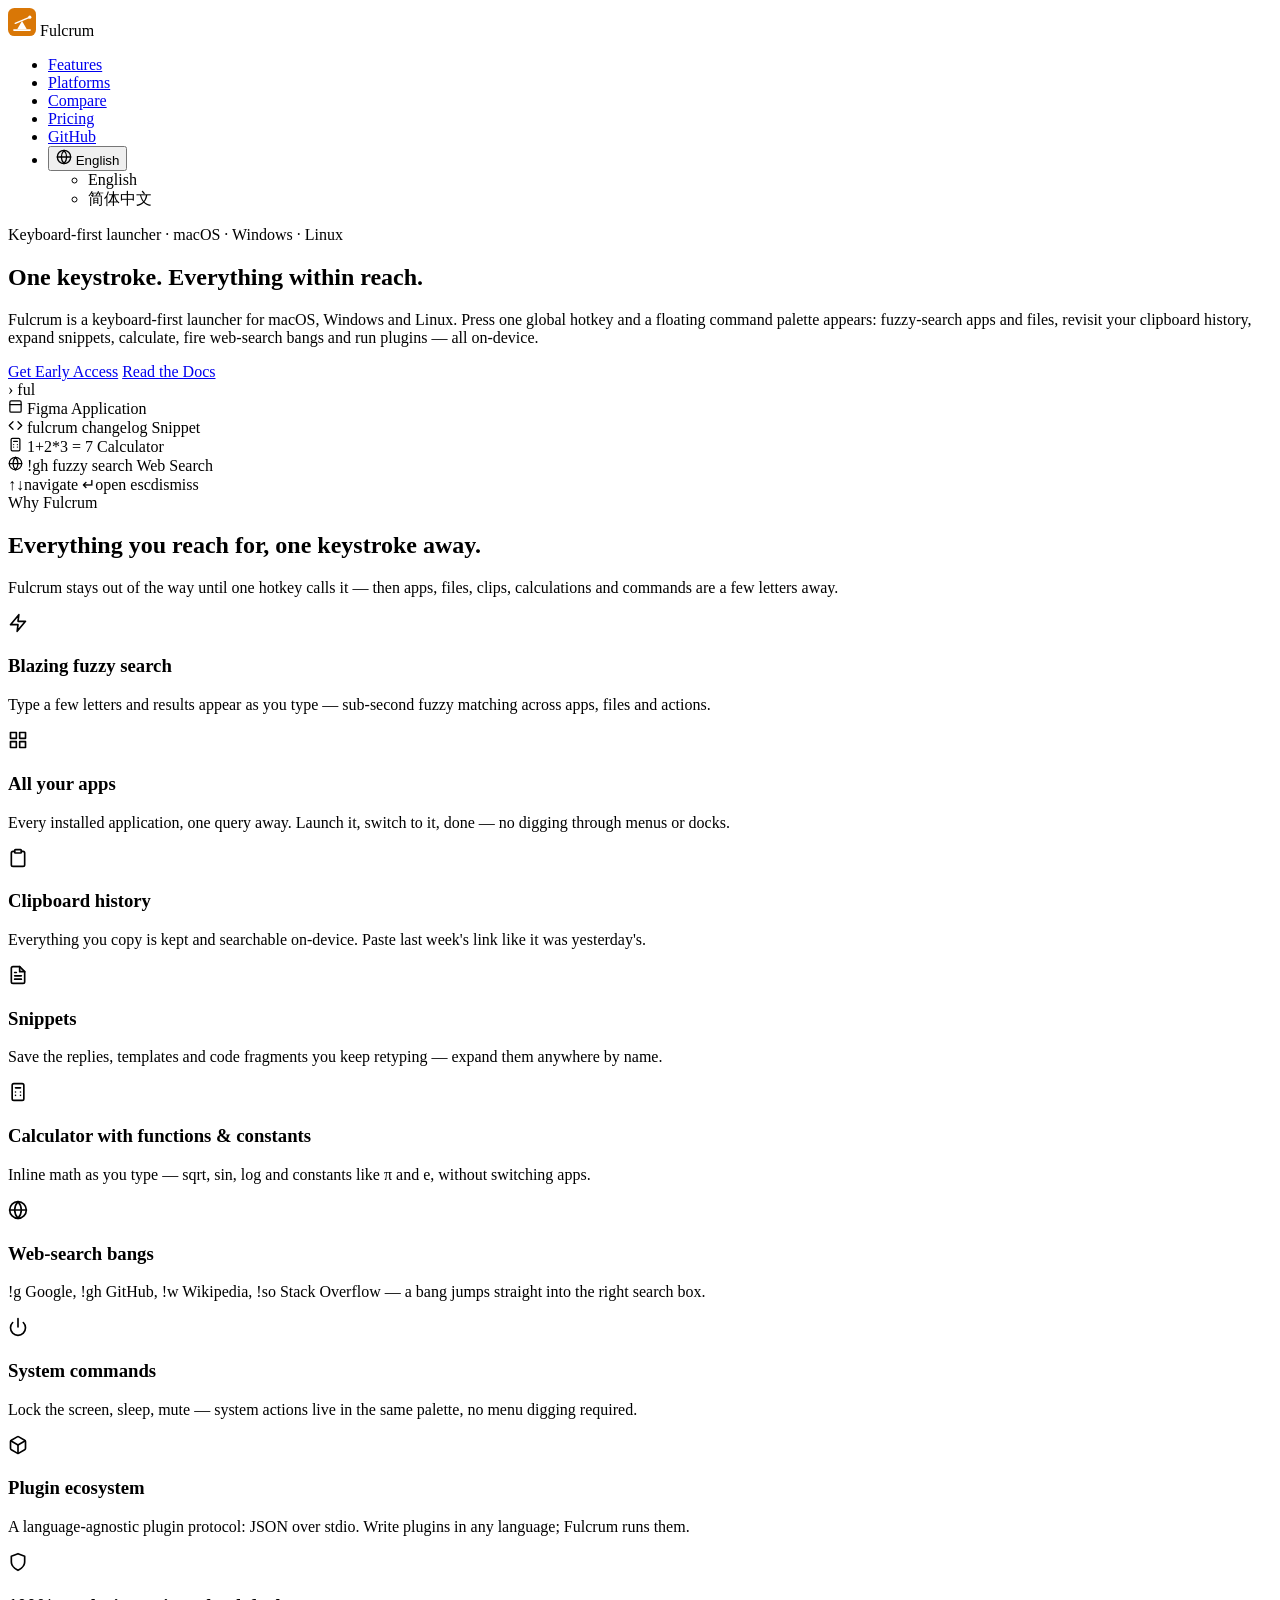
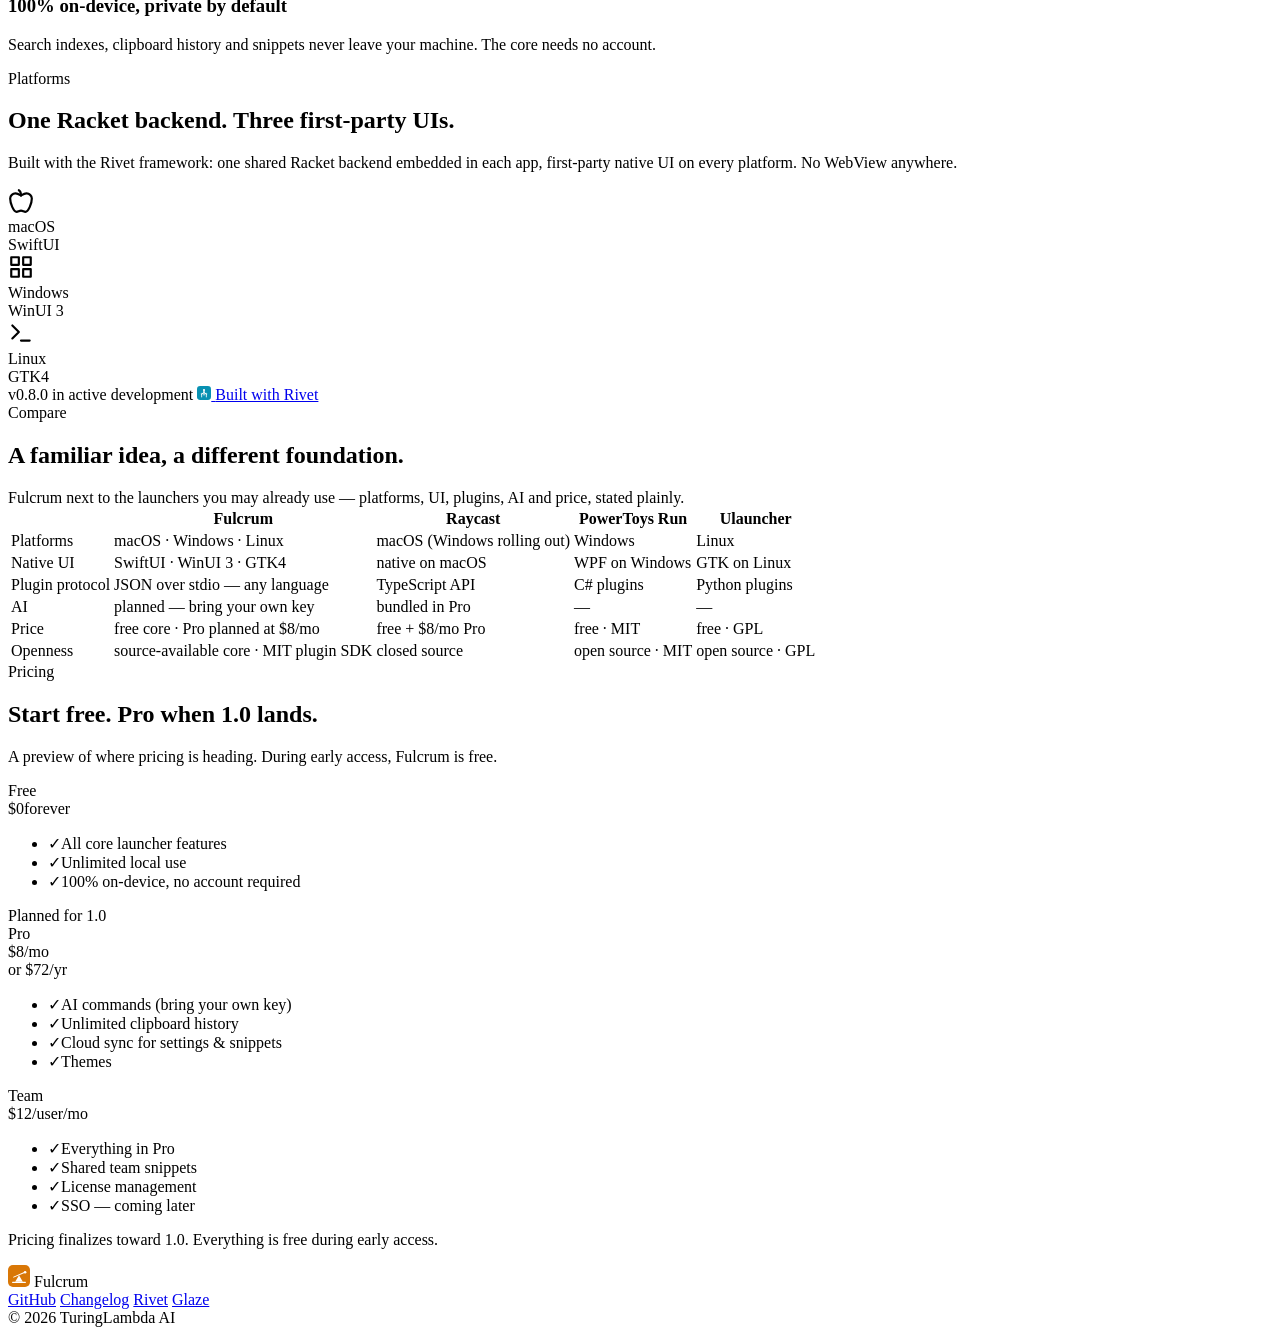
==== site/index.html @ 3fc2dc60 "Release: v0.8.0 — linux arm64 matrix, portable zips, feed rename - the Linux job becomes a two-archi" ====
<!DOCTYPE html>
<html lang="en">

<head>
    <meta charset="UTF-8">
    <meta name="viewport" content="width=device-width, initial-scale=1.0">
    <title>Fulcrum — One keystroke. Everything within reach.</title>
    <meta name="description" content="Fulcrum is a keyboard-first launcher for macOS, Windows and Linux. One global hotkey opens a floating command palette: fuzzy-search apps and files, clipboard history, snippets, calculation, web-search bangs and plugins — 100% on-device.">
    <link rel="canonical" href="https://fulcrum.jrtx.site/">
    <meta name="theme-color" content="#D97706">
    <meta property="og:type" content="website">
    <meta property="og:site_name" content="Fulcrum">
    <meta property="og:title" content="Fulcrum — One keystroke. Everything within reach.">
    <meta property="og:description" content="Fulcrum is a keyboard-first launcher for macOS, Windows and Linux. One global hotkey opens a floating command palette: fuzzy-search apps and files, clipboard history, snippets, calculation, web-search bangs and plugins — 100% on-device.">
    <meta property="og:url" content="https://fulcrum.jrtx.site/">
    <meta name="twitter:card" content="summary">
    <meta name="twitter:title" content="Fulcrum — One keystroke. Everything within reach.">
    <meta name="twitter:description" content="Fulcrum is a keyboard-first launcher for macOS, Windows and Linux. One global hotkey opens a floating command palette: apps, files, clipboard history, snippets, calculation, web-search bangs and plugins — 100% on-device.">
    <link rel="icon" type="image/svg+xml" href="data:image/svg+xml,%3Csvg xmlns='http://www.w3.org/2000/svg' viewBox='0 0 512 512'%3E%3Crect width='512' height='512' rx='115' fill='%23D97706'/%3E%3Cpath d='M108 404 L404 404' stroke='%23FFFFFF' stroke-width='30' stroke-linecap='round'/%3E%3Cpath d='M256 236 L344 388 L168 388 Z' fill='%23FFFFFF'/%3E%3Cpath d='M132 282 L380 176' stroke='%23FFFFFF' stroke-width='24' stroke-linecap='round'/%3E%3Ccircle cx='398' cy='168' r='30' fill='%23FFFFFF'/%3E%3C/svg%3E">
    <link rel="stylesheet" href="styles.css">
    <link rel="preload" href="fonts/newsreader-latin-var.woff2" as="font" type="font/woff2" crossorigin>
    <link rel="preload" href="fonts/newsreader-latin-var-italic.woff2" as="font" type="font/woff2" crossorigin>
    <script>document.documentElement.classList.add('js-anim')</script>
    <style>
        :root {
            --accent: #D97706;
            --accent-hover: #B45309;
            --accent-soft: rgba(217, 119, 6, 0.15);
            --accent-tint: rgba(217, 119, 6, 0.08);
            --accent-bright: #FBBF24;
        }
    </style>
</head>

<body>

    <!-- Nav -->
    <nav class="nav-container">
        <div class="nav-wrapper">
            <div class="nav-brand">
                <svg class="nav-logo" width="28" height="28" viewBox="0 0 512 512" fill="none">
                    <rect width="512" height="512" rx="115" fill="#D97706"/>
                    <path d="M108 404 L404 404" stroke="#FFFFFF" stroke-width="30" stroke-linecap="round"/>
                    <path d="M256 236 L344 388 L168 388 Z" fill="#FFFFFF"/>
                    <path d="M132 282 L380 176" stroke="#FFFFFF" stroke-width="24" stroke-linecap="round"/>
                    <circle cx="398" cy="168" r="30" fill="#FFFFFF"/>
                </svg>
                Fulcrum
            </div>
            <ul class="nav-menu">
                <li><a href="#features" class="optional" data-en="Features" data-zh="功能">Features</a></li>
                <li><a href="#platforms" class="optional" data-en="Platforms" data-zh="平台">Platforms</a></li>
                <li><a href="#compare" class="optional" data-en="Compare" data-zh="对比">Compare</a></li>
                <li><a href="#pricing" class="optional" data-en="Pricing" data-zh="价格">Pricing</a></li>
                <li><a href="https://github.com/turinglambdaai/fulcrum" class="optional">GitHub</a></li>
                <li class="lang-dropdown-wrapper">
                    <button class="lang-btn" onclick="void 0">
                        <svg width="16" height="16" viewBox="0 0 24 24" fill="none" stroke="currentColor" stroke-width="2" stroke-linecap="round" stroke-linejoin="round">
                            <circle cx="12" cy="12" r="10"></circle>
                            <line x1="2" y1="12" x2="22" y2="12"></line>
                            <path d="M12 2a15.3 15.3 0 0 1 4 10 15.3 15.3 0 0 1-4 10 15.3 15.3 0 0 1-4-10 15.3 15.3 0 0 1 4-10z"></path>
                        </svg>
                        <span id="current-lang-label" data-en="English" data-zh="简体中文">English</span>
                    </button>
                    <ul class="lang-menu">
                        <li onclick="setLanguage('en')">English</li>
                        <li onclick="setLanguage('zh')">简体中文</li>
                    </ul>
                </li>
            </ul>
        </div>
    </nav>

    <!-- Hero -->
    <section class="hero" id="overview">
        <div class="container">
            <span class="eyebrow animate-on-scroll" data-en="Keyboard-first launcher · macOS · Windows · Linux" data-zh="键盘优先的启动器 · macOS · Windows · Linux">Keyboard-first launcher · macOS · Windows · Linux</span>
            <h1 class="animate-on-scroll">
                <span data-en="One keystroke." data-zh="一次按键，">One keystroke.</span>
                <span class="accent" data-en="Everything within reach." data-zh="直达一切。">Everything within reach.</span>
            </h1>
            <p class="lead animate-on-scroll"
                data-en="Fulcrum is a keyboard-first launcher for macOS, Windows and Linux. Press one global hotkey and a floating command palette appears: fuzzy-search apps and files, revisit your clipboard history, expand snippets, calculate, fire web-search bangs and run plugins — all on-device."
                data-zh="Fulcrum（支点）是 macOS、Windows 与 Linux 上的键盘优先启动器。按下全局热键，浮出命令面板：模糊搜索应用与文件、回溯剪贴板历史、展开片段、随手计算、发起网络搜索、运行插件——一切都在本机完成。">
                Fulcrum is a keyboard-first launcher for macOS, Windows and Linux. Press one global hotkey and a floating command palette appears: fuzzy-search apps and files, revisit your clipboard history, expand snippets, calculate, fire web-search bangs and run plugins — all on-device.
            </p>

            <div class="hero-buttons animate-on-scroll">
                <a href="https://github.com/turinglambdaai/fulcrum" class="btn btn-primary" data-en="Get Early Access" data-zh="抢先体验">Get Early Access</a>
                <a href="https://github.com/turinglambdaai/fulcrum/tree/main/docs" class="btn btn-secondary" data-en="Read the Docs" data-zh="阅读文档">Read the Docs</a>
            </div>

            <div class="hero-visual animate-on-scroll">
                <div class="launcher">
                    <div class="launcher-search">
                        <span class="launcher-chevron" aria-hidden="true">›</span>
                        <span class="launcher-query" data-en="ful" data-zh="ful">ful</span>
                        <span class="launcher-caret" aria-hidden="true"></span>
                    </div>
                    <div class="launcher-results">
                        <div class="launcher-row is-active">
                            <span class="row-icon" aria-hidden="true">
                                <svg width="15" height="15" viewBox="0 0 24 24" fill="none" stroke="currentColor" stroke-width="2" stroke-linecap="round" stroke-linejoin="round"><rect x="3" y="3" width="18" height="18" rx="2"/><line x1="3" y1="9" x2="21" y2="9"/></svg>
                            </span>
                            <span class="row-title" data-en="Figma" data-zh="Figma">Figma</span>
                            <span class="row-kind" data-en="Application" data-zh="应用">Application</span>
                        </div>
                        <div class="launcher-row">
                            <span class="row-icon" aria-hidden="true">
                                <svg width="15" height="15" viewBox="0 0 24 24" fill="none" stroke="currentColor" stroke-width="2" stroke-linecap="round" stroke-linejoin="round"><polyline points="16 18 22 12 16 6"/><polyline points="8 6 2 12 8 18"/></svg>
                            </span>
                            <span class="row-title" data-en="fulcrum changelog" data-zh="fulcrum 更新日志">fulcrum changelog</span>
                            <span class="row-kind" data-en="Snippet" data-zh="片段">Snippet</span>
                        </div>
                        <div class="launcher-row">
                            <span class="row-icon" aria-hidden="true">
                                <svg width="15" height="15" viewBox="0 0 24 24" fill="none" stroke="currentColor" stroke-width="2" stroke-linecap="round" stroke-linejoin="round"><rect x="5" y="2" width="14" height="20" rx="2"/><line x1="9" y1="7" x2="15" y2="7"/><line x1="9" y1="12" x2="9.01" y2="12"/><line x1="15" y1="12" x2="15.01" y2="12"/><line x1="9" y1="16" x2="9.01" y2="16"/><line x1="15" y1="16" x2="15.01" y2="16"/></svg>
                            </span>
                            <span class="row-title" data-en="1+2*3" data-zh="1+2*3">1+2*3</span>
                            <span class="row-value" data-en="= 7" data-zh="= 7">= 7</span>
                            <span class="row-kind" data-en="Calculator" data-zh="计算器">Calculator</span>
                        </div>
                        <div class="launcher-row">
                            <span class="row-icon" aria-hidden="true">
                                <svg width="15" height="15" viewBox="0 0 24 24" fill="none" stroke="currentColor" stroke-width="2" stroke-linecap="round" stroke-linejoin="round"><circle cx="12" cy="12" r="10"/><line x1="2" y1="12" x2="22" y2="12"/><path d="M12 2a15.3 15.3 0 0 1 4 10 15.3 15.3 0 0 1-4 10 15.3 15.3 0 0 1-4-10 15.3 15.3 0 0 1 4-10z"/></svg>
                            </span>
                            <span class="row-title" data-en="!gh fuzzy search" data-zh="!gh fuzzy search">!gh fuzzy search</span>
                            <span class="row-kind" data-en="Web Search" data-zh="网络搜索">Web Search</span>
                        </div>
                    </div>
                    <div class="launcher-footer">
                        <span class="launcher-hint"><span class="launcher-kbd" data-en="↑↓" data-zh="↑↓">↑↓</span><span data-en="navigate" data-zh="选择">navigate</span></span>
                        <span class="launcher-hint"><span class="launcher-kbd" data-en="↵" data-zh="↵">↵</span><span data-en="open" data-zh="打开">open</span></span>
                        <span class="launcher-hint launcher-hint-right"><span class="launcher-kbd" data-en="esc" data-zh="esc">esc</span><span data-en="dismiss" data-zh="关闭">dismiss</span></span>
                    </div>
                </div>
            </div>
        </div>
    </section>

    <!-- Features -->
    <section id="features">
        <div class="container">
            <span class="eyebrow animate-on-scroll" data-en="Why Fulcrum" data-zh="为什么是 Fulcrum">Why Fulcrum</span>
            <h2 class="section-title animate-on-scroll">
                <span data-en="Everything you reach for," data-zh="你伸手可及的一切，">Everything you reach for,</span>
                <span class="accent" data-en="one keystroke away." data-zh="只差一次按键。">one keystroke away.</span>
            </h2>
            <p class="section-lead animate-on-scroll"
               data-en="Fulcrum stays out of the way until one hotkey calls it — then apps, files, clips, calculations and commands are a few letters away."
               data-zh="Fulcrum 平时隐于幕后，一个热键唤出——此后应用、文件、剪贴、计算与命令，都只差几个字母。">
                Fulcrum stays out of the way until one hotkey calls it — then apps, files, clips, calculations and commands are a few letters away.
            </p>

            <div class="bento-grid">
                <div class="bento-card animate-on-scroll">
                    <div class="card-icon">
                        <svg width="20" height="20" viewBox="0 0 24 24" fill="none" stroke="currentColor" stroke-width="2" stroke-linecap="round" stroke-linejoin="round"><polygon points="13 2 3 14 12 14 11 22 21 10 12 10 13 2"/></svg>
                    </div>
                    <h3 data-en="Blazing fuzzy search" data-zh="疾速模糊搜索">Blazing fuzzy search</h3>
                    <p data-en="Type a few letters and results appear as you type — sub-second fuzzy matching across apps, files and actions."
                       data-zh="敲几个字母，结果随输入即时出现——跨应用、文件与操作的亚秒级模糊匹配。">Type a few letters and results appear as you type — sub-second fuzzy matching across apps, files and actions.</p>
                </div>
                <div class="bento-card animate-on-scroll">
                    <div class="card-icon">
                        <svg width="20" height="20" viewBox="0 0 24 24" fill="none" stroke="currentColor" stroke-width="2" stroke-linecap="round" stroke-linejoin="round"><rect x="3" y="3" width="7" height="7"/><rect x="14" y="3" width="7" height="7"/><rect x="14" y="14" width="7" height="7"/><rect x="3" y="14" width="7" height="7"/></svg>
                    </div>
                    <h3 data-en="All your apps" data-zh="所有应用">All your apps</h3>
                    <p data-en="Every installed application, one query away. Launch it, switch to it, done — no digging through menus or docks."
                       data-zh="每个已安装的应用，一次查询直达。启动、切换、完成——不必再在菜单和 Dock 里翻找。">Every installed application, one query away. Launch it, switch to it, done — no digging through menus or docks.</p>
                </div>
                <div class="bento-card animate-on-scroll">
                    <div class="card-icon">
                        <svg width="20" height="20" viewBox="0 0 24 24" fill="none" stroke="currentColor" stroke-width="2" stroke-linecap="round" stroke-linejoin="round"><path d="M16 4h2a2 2 0 0 1 2 2v14a2 2 0 0 1-2 2H6a2 2 0 0 1-2-2V6a2 2 0 0 1 2-2h2"/><rect x="8" y="2" width="8" height="4" rx="1" ry="1"/></svg>
                    </div>
                    <h3 data-en="Clipboard history" data-zh="剪贴板历史">Clipboard history</h3>
                    <p data-en="Everything you copy is kept and searchable on-device. Paste last week's link like it was yesterday's."
                       data-zh="复制过的一切都保存在本机、随时可搜。上周的链接，像昨天的随取随贴。">Everything you copy is kept and searchable on-device. Paste last week's link like it was yesterday's.</p>
                </div>
                <div class="bento-card animate-on-scroll">
                    <div class="card-icon">
                        <svg width="20" height="20" viewBox="0 0 24 24" fill="none" stroke="currentColor" stroke-width="2" stroke-linecap="round" stroke-linejoin="round"><path d="M14 2H6a2 2 0 0 0-2 2v16a2 2 0 0 0 2 2h12a2 2 0 0 0 2-2V8z"/><polyline points="14 2 14 8 20 8"/><line x1="16" y1="13" x2="8" y2="13"/><line x1="16" y1="17" x2="8" y2="17"/><polyline points="10 9 9 9 8 9"/></svg>
                    </div>
                    <h3 data-en="Snippets" data-zh="文本片段">Snippets</h3>
                    <p data-en="Save the replies, templates and code fragments you keep retyping — expand them anywhere by name."
                       data-zh="把反复输入的回复、模板和代码片段存起来——按名字随处展开。">Save the replies, templates and code fragments you keep retyping — expand them anywhere by name.</p>
                </div>
                <div class="bento-card animate-on-scroll">
                    <div class="card-icon">
                        <svg width="20" height="20" viewBox="0 0 24 24" fill="none" stroke="currentColor" stroke-width="2" stroke-linecap="round" stroke-linejoin="round"><rect x="5" y="2" width="14" height="20" rx="2"/><line x1="9" y1="7" x2="15" y2="7"/><line x1="9" y1="12" x2="9.01" y2="12"/><line x1="15" y1="12" x2="15.01" y2="12"/><line x1="9" y1="16" x2="9.01" y2="16"/><line x1="15" y1="16" x2="15.01" y2="16"/></svg>
                    </div>
                    <h3 data-en="Calculator with functions & constants" data-zh="计算器：函数与常量">Calculator with functions & constants</h3>
                    <p data-en="Inline math as you type — sqrt, sin, log and constants like π and e, without switching apps."
                       data-zh="边输入边计算——支持 sqrt、sin、log 与 π、e 等常量，无需切换应用。">Inline math as you type — sqrt, sin, log and constants like π and e, without switching apps.</p>
                </div>
                <div class="bento-card animate-on-scroll">
                    <div class="card-icon">
                        <svg width="20" height="20" viewBox="0 0 24 24" fill="none" stroke="currentColor" stroke-width="2" stroke-linecap="round" stroke-linejoin="round"><circle cx="12" cy="12" r="10"/><line x1="2" y1="12" x2="22" y2="12"/><path d="M12 2a15.3 15.3 0 0 1 4 10 15.3 15.3 0 0 1-4 10 15.3 15.3 0 0 1-4-10 15.3 15.3 0 0 1 4-10z"/></svg>
                    </div>
                    <h3 data-en="Web-search bangs" data-zh="网络搜索 bang">Web-search bangs</h3>
                    <p data-en="!g Google, !gh GitHub, !w Wikipedia, !so Stack Overflow — a bang jumps straight into the right search box."
                       data-zh="!g 谷歌、!gh GitHub、!w 维基百科、!so Stack Overflow——一个 bang 直达对应的搜索框。">!g Google, !gh GitHub, !w Wikipedia, !so Stack Overflow — a bang jumps straight into the right search box.</p>
                </div>
                <div class="bento-card animate-on-scroll">
                    <div class="card-icon">
                        <svg width="20" height="20" viewBox="0 0 24 24" fill="none" stroke="currentColor" stroke-width="2" stroke-linecap="round" stroke-linejoin="round"><path d="M18.36 6.64a9 9 0 1 1-12.73 0"/><line x1="12" y1="2" x2="12" y2="12"/></svg>
                    </div>
                    <h3 data-en="System commands" data-zh="系统命令">System commands</h3>
                    <p data-en="Lock the screen, sleep, mute — system actions live in the same palette, no menu digging required."
                       data-zh="锁屏、睡眠、静音——系统操作也在同一块面板里，不必翻菜单。">Lock the screen, sleep, mute — system actions live in the same palette, no menu digging required.</p>
                </div>
                <div class="bento-card animate-on-scroll">
                    <div class="card-icon">
                        <svg width="20" height="20" viewBox="0 0 24 24" fill="none" stroke="currentColor" stroke-width="2" stroke-linecap="round" stroke-linejoin="round"><path d="M21 16V8a2 2 0 0 0-1-1.73l-7-4a2 2 0 0 0-2 0l-7 4A2 2 0 0 0 3 8v8a2 2 0 0 0 1 1.73l7 4a2 2 0 0 0 2 0l7-4A2 2 0 0 0 21 16z"/><polyline points="3.27 6.96 12 12.01 20.73 6.96"/><line x1="12" y1="22.08" x2="12" y2="12"/></svg>
                    </div>
                    <h3 data-en="Plugin ecosystem" data-zh="插件生态">Plugin ecosystem</h3>
                    <p data-en="A language-agnostic plugin protocol: JSON over stdio. Write plugins in any language; Fulcrum runs them."
                       data-zh="语言无关的插件协议：JSON over stdio。用什么语言写插件都行，Fulcrum 负责运行。">A language-agnostic plugin protocol: JSON over stdio. Write plugins in any language; Fulcrum runs them.</p>
                </div>
                <div class="bento-card animate-on-scroll">
                    <div class="card-icon">
                        <svg width="20" height="20" viewBox="0 0 24 24" fill="none" stroke="currentColor" stroke-width="2" stroke-linecap="round" stroke-linejoin="round"><path d="M12 22s8-4 8-10V5l-8-3-8 3v7c0 6 8 10 8 10z"/></svg>
                    </div>
                    <h3 data-en="100% on-device, private by default" data-zh="100% 本机运行，默认私有">100% on-device, private by default</h3>
                    <p data-en="Search indexes, clipboard history and snippets never leave your machine. The core needs no account."
                       data-zh="搜索索引、剪贴板历史与片段永不离开你的机器。核心功能无需注册账号。">Search indexes, clipboard history and snippets never leave your machine. The core needs no account.</p>
                </div>
            </div>
        </div>
    </section>

    <!-- Platforms -->
    <section id="platforms">
        <div class="container">
            <span class="eyebrow animate-on-scroll" data-en="Platforms" data-zh="跨平台">Platforms</span>
            <h2 class="section-title animate-on-scroll">
                <span data-en="One Racket backend." data-zh="一个 Racket 后端。">One Racket backend.</span>
                <span class="accent" data-en="Three first-party UIs." data-zh="三套一等原生 UI。">Three first-party UIs.</span>
            </h2>
            <p class="section-lead animate-on-scroll"
               data-en="Built with the Rivet framework: one shared Racket backend embedded in each app, first-party native UI on every platform. No WebView anywhere."
               data-zh="基于 Rivet 框架构建：一个共享的 Racket 后端嵌入每个应用，每个平台都是一等原生 UI。没有任何 WebView。">
                Built with the Rivet framework: one shared Racket backend embedded in each app, first-party native UI on every platform. No WebView anywhere.
            </p>

            <div class="platforms-grid">
                <div class="platform-card animate-on-scroll">
                    <div class="platform-icon">
                        <svg width="26" height="26" viewBox="0 0 24 24" fill="none" stroke="currentColor" stroke-width="2" stroke-linecap="round" stroke-linejoin="round"><path d="M12 20.94c1.5 0 2.75 1.06 4 1.06 3 0 6-8 6-12.22A4.91 4.91 0 0 0 17 5c-2.22 0-4 1.44-5 2-1-.56-2.78-2-5-2a4.9 4.9 0 0 0-5 4.78C2 14 5 22 8 22c1.25 0 2.5-1.06 4-1.06Z"/><path d="M10 2c1 .5 2 2 2 5"/></svg>
                    </div>
                    <div class="platform-name">macOS</div>
                    <div class="platform-format">SwiftUI</div>
                </div>
                <div class="platform-card animate-on-scroll">
                    <div class="platform-icon">
                        <svg width="26" height="26" viewBox="0 0 24 24" fill="none" stroke="currentColor" stroke-width="2" stroke-linecap="round" stroke-linejoin="round"><rect x="3" y="3" width="7" height="7"/><rect x="14" y="3" width="7" height="7"/><rect x="14" y="14" width="7" height="7"/><rect x="3" y="14" width="7" height="7"/></svg>
                    </div>
                    <div class="platform-name">Windows</div>
                    <div class="platform-format">WinUI 3</div>
                </div>
                <div class="platform-card animate-on-scroll">
                    <div class="platform-icon">
                        <svg width="26" height="26" viewBox="0 0 24 24" fill="none" stroke="currentColor" stroke-width="2" stroke-linecap="round" stroke-linejoin="round"><polyline points="4 17 10 11 4 5"/><line x1="12" y1="19" x2="20" y2="19"/></svg>
                    </div>
                    <div class="platform-name">Linux</div>
                    <div class="platform-format">GTK4</div>
                </div>
            </div>

            <div class="chips-row animate-on-scroll">
                <span class="version-badge">
                    <span class="ver">v0.8.0</span>
                    <span data-en="in active development" data-zh="积极开发中">in active development</span>
                </span>
                <a class="rivet-chip" href="https://rivet.jrtx.site">
                    <svg width="14" height="14" viewBox="0 0 512 512" fill="none">
                        <rect width="512" height="512" rx="115" fill="#0891B2"/>
                        <circle cx="256" cy="150" r="40" fill="#FFFFFF"/>
                        <path d="M256 190 L256 330" stroke="#FFFFFF" stroke-width="38" stroke-linecap="round"/>
                        <path d="M256 240 L170 290 M256 240 L342 290" stroke="#FFFFFF" stroke-width="34" stroke-linecap="round"/>
                        <circle cx="170" cy="290" r="22" fill="none" stroke="#FFFFFF" stroke-width="20"/>
                        <circle cx="342" cy="290" r="22" fill="none" stroke="#FFFFFF" stroke-width="20"/>
                        <path d="M170 312 L170 400 M342 312 L342 400" stroke="#FFFFFF" stroke-width="30" stroke-linecap="round"/>
                    </svg>
                    <span data-en="Built with Rivet" data-zh="基于 Rivet 构建">Built with Rivet</span>
                </a>
            </div>
        </div>
    </section>

    <!-- Compare -->
    <section id="compare">
        <div class="container">
            <span class="eyebrow animate-on-scroll" data-en="Compare" data-zh="对比">Compare</span>
            <h2 class="section-title animate-on-scroll">
                <span data-en="A familiar idea," data-zh="熟悉的想法，">A familiar idea,</span>
                <span class="accent" data-en="a different foundation." data-zh="不同的地基。">a different foundation.</span>
            </h2>
            <p class="section-lead animate-on-scroll" style="margin-bottom: 0;"
               data-en="Fulcrum next to the launchers you may already use — platforms, UI, plugins, AI and price, stated plainly."
               data-zh="把 Fulcrum 与你可能已在使用的启动器放在一起——平台、UI、插件、AI 与价格，如实陈述。">
                Fulcrum next to the launchers you may already use — platforms, UI, plugins, AI and price, stated plainly.
            </p>

            <div class="compare-table-wrap animate-on-scroll">
                <table class="compare">
                    <thead>
                        <tr>
                            <th data-en=" " data-zh=" "></th>
                            <th class="yes">Fulcrum</th>
                            <th>Raycast</th>
                            <th>PowerToys Run</th>
                            <th>Ulauncher</th>
                        </tr>
                    </thead>
                    <tbody>
                        <tr>
                            <td data-en="Platforms" data-zh="平台">Platforms</td>
                            <td class="yes">macOS · Windows · Linux</td>
                            <td data-en="macOS (Windows rolling out)" data-zh="macOS（Windows 逐步推出）">macOS (Windows rolling out)</td>
                            <td>Windows</td>
                            <td>Linux</td>
                        </tr>
                        <tr>
                            <td data-en="Native UI" data-zh="原生 UI">Native UI</td>
                            <td class="yes">SwiftUI · WinUI 3 · GTK4</td>
                            <td data-en="native on macOS" data-zh="macOS 上原生">native on macOS</td>
                            <td data-en="WPF on Windows" data-zh="Windows 上的 WPF">WPF on Windows</td>
                            <td data-en="GTK on Linux" data-zh="Linux 上的 GTK">GTK on Linux</td>
                        </tr>
                        <tr>
                            <td data-en="Plugin protocol" data-zh="插件协议">Plugin protocol</td>
                            <td class="yes" data-en="JSON over stdio — any language" data-zh="JSON over stdio——语言不限">JSON over stdio — any language</td>
                            <td>TypeScript API</td>
                            <td data-en="C# plugins" data-zh="C# 插件">C# plugins</td>
                            <td data-en="Python plugins" data-zh="Python 插件">Python plugins</td>
                        </tr>
                        <tr>
                            <td>AI</td>
                            <td class="yes" data-en="planned — bring your own key" data-zh="规划中——自带密钥（BYOK）">planned — bring your own key</td>
                            <td data-en="bundled in Pro" data-zh="Pro 内置">bundled in Pro</td>
                            <td data-en="—" data-zh="—">—</td>
                            <td data-en="—" data-zh="—">—</td>
                        </tr>
                        <tr>
                            <td data-en="Price" data-zh="价格">Price</td>
                            <td class="yes" data-en="free core · Pro planned at $8/mo" data-zh="核心免费 · Pro 计划 $8/月">free core · Pro planned at $8/mo</td>
                            <td data-en="free + $8/mo Pro" data-zh="免费 + $8/月 Pro">free + $8/mo Pro</td>
                            <td data-en="free · MIT" data-zh="免费 · MIT">free · MIT</td>
                            <td data-en="free · GPL" data-zh="免费 · GPL">free · GPL</td>
                        </tr>
                        <tr>
                            <td data-en="Openness" data-zh="开放性">Openness</td>
                            <td class="yes" data-en="source-available core · MIT plugin SDK" data-zh="核心源码可见 · MIT 插件 SDK">source-available core · MIT plugin SDK</td>
                            <td data-en="closed source" data-zh="闭源">closed source</td>
                            <td data-en="open source · MIT" data-zh="开源 · MIT">open source · MIT</td>
                            <td data-en="open source · GPL" data-zh="开源 · GPL">open source · GPL</td>
                        </tr>
                    </tbody>
                </table>
            </div>
        </div>
    </section>

    <!-- Pricing -->
    <section id="pricing">
        <div class="container">
            <span class="eyebrow animate-on-scroll" data-en="Pricing" data-zh="价格">Pricing</span>
            <h2 class="section-title animate-on-scroll">
                <span data-en="Start free." data-zh="免费开始，">Start free.</span>
                <span class="accent" data-en="Pro when 1.0 lands." data-zh="1.0 之后再升级。">Pro when 1.0 lands.</span>
            </h2>
            <p class="section-lead animate-on-scroll"
               data-en="A preview of where pricing is heading. During early access, Fulcrum is free."
               data-zh="价格方向的预览。抢先体验期间，Fulcrum 完全免费。">
                A preview of where pricing is heading. During early access, Fulcrum is free.
            </p>

            <div class="pricing-grid">
                <div class="pricing-card animate-on-scroll">
                    <div class="plan-name" data-en="Free" data-zh="免费版">Free</div>
                    <div class="plan-price">$0<span class="unit" data-en="forever" data-zh="永久">forever</span></div>
                    <ul class="plan-features">
                        <li><span class="tick">✓</span><span data-en="All core launcher features" data-zh="全部核心启动器功能">All core launcher features</span></li>
                        <li><span class="tick">✓</span><span data-en="Unlimited local use" data-zh="无限制本地使用">Unlimited local use</span></li>
                        <li><span class="tick">✓</span><span data-en="100% on-device, no account required" data-zh="100% 本机运行，无需账号">100% on-device, no account required</span></li>
                    </ul>
                </div>
                <div class="pricing-card featured animate-on-scroll">
                    <span class="plan-badge" data-en="Planned for 1.0" data-zh="计划随 1.0 推出">Planned for 1.0</span>
                    <div class="plan-name" data-en="Pro" data-zh="专业版">Pro</div>
                    <div class="plan-price">$8<span class="unit" data-en="/mo" data-zh="/月">/mo</span></div>
                    <div class="plan-alt" data-en="or $72/yr" data-zh="或 $72/年">or $72/yr</div>
                    <ul class="plan-features">
                        <li><span class="tick">✓</span><span data-en="AI commands (bring your own key)" data-zh="AI 命令（自带密钥）">AI commands (bring your own key)</span></li>
                        <li><span class="tick">✓</span><span data-en="Unlimited clipboard history" data-zh="无限剪贴板历史">Unlimited clipboard history</span></li>
                        <li><span class="tick">✓</span><span data-en="Cloud sync for settings & snippets" data-zh="设置与片段云同步">Cloud sync for settings & snippets</span></li>
                        <li><span class="tick">✓</span><span data-en="Themes" data-zh="主题">Themes</span></li>
                    </ul>
                </div>
                <div class="pricing-card animate-on-scroll">
                    <div class="plan-name" data-en="Team" data-zh="团队版">Team</div>
                    <div class="plan-price">$12<span class="unit" data-en="/user/mo" data-zh="/用户/月">/user/mo</span></div>
                    <ul class="plan-features">
                        <li><span class="tick">✓</span><span data-en="Everything in Pro" data-zh="包含 Pro 全部功能">Everything in Pro</span></li>
                        <li><span class="tick">✓</span><span data-en="Shared team snippets" data-zh="团队共享片段">Shared team snippets</span></li>
                        <li><span class="tick">✓</span><span data-en="License management" data-zh="许可证管理">License management</span></li>
                        <li><span class="tick">✓</span><span data-en="SSO — coming later" data-zh="SSO——后续支持">SSO — coming later</span></li>
                    </ul>
                </div>
            </div>

            <p class="pricing-note animate-on-scroll"
               data-en="Pricing finalizes toward 1.0. Everything is free during early access."
               data-zh="价格将在 1.0 前最终确定。抢先体验期间完全免费。">
                Pricing finalizes toward 1.0. Everything is free during early access.
            </p>
        </div>
    </section>

    <!-- Footer -->
    <footer>
        <div class="footer-content">
            <div class="footer-brand">
                <svg width="22" height="22" viewBox="0 0 512 512" fill="none">
                    <rect width="512" height="512" rx="115" fill="#D97706"/>
                    <path d="M108 404 L404 404" stroke="#FFFFFF" stroke-width="30" stroke-linecap="round"/>
                    <path d="M256 236 L344 388 L168 388 Z" fill="#FFFFFF"/>
                    <path d="M132 282 L380 176" stroke="#FFFFFF" stroke-width="24" stroke-linecap="round"/>
                    <circle cx="398" cy="168" r="30" fill="#FFFFFF"/>
                </svg>
                Fulcrum
            </div>
            <div class="footer-links">
                <a href="https://github.com/turinglambdaai/fulcrum">GitHub</a>
                <a href="https://github.com/turinglambdaai/fulcrum/blob/main/CHANGELOG.md" data-en="Changelog" data-zh="更新日志">Changelog</a>
                <a href="https://rivet.jrtx.site">Rivet</a>
                <a href="https://glaze.jrtx.site">Glaze</a>
            </div>
            <div class="footer-note">© 2026 TuringLambda AI</div>
        </div>
    </footer>

    <script>
        // Unified language policy: explicit choice wins; otherwise follow system/browser locale.
        var LANGUAGE_OVERRIDE_KEY = 'fulcrum-lang-override-v2';
        var LEGACY_LANGUAGE_KEY = 'site-lang';
        var pageMetadata = {
            en: {
                title: 'Fulcrum — One keystroke. Everything within reach.',
                description: 'Fulcrum is a keyboard-first launcher for macOS, Windows and Linux. One global hotkey opens a floating command palette: fuzzy-search apps and files, clipboard history, snippets, calculation, web-search bangs and plugins — 100% on-device.'
            },
            zh: {
                title: 'Fulcrum 支点 — 一次按键，直达一切。',
                description: 'Fulcrum（支点）是 macOS、Windows 与 Linux 上的键盘优先启动器：一个全局热键唤出浮动命令面板——模糊搜索应用与文件、剪贴板历史、片段、计算、网络搜索 bang 与插件，100% 本机运行。'
            }
        };

        function readLanguageOverride() {
            try {
                var saved = localStorage.getItem(LANGUAGE_OVERRIDE_KEY);
                return saved === 'zh' || saved === 'en' ? saved : null;
            } catch (e) {
                return null;
            }
        }

        function detectBrowserLanguage() {
            var locale = (navigator.languages && navigator.languages[0]) || navigator.language || '';
            if (!locale) return 'zh';
            return String(locale).toLowerCase().indexOf('zh') === 0 ? 'zh' : 'en';
        }

        function applyLanguage(lang, persist) {
            if (persist) {
                try { localStorage.setItem(LANGUAGE_OVERRIDE_KEY, lang); } catch (e) { /* private mode */ }
            }

            document.querySelectorAll('[data-en]').forEach(function (el) {
                var text = el.getAttribute('data-' + lang);
                if (text !== null) el.textContent = text;
            });
            document.querySelectorAll('[data-href-en]').forEach(function (el) {
                var href = el.getAttribute('data-href-' + lang);
                if (href !== null) el.setAttribute('href', href);
            });
            document.documentElement.lang = lang === 'zh' ? 'zh-CN' : 'en';
            document.documentElement.setAttribute('data-language', lang);

            var label = document.getElementById('current-lang-label');
            if (label) label.textContent = lang === 'zh' ? '简体中文' : 'English';

            var metadata = pageMetadata[lang];
            if (metadata) {
                document.title = metadata.title;
                var description = document.querySelector('meta[name="description"]');
                if (description) description.setAttribute('content', metadata.description);
            }
        }

        function setLanguage(lang) {
            if (lang !== 'zh' && lang !== 'en') return;
            applyLanguage(lang, true);
        }

        try { localStorage.removeItem(LEGACY_LANGUAGE_KEY); } catch (e) { /* private mode */ }
        applyLanguage(readLanguageOverride() || detectBrowserLanguage(), false);

        window.addEventListener('languagechange', function () {
            if (!readLanguageOverride()) applyLanguage(detectBrowserLanguage(), false);
        });

        // Scroll-in animation.
        var observer = new IntersectionObserver(function (entries) {
            entries.forEach(function (entry) {
                if (entry.isIntersecting) {
                    entry.target.classList.add('is-visible');
                    observer.unobserve(entry.target);
                }
            });
        }, { threshold: 0.12 });
        document.querySelectorAll('.animate-on-scroll').forEach(function (el) { observer.observe(el); });
    </script>
</body>

</html>
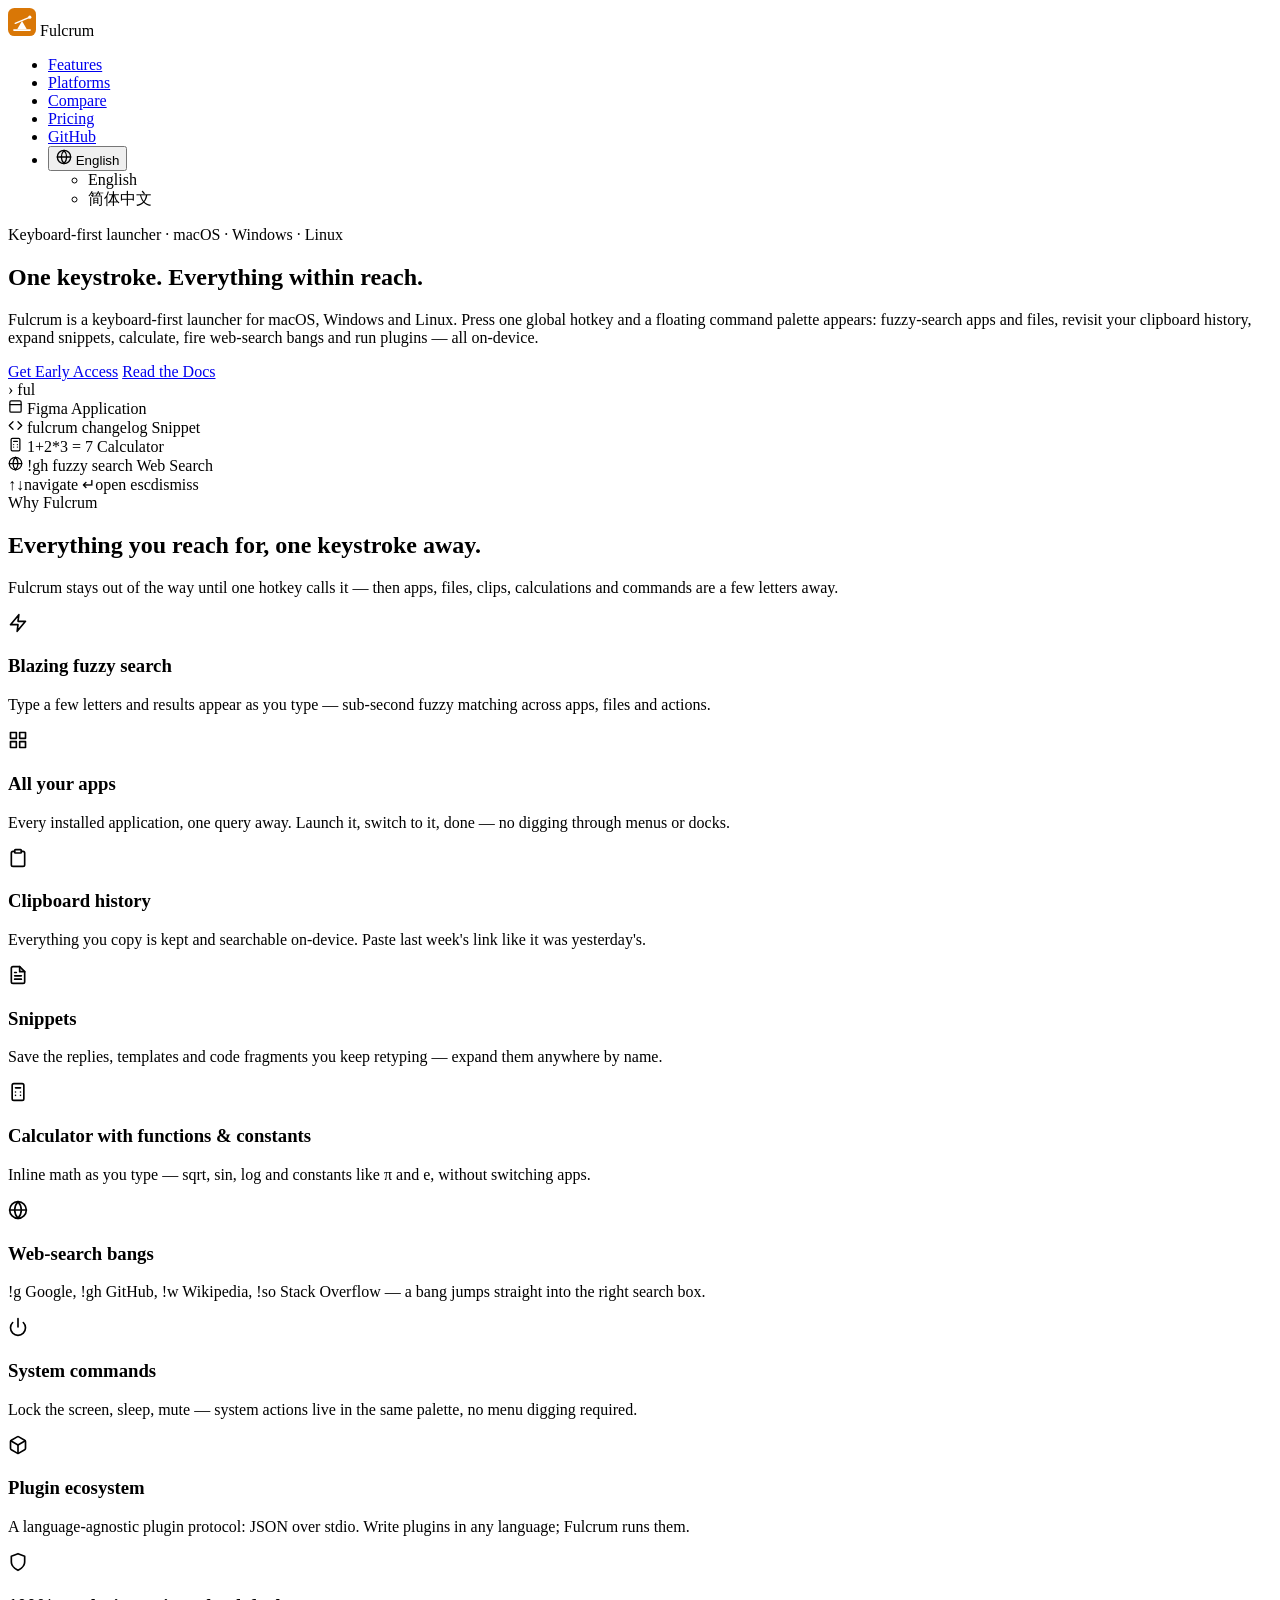
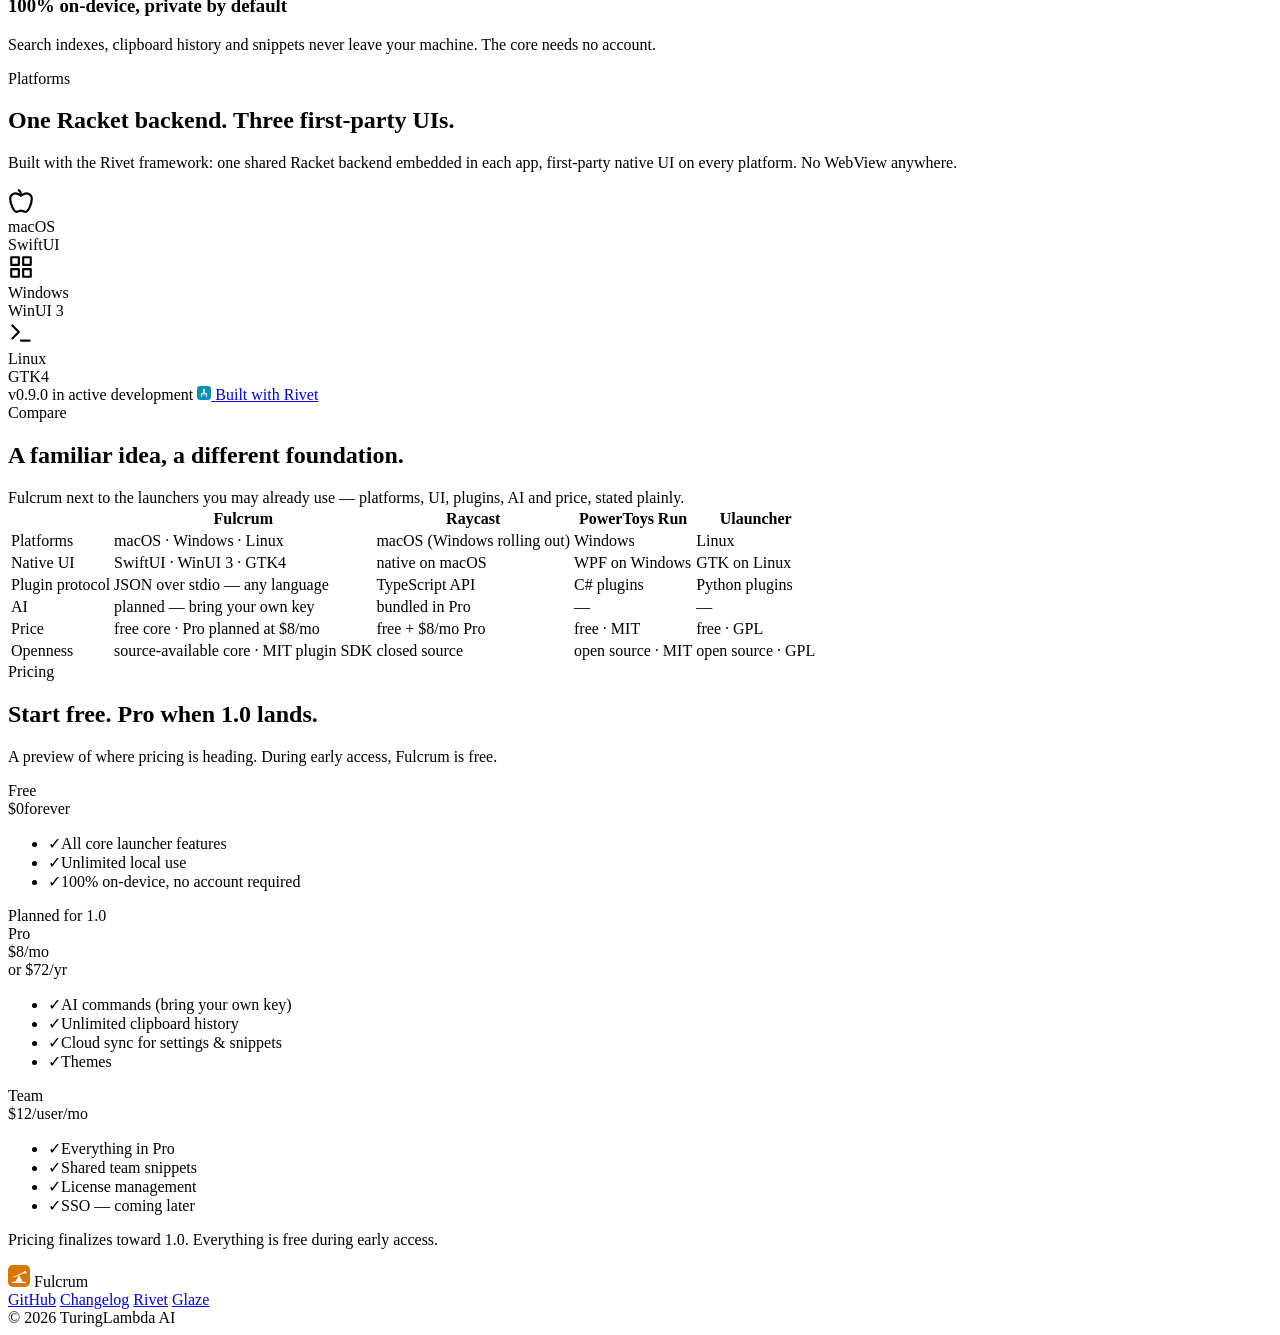
==== commit 100848b6: "Release: v0.9.0 — launch-parity wave + FPP2 core Version identity across rivet.rktd, VERSION, the ba" ====
--- a/site/index.html
+++ b/site/index.html
@@ -269,7 +269,7 @@
 
             <div class="chips-row animate-on-scroll">
                 <span class="version-badge">
-                    <span class="ver">v0.8.0</span>
+                    <span class="ver">v0.9.0</span>
                     <span data-en="in active development" data-zh="积极开发中">in active development</span>
                 </span>
                 <a class="rivet-chip" href="https://rivet.jrtx.site">
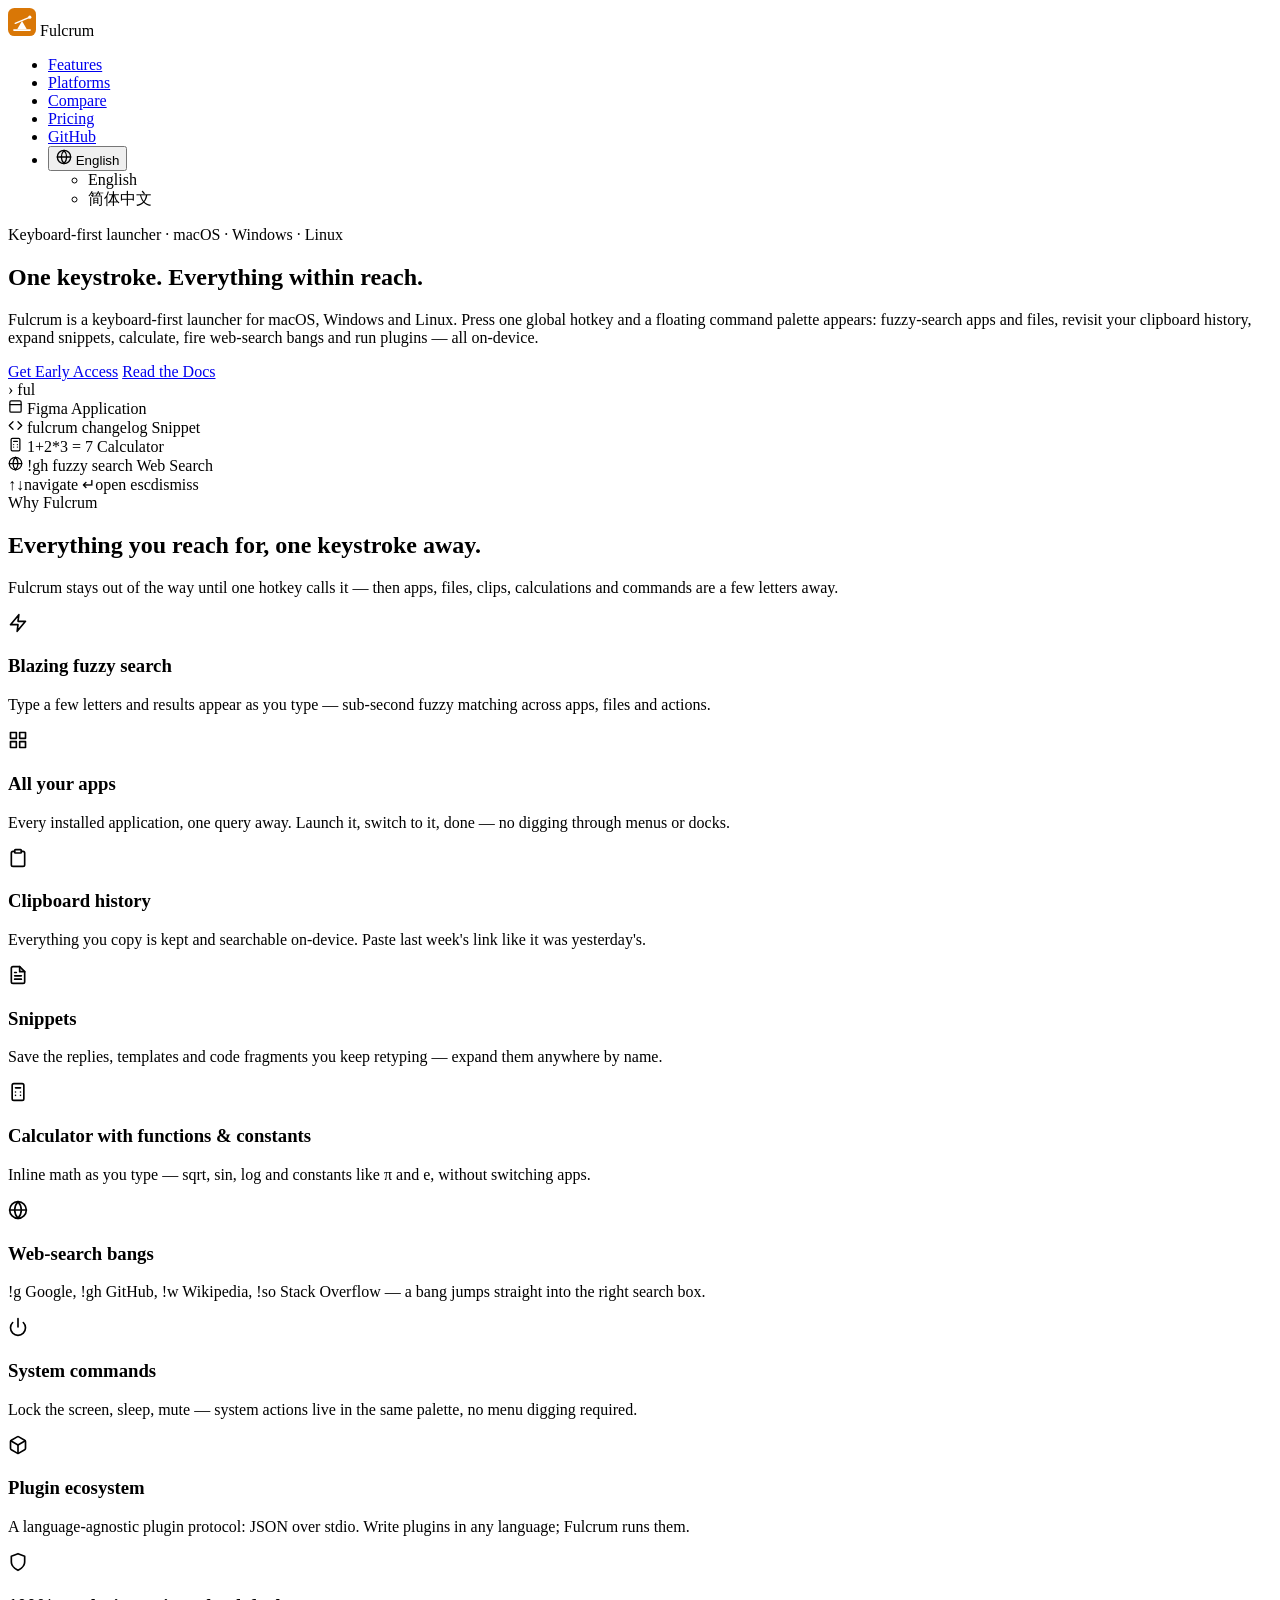
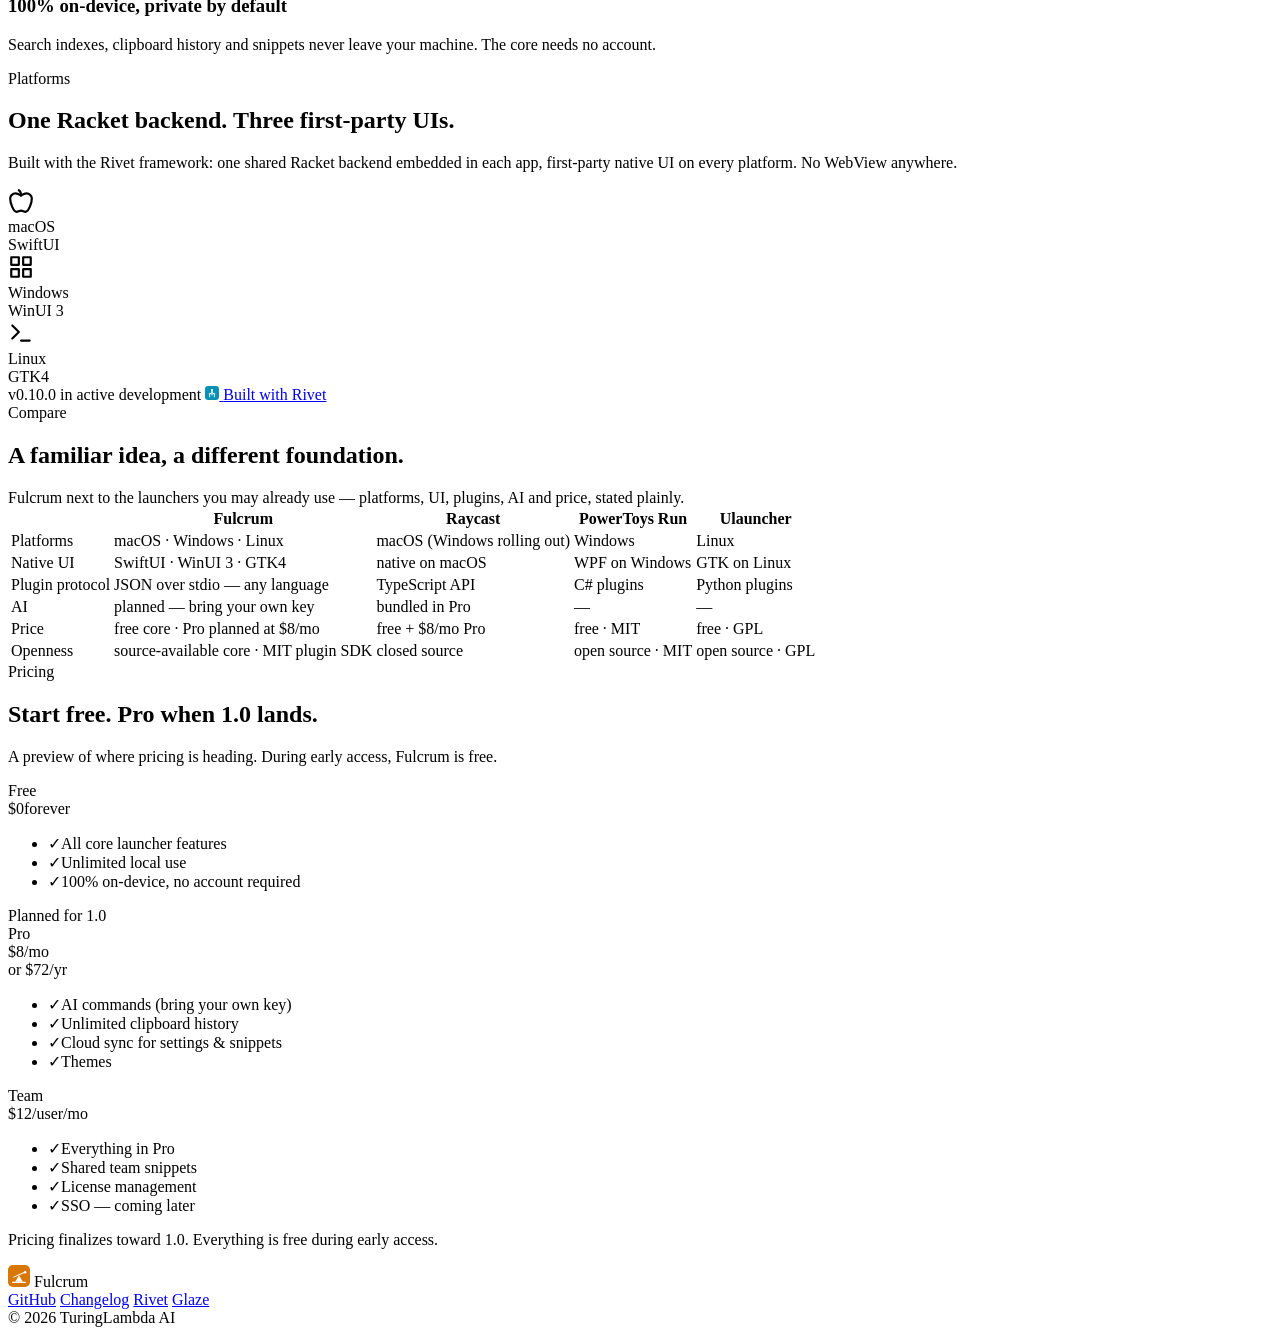
==== commit 8d462ace: "Release: v0.10.0 — snippet auto-expansion + the base-completeness wave Version identity across rivet" ====
--- a/site/index.html
+++ b/site/index.html
@@ -269,7 +269,7 @@
 
             <div class="chips-row animate-on-scroll">
                 <span class="version-badge">
-                    <span class="ver">v0.9.0</span>
+                    <span class="ver">v0.10.0</span>
                     <span data-en="in active development" data-zh="积极开发中">in active development</span>
                 </span>
                 <a class="rivet-chip" href="https://rivet.jrtx.site">
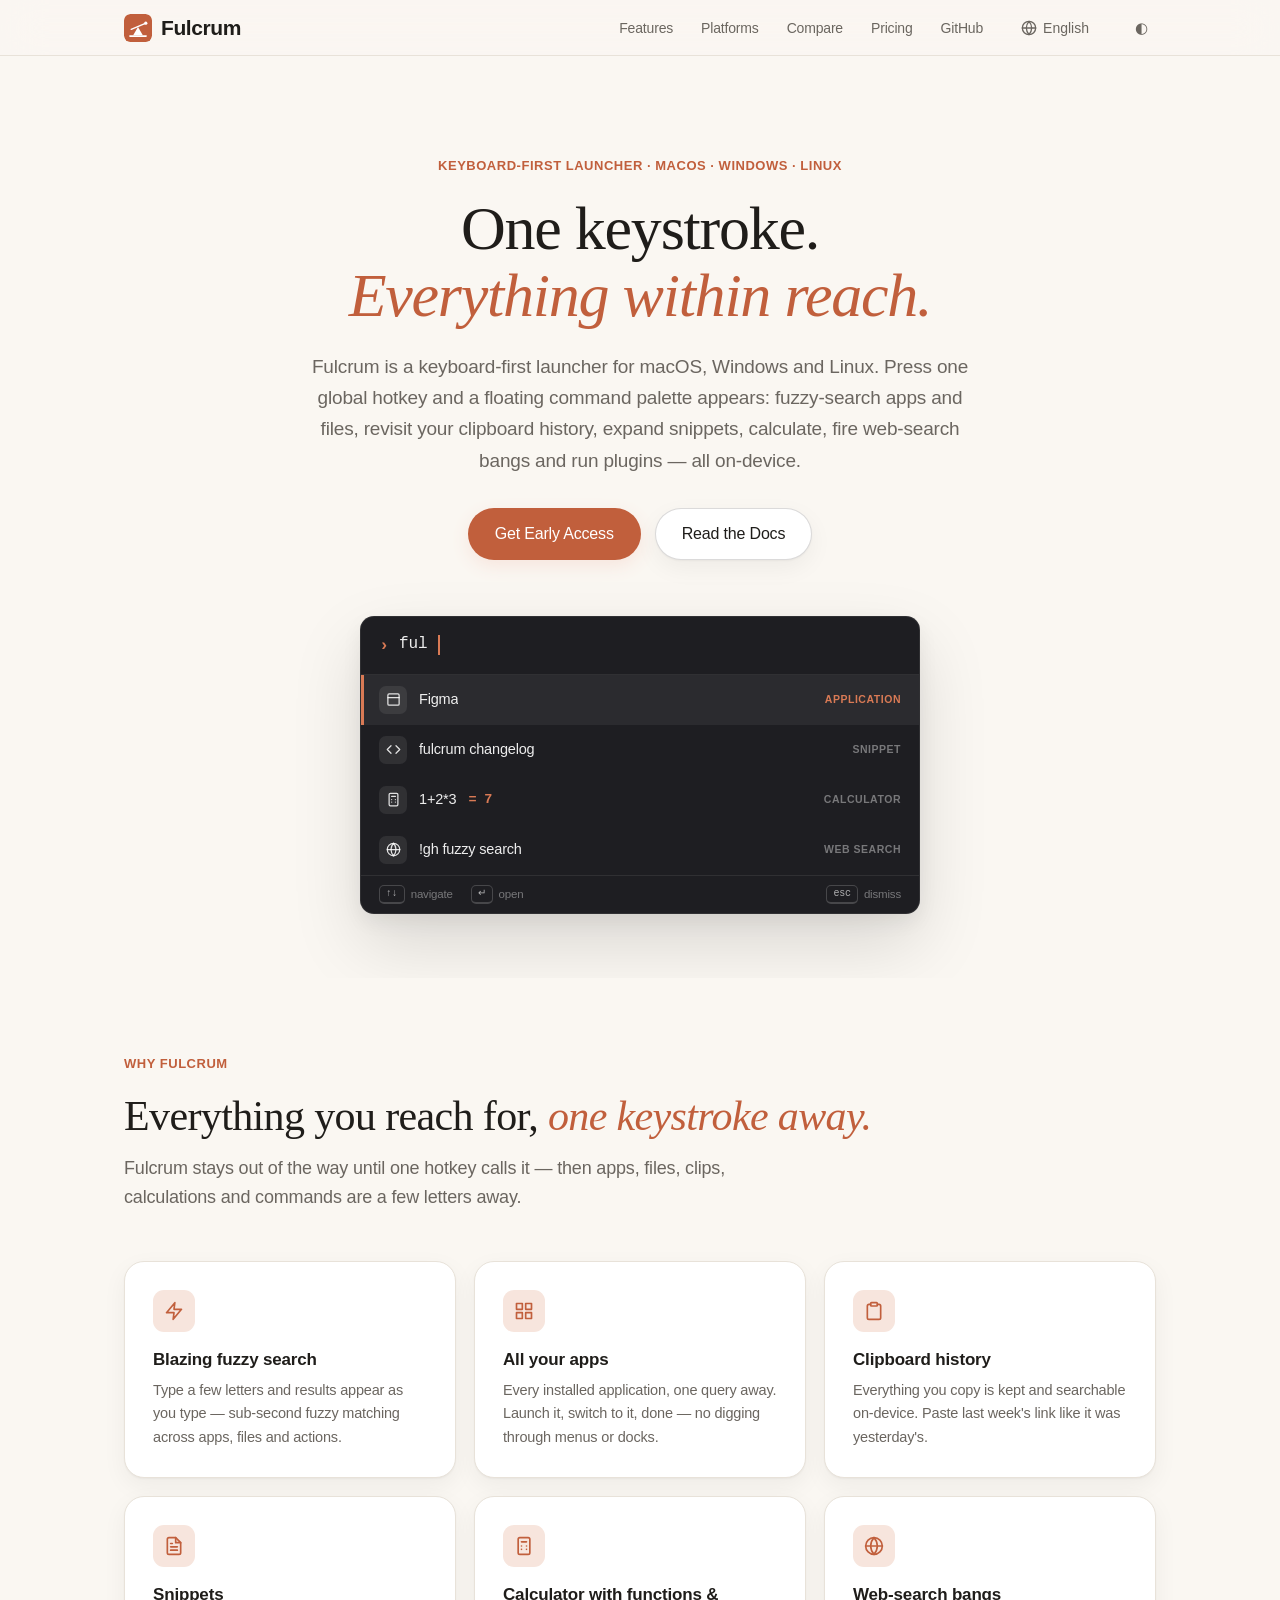
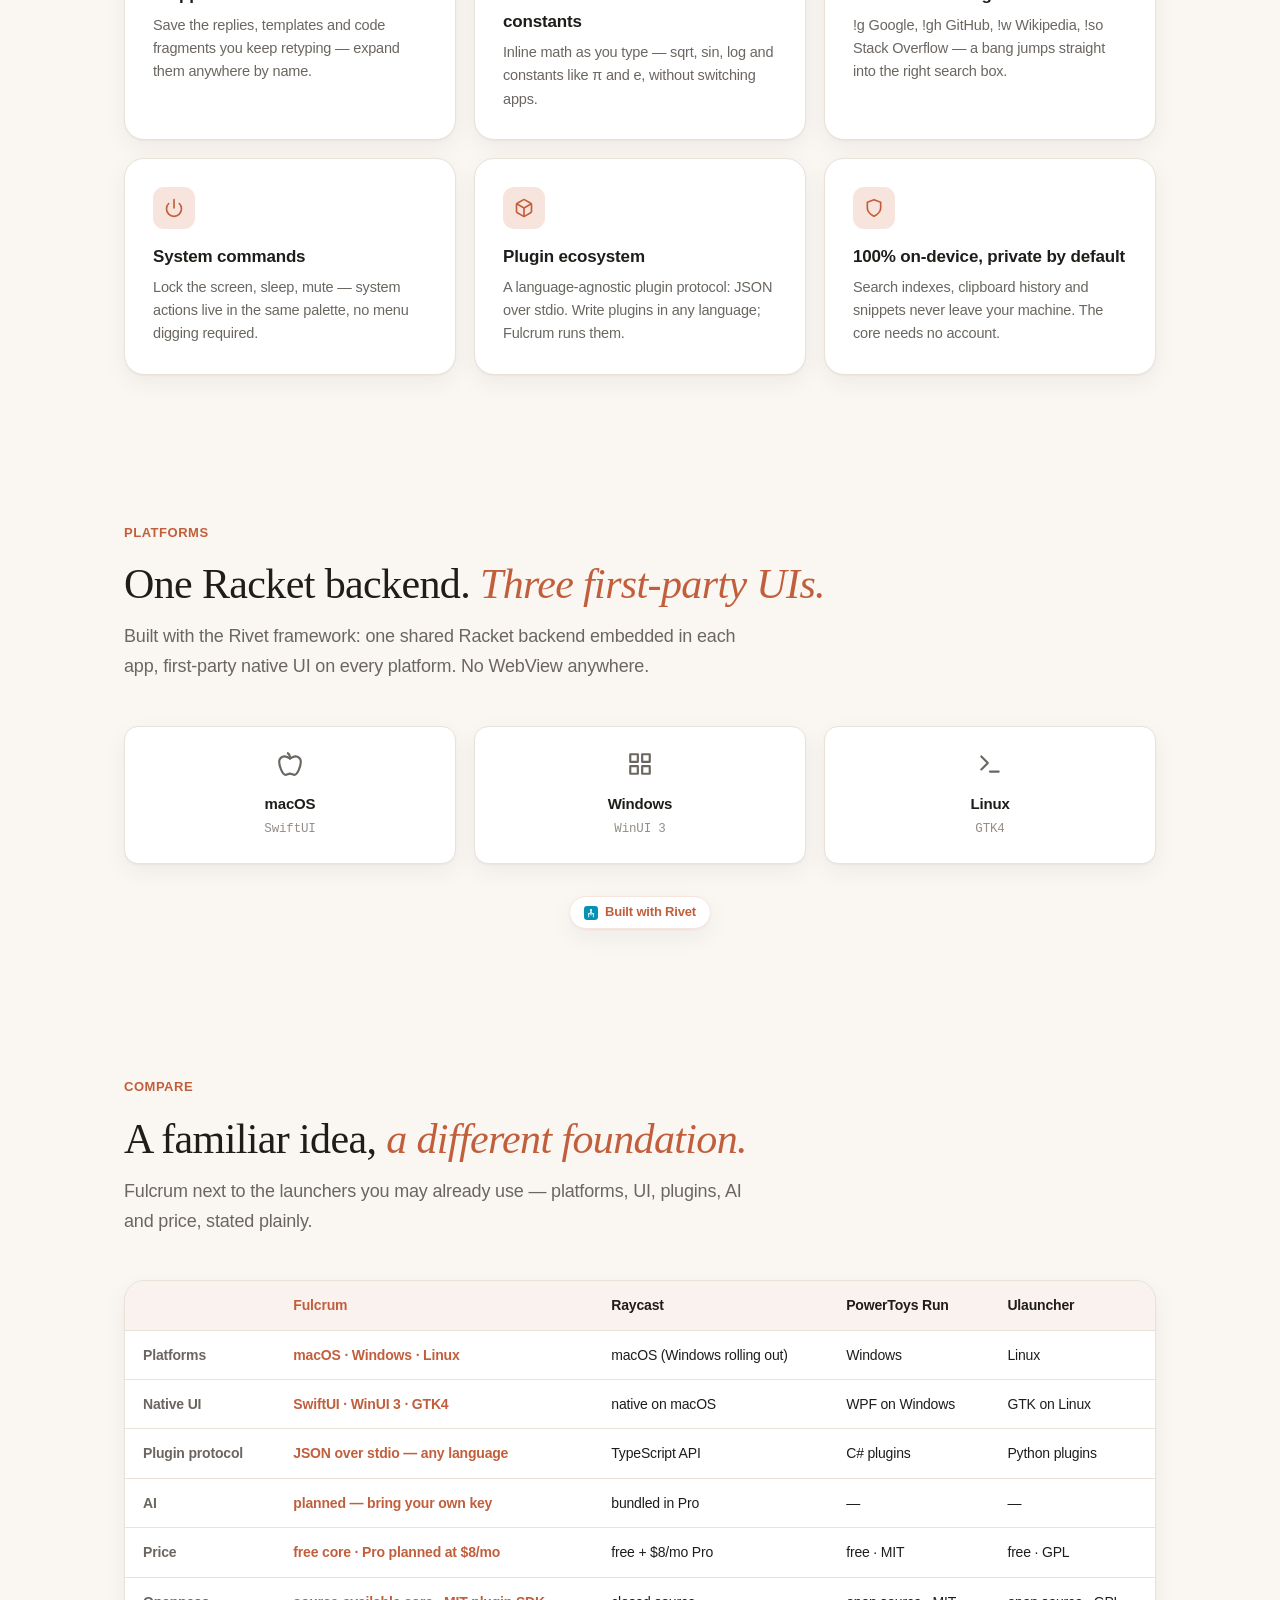
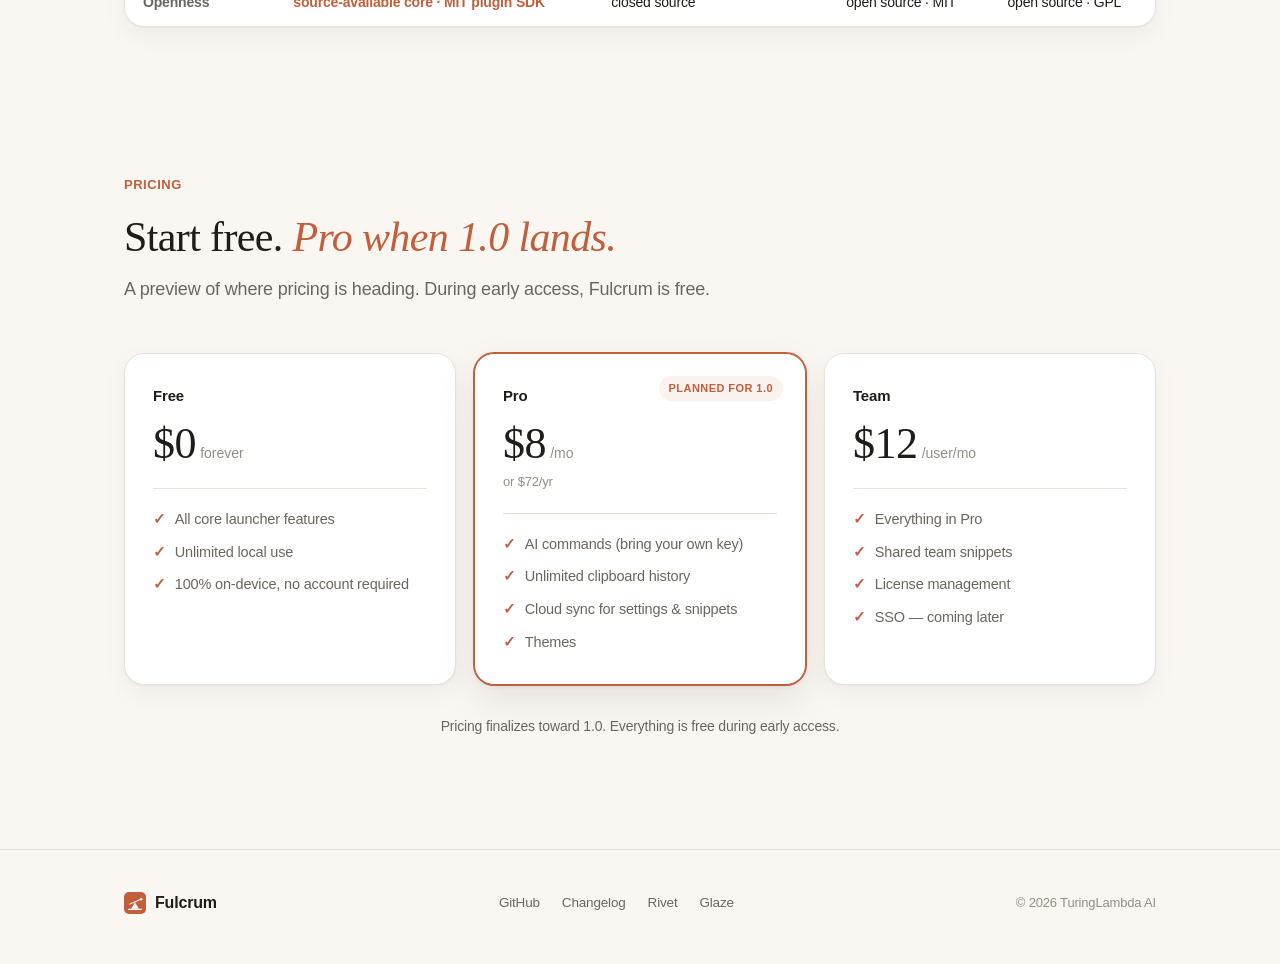
==== commit 74c7d5dd: "Align with rivet v0.11.0 package consumption + crypto rollout buckets + family site polish Audit-gap" ====
--- a/site/index.html
+++ b/site/index.html
@@ -1,13 +1,13 @@
 <!DOCTYPE html>
-<html lang="en">
+<html lang="zh-CN">
 
 <head>
     <meta charset="UTF-8">
     <meta name="viewport" content="width=device-width, initial-scale=1.0">
-    <title>Fulcrum — One keystroke. Everything within reach.</title>
-    <meta name="description" content="Fulcrum is a keyboard-first launcher for macOS, Windows and Linux. One global hotkey opens a floating command palette: fuzzy-search apps and files, clipboard history, snippets, calculation, web-search bangs and plugins — 100% on-device.">
+    <title>Fulcrum 支点 — 一次按键，直达一切。</title>
+    <meta name="description" content="Fulcrum（支点）是 macOS、Windows 与 Linux 上的键盘优先启动器：一个全局热键唤出浮动命令面板——模糊搜索应用与文件、剪贴板历史、片段、计算、网络搜索 bang 与插件，100% 本机运行。">
     <link rel="canonical" href="https://fulcrum.jrtx.site/">
-    <meta name="theme-color" content="#D97706">
+    <meta name="theme-color" content="#c15f3c">
     <meta property="og:type" content="website">
     <meta property="og:site_name" content="Fulcrum">
     <meta property="og:title" content="Fulcrum — One keystroke. Everything within reach.">
@@ -16,18 +16,33 @@
     <meta name="twitter:card" content="summary">
     <meta name="twitter:title" content="Fulcrum — One keystroke. Everything within reach.">
     <meta name="twitter:description" content="Fulcrum is a keyboard-first launcher for macOS, Windows and Linux. One global hotkey opens a floating command palette: apps, files, clipboard history, snippets, calculation, web-search bangs and plugins — 100% on-device.">
-    <link rel="icon" type="image/svg+xml" href="data:image/svg+xml,%3Csvg xmlns='http://www.w3.org/2000/svg' viewBox='0 0 512 512'%3E%3Crect width='512' height='512' rx='115' fill='%23D97706'/%3E%3Cpath d='M108 404 L404 404' stroke='%23FFFFFF' stroke-width='30' stroke-linecap='round'/%3E%3Cpath d='M256 236 L344 388 L168 388 Z' fill='%23FFFFFF'/%3E%3Cpath d='M132 282 L380 176' stroke='%23FFFFFF' stroke-width='24' stroke-linecap='round'/%3E%3Ccircle cx='398' cy='168' r='30' fill='%23FFFFFF'/%3E%3C/svg%3E">
+    <script>
+        // Anti-flash: set the theme before the stylesheet paints — from
+        // localStorage when the user has picked manually, otherwise from the
+        // system preference.
+        (function () {
+            var t;
+            try { t = localStorage.getItem('fulcrum-theme'); } catch (e) {}
+            if (t !== 'dark' && t !== 'light') {
+                t = window.matchMedia && matchMedia('(prefers-color-scheme: dark)').matches ? 'dark' : 'light';
+            }
+            document.documentElement.dataset.theme = t;
+        })();
+    </script>
+    <link rel="icon" type="image/svg+xml" href="data:image/svg+xml,%3Csvg xmlns='http://www.w3.org/2000/svg' viewBox='0 0 512 512'%3E%3Crect width='512' height='512' rx='115' fill='%23c15f3c'/%3E%3Cpath d='M108 404 L404 404' stroke='%23FFFFFF' stroke-width='30' stroke-linecap='round'/%3E%3Cpath d='M256 236 L344 388 L168 388 Z' fill='%23FFFFFF'/%3E%3Cpath d='M132 282 L380 176' stroke='%23FFFFFF' stroke-width='24' stroke-linecap='round'/%3E%3Ccircle cx='398' cy='168' r='30' fill='%23FFFFFF'/%3E%3C/svg%3E">
     <link rel="stylesheet" href="styles.css">
     <link rel="preload" href="fonts/newsreader-latin-var.woff2" as="font" type="font/woff2" crossorigin>
     <link rel="preload" href="fonts/newsreader-latin-var-italic.woff2" as="font" type="font/woff2" crossorigin>
     <script>document.documentElement.classList.add('js-anim')</script>
     <style>
+        /* Fulcrum's per-site accent family (warm copper), re-asserted over
+           the shared stylesheet's neutral defaults — family pattern. */
         :root {
-            --accent: #D97706;
-            --accent-hover: #B45309;
-            --accent-soft: rgba(217, 119, 6, 0.15);
-            --accent-tint: rgba(217, 119, 6, 0.08);
-            --accent-bright: #FBBF24;
+            --accent: #c15f3c;
+            --accent-hover: #a94f30;
+            --accent-soft: #f7e5dd;
+            --accent-tint: rgba(193, 95, 60, 0.08);
+            --accent-bright: #d97a55;
         }
     </style>
 </head>
@@ -39,7 +54,7 @@
         <div class="nav-wrapper">
             <div class="nav-brand">
                 <svg class="nav-logo" width="28" height="28" viewBox="0 0 512 512" fill="none">
-                    <rect width="512" height="512" rx="115" fill="#D97706"/>
+                    <rect width="512" height="512" rx="115" fill="#c15f3c"/>
                     <path d="M108 404 L404 404" stroke="#FFFFFF" stroke-width="30" stroke-linecap="round"/>
                     <path d="M256 236 L344 388 L168 388 Z" fill="#FFFFFF"/>
                     <path d="M132 282 L380 176" stroke="#FFFFFF" stroke-width="24" stroke-linecap="round"/>
@@ -48,10 +63,10 @@
                 Fulcrum
             </div>
             <ul class="nav-menu">
-                <li><a href="#features" class="optional" data-en="Features" data-zh="功能">Features</a></li>
-                <li><a href="#platforms" class="optional" data-en="Platforms" data-zh="平台">Platforms</a></li>
-                <li><a href="#compare" class="optional" data-en="Compare" data-zh="对比">Compare</a></li>
-                <li><a href="#pricing" class="optional" data-en="Pricing" data-zh="价格">Pricing</a></li>
+                <li><a href="#features" class="optional" data-i18n="nav.features">功能</a></li>
+                <li><a href="#platforms" class="optional" data-i18n="nav.platforms">平台</a></li>
+                <li><a href="#compare" class="optional" data-i18n="nav.compare">对比</a></li>
+                <li><a href="#pricing" class="optional" data-i18n="nav.pricing">价格</a></li>
                 <li><a href="https://github.com/turinglambdaai/fulcrum" class="optional">GitHub</a></li>
                 <li class="lang-dropdown-wrapper">
                     <button class="lang-btn" onclick="void 0">
@@ -60,13 +75,14 @@
                             <line x1="2" y1="12" x2="22" y2="12"></line>
                             <path d="M12 2a15.3 15.3 0 0 1 4 10 15.3 15.3 0 0 1-4 10 15.3 15.3 0 0 1-4-10 15.3 15.3 0 0 1 4-10z"></path>
                         </svg>
-                        <span id="current-lang-label" data-en="English" data-zh="简体中文">English</span>
+                        <span id="current-lang-label">English</span>
                     </button>
                     <ul class="lang-menu">
                         <li onclick="setLanguage('en')">English</li>
                         <li onclick="setLanguage('zh')">简体中文</li>
                     </ul>
                 </li>
+                <li><button class="theme-btn" id="theme-btn" type="button" aria-label="Toggle theme">◐</button></li>
             </ul>
         </div>
     </nav>
@@ -74,27 +90,23 @@
     <!-- Hero -->
     <section class="hero" id="overview">
         <div class="container">
-            <span class="eyebrow animate-on-scroll" data-en="Keyboard-first launcher · macOS · Windows · Linux" data-zh="键盘优先的启动器 · macOS · Windows · Linux">Keyboard-first launcher · macOS · Windows · Linux</span>
+            <span class="eyebrow animate-on-scroll" data-i18n="hero.eyebrow">键盘优先的启动器 · macOS · Windows · Linux</span>
             <h1 class="animate-on-scroll">
-                <span data-en="One keystroke." data-zh="一次按键，">One keystroke.</span>
-                <span class="accent" data-en="Everything within reach." data-zh="直达一切。">Everything within reach.</span>
+                <span data-i18n="hero.h1a">一次按键，</span>
+                <span class="accent" data-i18n="hero.h1b">直达一切。</span>
             </h1>
-            <p class="lead animate-on-scroll"
-                data-en="Fulcrum is a keyboard-first launcher for macOS, Windows and Linux. Press one global hotkey and a floating command palette appears: fuzzy-search apps and files, revisit your clipboard history, expand snippets, calculate, fire web-search bangs and run plugins — all on-device."
-                data-zh="Fulcrum（支点）是 macOS、Windows 与 Linux 上的键盘优先启动器。按下全局热键，浮出命令面板：模糊搜索应用与文件、回溯剪贴板历史、展开片段、随手计算、发起网络搜索、运行插件——一切都在本机完成。">
-                Fulcrum is a keyboard-first launcher for macOS, Windows and Linux. Press one global hotkey and a floating command palette appears: fuzzy-search apps and files, revisit your clipboard history, expand snippets, calculate, fire web-search bangs and run plugins — all on-device.
-            </p>
+            <p class="lead animate-on-scroll" data-i18n="hero.lead">Fulcrum（支点）是 macOS、Windows 与 Linux 上的键盘优先启动器。按下全局热键，浮出命令面板：模糊搜索应用与文件、回溯剪贴板历史、展开片段、随手计算、发起网络搜索、运行插件——一切都在本机完成。</p>
 
             <div class="hero-buttons animate-on-scroll">
-                <a href="https://github.com/turinglambdaai/fulcrum" class="btn btn-primary" data-en="Get Early Access" data-zh="抢先体验">Get Early Access</a>
-                <a href="https://github.com/turinglambdaai/fulcrum/tree/main/docs" class="btn btn-secondary" data-en="Read the Docs" data-zh="阅读文档">Read the Docs</a>
+                <a href="https://github.com/turinglambdaai/fulcrum" class="btn btn-primary" data-i18n="hero.cta-primary">抢先体验</a>
+                <a href="https://github.com/turinglambdaai/fulcrum/tree/main/docs" class="btn btn-secondary" data-i18n="hero.cta-docs">阅读文档</a>
             </div>
 
             <div class="hero-visual animate-on-scroll">
                 <div class="launcher">
                     <div class="launcher-search">
                         <span class="launcher-chevron" aria-hidden="true">›</span>
-                        <span class="launcher-query" data-en="ful" data-zh="ful">ful</span>
+                        <span class="launcher-query">ful</span>
                         <span class="launcher-caret" aria-hidden="true"></span>
                     </div>
                     <div class="launcher-results">
@@ -102,36 +114,36 @@
                             <span class="row-icon" aria-hidden="true">
                                 <svg width="15" height="15" viewBox="0 0 24 24" fill="none" stroke="currentColor" stroke-width="2" stroke-linecap="round" stroke-linejoin="round"><rect x="3" y="3" width="18" height="18" rx="2"/><line x1="3" y1="9" x2="21" y2="9"/></svg>
                             </span>
-                            <span class="row-title" data-en="Figma" data-zh="Figma">Figma</span>
-                            <span class="row-kind" data-en="Application" data-zh="应用">Application</span>
+                            <span class="row-title">Figma</span>
+                            <span class="row-kind" data-i18n="launcher.row1-kind">应用</span>
                         </div>
                         <div class="launcher-row">
                             <span class="row-icon" aria-hidden="true">
                                 <svg width="15" height="15" viewBox="0 0 24 24" fill="none" stroke="currentColor" stroke-width="2" stroke-linecap="round" stroke-linejoin="round"><polyline points="16 18 22 12 16 6"/><polyline points="8 6 2 12 8 18"/></svg>
                             </span>
-                            <span class="row-title" data-en="fulcrum changelog" data-zh="fulcrum 更新日志">fulcrum changelog</span>
-                            <span class="row-kind" data-en="Snippet" data-zh="片段">Snippet</span>
+                            <span class="row-title" data-i18n="launcher.row2-title">fulcrum 更新日志</span>
+                            <span class="row-kind" data-i18n="launcher.row2-kind">片段</span>
                         </div>
                         <div class="launcher-row">
                             <span class="row-icon" aria-hidden="true">
                                 <svg width="15" height="15" viewBox="0 0 24 24" fill="none" stroke="currentColor" stroke-width="2" stroke-linecap="round" stroke-linejoin="round"><rect x="5" y="2" width="14" height="20" rx="2"/><line x1="9" y1="7" x2="15" y2="7"/><line x1="9" y1="12" x2="9.01" y2="12"/><line x1="15" y1="12" x2="15.01" y2="12"/><line x1="9" y1="16" x2="9.01" y2="16"/><line x1="15" y1="16" x2="15.01" y2="16"/></svg>
                             </span>
-                            <span class="row-title" data-en="1+2*3" data-zh="1+2*3">1+2*3</span>
-                            <span class="row-value" data-en="= 7" data-zh="= 7">= 7</span>
-                            <span class="row-kind" data-en="Calculator" data-zh="计算器">Calculator</span>
+                            <span class="row-title">1+2*3</span>
+                            <span class="row-value">= 7</span>
+                            <span class="row-kind" data-i18n="launcher.row3-kind">计算器</span>
                         </div>
                         <div class="launcher-row">
                             <span class="row-icon" aria-hidden="true">
                                 <svg width="15" height="15" viewBox="0 0 24 24" fill="none" stroke="currentColor" stroke-width="2" stroke-linecap="round" stroke-linejoin="round"><circle cx="12" cy="12" r="10"/><line x1="2" y1="12" x2="22" y2="12"/><path d="M12 2a15.3 15.3 0 0 1 4 10 15.3 15.3 0 0 1-4 10 15.3 15.3 0 0 1-4-10 15.3 15.3 0 0 1 4-10z"/></svg>
                             </span>
-                            <span class="row-title" data-en="!gh fuzzy search" data-zh="!gh fuzzy search">!gh fuzzy search</span>
-                            <span class="row-kind" data-en="Web Search" data-zh="网络搜索">Web Search</span>
+                            <span class="row-title">!gh fuzzy search</span>
+                            <span class="row-kind" data-i18n="launcher.row4-kind">网络搜索</span>
                         </div>
                     </div>
                     <div class="launcher-footer">
-                        <span class="launcher-hint"><span class="launcher-kbd" data-en="↑↓" data-zh="↑↓">↑↓</span><span data-en="navigate" data-zh="选择">navigate</span></span>
-                        <span class="launcher-hint"><span class="launcher-kbd" data-en="↵" data-zh="↵">↵</span><span data-en="open" data-zh="打开">open</span></span>
-                        <span class="launcher-hint launcher-hint-right"><span class="launcher-kbd" data-en="esc" data-zh="esc">esc</span><span data-en="dismiss" data-zh="关闭">dismiss</span></span>
+                        <span class="launcher-hint"><span class="launcher-kbd">↑↓</span><span data-i18n="launcher.hint-navigate">选择</span></span>
+                        <span class="launcher-hint"><span class="launcher-kbd">↵</span><span data-i18n="launcher.hint-open">打开</span></span>
+                        <span class="launcher-hint launcher-hint-right"><span class="launcher-kbd">esc</span><span data-i18n="launcher.hint-dismiss">关闭</span></span>
                     </div>
                 </div>
             </div>
@@ -141,89 +153,76 @@
     <!-- Features -->
     <section id="features">
         <div class="container">
-            <span class="eyebrow animate-on-scroll" data-en="Why Fulcrum" data-zh="为什么是 Fulcrum">Why Fulcrum</span>
+            <span class="eyebrow animate-on-scroll" data-i18n="features.eyebrow">为什么是 Fulcrum</span>
             <h2 class="section-title animate-on-scroll">
-                <span data-en="Everything you reach for," data-zh="你伸手可及的一切，">Everything you reach for,</span>
-                <span class="accent" data-en="one keystroke away." data-zh="只差一次按键。">one keystroke away.</span>
+                <span data-i18n="features.title-a">你伸手可及的一切，</span>
+                <span class="accent" data-i18n="features.title-b">只差一次按键。</span>
             </h2>
-            <p class="section-lead animate-on-scroll"
-               data-en="Fulcrum stays out of the way until one hotkey calls it — then apps, files, clips, calculations and commands are a few letters away."
-               data-zh="Fulcrum 平时隐于幕后，一个热键唤出——此后应用、文件、剪贴、计算与命令，都只差几个字母。">
-                Fulcrum stays out of the way until one hotkey calls it — then apps, files, clips, calculations and commands are a few letters away.
-            </p>
+            <p class="section-lead animate-on-scroll" data-i18n="features.lead">Fulcrum 平时隐于幕后，一个热键唤出——此后应用、文件、剪贴、计算与命令，都只差几个字母。</p>
 
             <div class="bento-grid">
                 <div class="bento-card animate-on-scroll">
                     <div class="card-icon">
                         <svg width="20" height="20" viewBox="0 0 24 24" fill="none" stroke="currentColor" stroke-width="2" stroke-linecap="round" stroke-linejoin="round"><polygon points="13 2 3 14 12 14 11 22 21 10 12 10 13 2"/></svg>
                     </div>
-                    <h3 data-en="Blazing fuzzy search" data-zh="疾速模糊搜索">Blazing fuzzy search</h3>
-                    <p data-en="Type a few letters and results appear as you type — sub-second fuzzy matching across apps, files and actions."
-                       data-zh="敲几个字母，结果随输入即时出现——跨应用、文件与操作的亚秒级模糊匹配。">Type a few letters and results appear as you type — sub-second fuzzy matching across apps, files and actions.</p>
+                    <h3 data-i18n="features.f1-title">疾速模糊搜索</h3>
+                    <p data-i18n="features.f1-body">敲几个字母，结果随输入即时出现——跨应用、文件与操作的亚秒级模糊匹配。</p>
                 </div>
                 <div class="bento-card animate-on-scroll">
                     <div class="card-icon">
                         <svg width="20" height="20" viewBox="0 0 24 24" fill="none" stroke="currentColor" stroke-width="2" stroke-linecap="round" stroke-linejoin="round"><rect x="3" y="3" width="7" height="7"/><rect x="14" y="3" width="7" height="7"/><rect x="14" y="14" width="7" height="7"/><rect x="3" y="14" width="7" height="7"/></svg>
                     </div>
-                    <h3 data-en="All your apps" data-zh="所有应用">All your apps</h3>
-                    <p data-en="Every installed application, one query away. Launch it, switch to it, done — no digging through menus or docks."
-                       data-zh="每个已安装的应用，一次查询直达。启动、切换、完成——不必再在菜单和 Dock 里翻找。">Every installed application, one query away. Launch it, switch to it, done — no digging through menus or docks.</p>
+                    <h3 data-i18n="features.f2-title">所有应用</h3>
+                    <p data-i18n="features.f2-body">每个已安装的应用，一次查询直达。启动、切换、完成——不必再在菜单和 Dock 里翻找。</p>
                 </div>
                 <div class="bento-card animate-on-scroll">
                     <div class="card-icon">
                         <svg width="20" height="20" viewBox="0 0 24 24" fill="none" stroke="currentColor" stroke-width="2" stroke-linecap="round" stroke-linejoin="round"><path d="M16 4h2a2 2 0 0 1 2 2v14a2 2 0 0 1-2 2H6a2 2 0 0 1-2-2V6a2 2 0 0 1 2-2h2"/><rect x="8" y="2" width="8" height="4" rx="1" ry="1"/></svg>
                     </div>
-                    <h3 data-en="Clipboard history" data-zh="剪贴板历史">Clipboard history</h3>
-                    <p data-en="Everything you copy is kept and searchable on-device. Paste last week's link like it was yesterday's."
-                       data-zh="复制过的一切都保存在本机、随时可搜。上周的链接，像昨天的随取随贴。">Everything you copy is kept and searchable on-device. Paste last week's link like it was yesterday's.</p>
+                    <h3 data-i18n="features.f3-title">剪贴板历史</h3>
+                    <p data-i18n="features.f3-body">复制过的一切都保存在本机、随时可搜。上周的链接，像昨天的随取随贴。</p>
                 </div>
                 <div class="bento-card animate-on-scroll">
                     <div class="card-icon">
                         <svg width="20" height="20" viewBox="0 0 24 24" fill="none" stroke="currentColor" stroke-width="2" stroke-linecap="round" stroke-linejoin="round"><path d="M14 2H6a2 2 0 0 0-2 2v16a2 2 0 0 0 2 2h12a2 2 0 0 0 2-2V8z"/><polyline points="14 2 14 8 20 8"/><line x1="16" y1="13" x2="8" y2="13"/><line x1="16" y1="17" x2="8" y2="17"/><polyline points="10 9 9 9 8 9"/></svg>
                     </div>
-                    <h3 data-en="Snippets" data-zh="文本片段">Snippets</h3>
-                    <p data-en="Save the replies, templates and code fragments you keep retyping — expand them anywhere by name."
-                       data-zh="把反复输入的回复、模板和代码片段存起来——按名字随处展开。">Save the replies, templates and code fragments you keep retyping — expand them anywhere by name.</p>
+                    <h3 data-i18n="features.f4-title">文本片段</h3>
+                    <p data-i18n="features.f4-body">把反复输入的回复、模板和代码片段存起来——按名字随处展开。</p>
                 </div>
                 <div class="bento-card animate-on-scroll">
                     <div class="card-icon">
                         <svg width="20" height="20" viewBox="0 0 24 24" fill="none" stroke="currentColor" stroke-width="2" stroke-linecap="round" stroke-linejoin="round"><rect x="5" y="2" width="14" height="20" rx="2"/><line x1="9" y1="7" x2="15" y2="7"/><line x1="9" y1="12" x2="9.01" y2="12"/><line x1="15" y1="12" x2="15.01" y2="12"/><line x1="9" y1="16" x2="9.01" y2="16"/><line x1="15" y1="16" x2="15.01" y2="16"/></svg>
                     </div>
-                    <h3 data-en="Calculator with functions & constants" data-zh="计算器：函数与常量">Calculator with functions & constants</h3>
-                    <p data-en="Inline math as you type — sqrt, sin, log and constants like π and e, without switching apps."
-                       data-zh="边输入边计算——支持 sqrt、sin、log 与 π、e 等常量，无需切换应用。">Inline math as you type — sqrt, sin, log and constants like π and e, without switching apps.</p>
+                    <h3 data-i18n="features.f5-title">计算器：函数与常量</h3>
+                    <p data-i18n="features.f5-body">边输入边计算——支持 sqrt、sin、log 与 π、e 等常量，无需切换应用。</p>
                 </div>
                 <div class="bento-card animate-on-scroll">
                     <div class="card-icon">
                         <svg width="20" height="20" viewBox="0 0 24 24" fill="none" stroke="currentColor" stroke-width="2" stroke-linecap="round" stroke-linejoin="round"><circle cx="12" cy="12" r="10"/><line x1="2" y1="12" x2="22" y2="12"/><path d="M12 2a15.3 15.3 0 0 1 4 10 15.3 15.3 0 0 1-4 10 15.3 15.3 0 0 1-4-10 15.3 15.3 0 0 1 4-10z"/></svg>
                     </div>
-                    <h3 data-en="Web-search bangs" data-zh="网络搜索 bang">Web-search bangs</h3>
-                    <p data-en="!g Google, !gh GitHub, !w Wikipedia, !so Stack Overflow — a bang jumps straight into the right search box."
-                       data-zh="!g 谷歌、!gh GitHub、!w 维基百科、!so Stack Overflow——一个 bang 直达对应的搜索框。">!g Google, !gh GitHub, !w Wikipedia, !so Stack Overflow — a bang jumps straight into the right search box.</p>
+                    <h3 data-i18n="features.f6-title">网络搜索 bang</h3>
+                    <p data-i18n="features.f6-body">!g 谷歌、!gh GitHub、!w 维基百科、!so Stack Overflow——一个 bang 直达对应的搜索框。</p>
                 </div>
                 <div class="bento-card animate-on-scroll">
                     <div class="card-icon">
                         <svg width="20" height="20" viewBox="0 0 24 24" fill="none" stroke="currentColor" stroke-width="2" stroke-linecap="round" stroke-linejoin="round"><path d="M18.36 6.64a9 9 0 1 1-12.73 0"/><line x1="12" y1="2" x2="12" y2="12"/></svg>
                     </div>
-                    <h3 data-en="System commands" data-zh="系统命令">System commands</h3>
-                    <p data-en="Lock the screen, sleep, mute — system actions live in the same palette, no menu digging required."
-                       data-zh="锁屏、睡眠、静音——系统操作也在同一块面板里，不必翻菜单。">Lock the screen, sleep, mute — system actions live in the same palette, no menu digging required.</p>
+                    <h3 data-i18n="features.f7-title">系统命令</h3>
+                    <p data-i18n="features.f7-body">锁屏、睡眠、静音——系统操作也在同一块面板里，不必翻菜单。</p>
                 </div>
                 <div class="bento-card animate-on-scroll">
                     <div class="card-icon">
                         <svg width="20" height="20" viewBox="0 0 24 24" fill="none" stroke="currentColor" stroke-width="2" stroke-linecap="round" stroke-linejoin="round"><path d="M21 16V8a2 2 0 0 0-1-1.73l-7-4a2 2 0 0 0-2 0l-7 4A2 2 0 0 0 3 8v8a2 2 0 0 0 1 1.73l7 4a2 2 0 0 0 2 0l7-4A2 2 0 0 0 21 16z"/><polyline points="3.27 6.96 12 12.01 20.73 6.96"/><line x1="12" y1="22.08" x2="12" y2="12"/></svg>
                     </div>
-                    <h3 data-en="Plugin ecosystem" data-zh="插件生态">Plugin ecosystem</h3>
-                    <p data-en="A language-agnostic plugin protocol: JSON over stdio. Write plugins in any language; Fulcrum runs them."
-                       data-zh="语言无关的插件协议：JSON over stdio。用什么语言写插件都行，Fulcrum 负责运行。">A language-agnostic plugin protocol: JSON over stdio. Write plugins in any language; Fulcrum runs them.</p>
+                    <h3 data-i18n="features.f8-title">插件生态</h3>
+                    <p data-i18n="features.f8-body">语言无关的插件协议：JSON over stdio。用什么语言写插件都行，Fulcrum 负责运行。</p>
                 </div>
                 <div class="bento-card animate-on-scroll">
                     <div class="card-icon">
                         <svg width="20" height="20" viewBox="0 0 24 24" fill="none" stroke="currentColor" stroke-width="2" stroke-linecap="round" stroke-linejoin="round"><path d="M12 22s8-4 8-10V5l-8-3-8 3v7c0 6 8 10 8 10z"/></svg>
                     </div>
-                    <h3 data-en="100% on-device, private by default" data-zh="100% 本机运行，默认私有">100% on-device, private by default</h3>
-                    <p data-en="Search indexes, clipboard history and snippets never leave your machine. The core needs no account."
-                       data-zh="搜索索引、剪贴板历史与片段永不离开你的机器。核心功能无需注册账号。">Search indexes, clipboard history and snippets never leave your machine. The core needs no account.</p>
+                    <h3 data-i18n="features.f9-title">100% 本机运行，默认私有</h3>
+                    <p data-i18n="features.f9-body">搜索索引、剪贴板历史与片段永不离开你的机器。核心功能无需注册账号。</p>
                 </div>
             </div>
         </div>
@@ -232,16 +231,12 @@
     <!-- Platforms -->
     <section id="platforms">
         <div class="container">
-            <span class="eyebrow animate-on-scroll" data-en="Platforms" data-zh="跨平台">Platforms</span>
+            <span class="eyebrow animate-on-scroll" data-i18n="platforms.eyebrow">跨平台</span>
             <h2 class="section-title animate-on-scroll">
-                <span data-en="One Racket backend." data-zh="一个 Racket 后端。">One Racket backend.</span>
-                <span class="accent" data-en="Three first-party UIs." data-zh="三套一等原生 UI。">Three first-party UIs.</span>
+                <span data-i18n="platforms.title-a">一个 Racket 后端。</span>
+                <span class="accent" data-i18n="platforms.title-b">三套一等原生 UI。</span>
             </h2>
-            <p class="section-lead animate-on-scroll"
-               data-en="Built with the Rivet framework: one shared Racket backend embedded in each app, first-party native UI on every platform. No WebView anywhere."
-               data-zh="基于 Rivet 框架构建：一个共享的 Racket 后端嵌入每个应用，每个平台都是一等原生 UI。没有任何 WebView。">
-                Built with the Rivet framework: one shared Racket backend embedded in each app, first-party native UI on every platform. No WebView anywhere.
-            </p>
+            <p class="section-lead animate-on-scroll" data-i18n="platforms.lead">基于 Rivet 框架构建：一个共享的 Racket 后端嵌入每个应用，每个平台都是一等原生 UI。没有任何 WebView。</p>
 
             <div class="platforms-grid">
                 <div class="platform-card animate-on-scroll">
@@ -268,10 +263,6 @@
             </div>
 
             <div class="chips-row animate-on-scroll">
-                <span class="version-badge">
-                    <span class="ver">v0.10.0</span>
-                    <span data-en="in active development" data-zh="积极开发中">in active development</span>
-                </span>
                 <a class="rivet-chip" href="https://rivet.jrtx.site">
                     <svg width="14" height="14" viewBox="0 0 512 512" fill="none">
                         <rect width="512" height="512" rx="115" fill="#0891B2"/>
@@ -282,7 +273,7 @@
                         <circle cx="342" cy="290" r="22" fill="none" stroke="#FFFFFF" stroke-width="20"/>
                         <path d="M170 312 L170 400 M342 312 L342 400" stroke="#FFFFFF" stroke-width="30" stroke-linecap="round"/>
                     </svg>
-                    <span data-en="Built with Rivet" data-zh="基于 Rivet 构建">Built with Rivet</span>
+                    <span data-i18n="chip.rivet">基于 Rivet 构建</span>
                 </a>
             </div>
         </div>
@@ -291,22 +282,18 @@
     <!-- Compare -->
     <section id="compare">
         <div class="container">
-            <span class="eyebrow animate-on-scroll" data-en="Compare" data-zh="对比">Compare</span>
+            <span class="eyebrow animate-on-scroll" data-i18n="compare.eyebrow">对比</span>
             <h2 class="section-title animate-on-scroll">
-                <span data-en="A familiar idea," data-zh="熟悉的想法，">A familiar idea,</span>
-                <span class="accent" data-en="a different foundation." data-zh="不同的地基。">a different foundation.</span>
+                <span data-i18n="compare.title-a">熟悉的想法，</span>
+                <span class="accent" data-i18n="compare.title-b">不同的地基。</span>
             </h2>
-            <p class="section-lead animate-on-scroll" style="margin-bottom: 0;"
-               data-en="Fulcrum next to the launchers you may already use — platforms, UI, plugins, AI and price, stated plainly."
-               data-zh="把 Fulcrum 与你可能已在使用的启动器放在一起——平台、UI、插件、AI 与价格，如实陈述。">
-                Fulcrum next to the launchers you may already use — platforms, UI, plugins, AI and price, stated plainly.
-            </p>
+            <p class="section-lead animate-on-scroll" style="margin-bottom: 0;" data-i18n="compare.lead">把 Fulcrum 与你可能已在使用的启动器放在一起——平台、UI、插件、AI 与价格，如实陈述。</p>
 
             <div class="compare-table-wrap animate-on-scroll">
                 <table class="compare">
                     <thead>
                         <tr>
-                            <th data-en=" " data-zh=" "></th>
+                            <th></th>
                             <th class="yes">Fulcrum</th>
                             <th>Raycast</th>
                             <th>PowerToys Run</th>
@@ -315,46 +302,46 @@
                     </thead>
                     <tbody>
                         <tr>
-                            <td data-en="Platforms" data-zh="平台">Platforms</td>
+                            <td data-i18n="compare.r1-label">平台</td>
                             <td class="yes">macOS · Windows · Linux</td>
-                            <td data-en="macOS (Windows rolling out)" data-zh="macOS（Windows 逐步推出）">macOS (Windows rolling out)</td>
+                            <td data-i18n="compare.r1-raycast">macOS（Windows 逐步推出）</td>
                             <td>Windows</td>
                             <td>Linux</td>
                         </tr>
                         <tr>
-                            <td data-en="Native UI" data-zh="原生 UI">Native UI</td>
+                            <td data-i18n="compare.r2-label">原生 UI</td>
                             <td class="yes">SwiftUI · WinUI 3 · GTK4</td>
-                            <td data-en="native on macOS" data-zh="macOS 上原生">native on macOS</td>
-                            <td data-en="WPF on Windows" data-zh="Windows 上的 WPF">WPF on Windows</td>
-                            <td data-en="GTK on Linux" data-zh="Linux 上的 GTK">GTK on Linux</td>
+                            <td data-i18n="compare.r2-raycast">macOS 上原生</td>
+                            <td data-i18n="compare.r2-pt">Windows 上的 WPF</td>
+                            <td data-i18n="compare.r2-ulauncher">Linux 上的 GTK</td>
                         </tr>
                         <tr>
-                            <td data-en="Plugin protocol" data-zh="插件协议">Plugin protocol</td>
-                            <td class="yes" data-en="JSON over stdio — any language" data-zh="JSON over stdio——语言不限">JSON over stdio — any language</td>
+                            <td data-i18n="compare.r3-label">插件协议</td>
+                            <td class="yes" data-i18n="compare.r3-fulcrum">JSON over stdio——语言不限</td>
                             <td>TypeScript API</td>
-                            <td data-en="C# plugins" data-zh="C# 插件">C# plugins</td>
-                            <td data-en="Python plugins" data-zh="Python 插件">Python plugins</td>
+                            <td data-i18n="compare.r3-pt">C# 插件</td>
+                            <td data-i18n="compare.r3-ulauncher">Python 插件</td>
                         </tr>
                         <tr>
                             <td>AI</td>
-                            <td class="yes" data-en="planned — bring your own key" data-zh="规划中——自带密钥（BYOK）">planned — bring your own key</td>
-                            <td data-en="bundled in Pro" data-zh="Pro 内置">bundled in Pro</td>
-                            <td data-en="—" data-zh="—">—</td>
-                            <td data-en="—" data-zh="—">—</td>
+                            <td class="yes" data-i18n="compare.r4-fulcrum">规划中——自带密钥（BYOK）</td>
+                            <td data-i18n="compare.r4-raycast">Pro 内置</td>
+                            <td>—</td>
+                            <td>—</td>
                         </tr>
                         <tr>
-                            <td data-en="Price" data-zh="价格">Price</td>
-                            <td class="yes" data-en="free core · Pro planned at $8/mo" data-zh="核心免费 · Pro 计划 $8/月">free core · Pro planned at $8/mo</td>
-                            <td data-en="free + $8/mo Pro" data-zh="免费 + $8/月 Pro">free + $8/mo Pro</td>
-                            <td data-en="free · MIT" data-zh="免费 · MIT">free · MIT</td>
-                            <td data-en="free · GPL" data-zh="免费 · GPL">free · GPL</td>
+                            <td data-i18n="compare.r5-label">价格</td>
+                            <td class="yes" data-i18n="compare.r5-fulcrum">核心免费 · Pro 计划 $8/月</td>
+                            <td data-i18n="compare.r5-raycast">免费 + $8/月 Pro</td>
+                            <td data-i18n="compare.r5-pt">免费 · MIT</td>
+                            <td data-i18n="compare.r5-ulauncher">免费 · GPL</td>
                         </tr>
                         <tr>
-                            <td data-en="Openness" data-zh="开放性">Openness</td>
-                            <td class="yes" data-en="source-available core · MIT plugin SDK" data-zh="核心源码可见 · MIT 插件 SDK">source-available core · MIT plugin SDK</td>
-                            <td data-en="closed source" data-zh="闭源">closed source</td>
-                            <td data-en="open source · MIT" data-zh="开源 · MIT">open source · MIT</td>
-                            <td data-en="open source · GPL" data-zh="开源 · GPL">open source · GPL</td>
+                            <td data-i18n="compare.r6-label">开放性</td>
+                            <td class="yes" data-i18n="compare.r6-fulcrum">核心源码可见 · MIT 插件 SDK</td>
+                            <td data-i18n="compare.r6-raycast">闭源</td>
+                            <td data-i18n="compare.r6-pt">开源 · MIT</td>
+                            <td data-i18n="compare.r6-ulauncher">开源 · GPL</td>
                         </tr>
                     </tbody>
                 </table>
@@ -365,56 +352,48 @@
     <!-- Pricing -->
     <section id="pricing">
         <div class="container">
-            <span class="eyebrow animate-on-scroll" data-en="Pricing" data-zh="价格">Pricing</span>
+            <span class="eyebrow animate-on-scroll" data-i18n="pricing.eyebrow">价格</span>
             <h2 class="section-title animate-on-scroll">
-                <span data-en="Start free." data-zh="免费开始，">Start free.</span>
-                <span class="accent" data-en="Pro when 1.0 lands." data-zh="1.0 之后再升级。">Pro when 1.0 lands.</span>
+                <span data-i18n="pricing.title-a">免费开始，</span>
+                <span class="accent" data-i18n="pricing.title-b">1.0 之后再升级。</span>
             </h2>
-            <p class="section-lead animate-on-scroll"
-               data-en="A preview of where pricing is heading. During early access, Fulcrum is free."
-               data-zh="价格方向的预览。抢先体验期间，Fulcrum 完全免费。">
-                A preview of where pricing is heading. During early access, Fulcrum is free.
-            </p>
+            <p class="section-lead animate-on-scroll" data-i18n="pricing.lead">价格方向的预览。抢先体验期间，Fulcrum 完全免费。</p>
 
             <div class="pricing-grid">
                 <div class="pricing-card animate-on-scroll">
-                    <div class="plan-name" data-en="Free" data-zh="免费版">Free</div>
-                    <div class="plan-price">$0<span class="unit" data-en="forever" data-zh="永久">forever</span></div>
+                    <div class="plan-name" data-i18n="plan.free-name">免费版</div>
+                    <div class="plan-price">$0<span class="unit" data-i18n="plan.free-unit">永久</span></div>
                     <ul class="plan-features">
-                        <li><span class="tick">✓</span><span data-en="All core launcher features" data-zh="全部核心启动器功能">All core launcher features</span></li>
-                        <li><span class="tick">✓</span><span data-en="Unlimited local use" data-zh="无限制本地使用">Unlimited local use</span></li>
-                        <li><span class="tick">✓</span><span data-en="100% on-device, no account required" data-zh="100% 本机运行，无需账号">100% on-device, no account required</span></li>
+                        <li><span class="tick">✓</span><span data-i18n="plan.free-f1">全部核心启动器功能</span></li>
+                        <li><span class="tick">✓</span><span data-i18n="plan.free-f2">无限制本地使用</span></li>
+                        <li><span class="tick">✓</span><span data-i18n="plan.free-f3">100% 本机运行，无需账号</span></li>
                     </ul>
                 </div>
                 <div class="pricing-card featured animate-on-scroll">
-                    <span class="plan-badge" data-en="Planned for 1.0" data-zh="计划随 1.0 推出">Planned for 1.0</span>
-                    <div class="plan-name" data-en="Pro" data-zh="专业版">Pro</div>
-                    <div class="plan-price">$8<span class="unit" data-en="/mo" data-zh="/月">/mo</span></div>
-                    <div class="plan-alt" data-en="or $72/yr" data-zh="或 $72/年">or $72/yr</div>
+                    <span class="plan-badge" data-i18n="plan.pro-badge">计划随 1.0 推出</span>
+                    <div class="plan-name" data-i18n="plan.pro-name">专业版</div>
+                    <div class="plan-price">$8<span class="unit" data-i18n="plan.pro-unit">/月</span></div>
+                    <div class="plan-alt" data-i18n="plan.pro-alt">或 $72/年</div>
                     <ul class="plan-features">
-                        <li><span class="tick">✓</span><span data-en="AI commands (bring your own key)" data-zh="AI 命令（自带密钥）">AI commands (bring your own key)</span></li>
-                        <li><span class="tick">✓</span><span data-en="Unlimited clipboard history" data-zh="无限剪贴板历史">Unlimited clipboard history</span></li>
-                        <li><span class="tick">✓</span><span data-en="Cloud sync for settings & snippets" data-zh="设置与片段云同步">Cloud sync for settings & snippets</span></li>
-                        <li><span class="tick">✓</span><span data-en="Themes" data-zh="主题">Themes</span></li>
+                        <li><span class="tick">✓</span><span data-i18n="plan.pro-f1">AI 命令（自带密钥）</span></li>
+                        <li><span class="tick">✓</span><span data-i18n="plan.pro-f2">无限剪贴板历史</span></li>
+                        <li><span class="tick">✓</span><span data-i18n="plan.pro-f3">设置与片段云同步</span></li>
+                        <li><span class="tick">✓</span><span data-i18n="plan.pro-f4">主题</span></li>
                     </ul>
                 </div>
                 <div class="pricing-card animate-on-scroll">
-                    <div class="plan-name" data-en="Team" data-zh="团队版">Team</div>
-                    <div class="plan-price">$12<span class="unit" data-en="/user/mo" data-zh="/用户/月">/user/mo</span></div>
+                    <div class="plan-name" data-i18n="plan.team-name">团队版</div>
+                    <div class="plan-price">$12<span class="unit" data-i18n="plan.team-unit">/用户/月</span></div>
                     <ul class="plan-features">
-                        <li><span class="tick">✓</span><span data-en="Everything in Pro" data-zh="包含 Pro 全部功能">Everything in Pro</span></li>
-                        <li><span class="tick">✓</span><span data-en="Shared team snippets" data-zh="团队共享片段">Shared team snippets</span></li>
-                        <li><span class="tick">✓</span><span data-en="License management" data-zh="许可证管理">License management</span></li>
-                        <li><span class="tick">✓</span><span data-en="SSO — coming later" data-zh="SSO——后续支持">SSO — coming later</span></li>
+                        <li><span class="tick">✓</span><span data-i18n="plan.team-f1">包含 Pro 全部功能</span></li>
+                        <li><span class="tick">✓</span><span data-i18n="plan.team-f2">团队共享片段</span></li>
+                        <li><span class="tick">✓</span><span data-i18n="plan.team-f3">许可证管理</span></li>
+                        <li><span class="tick">✓</span><span data-i18n="plan.team-f4">SSO——后续支持</span></li>
                     </ul>
                 </div>
             </div>
 
-            <p class="pricing-note animate-on-scroll"
-               data-en="Pricing finalizes toward 1.0. Everything is free during early access."
-               data-zh="价格将在 1.0 前最终确定。抢先体验期间完全免费。">
-                Pricing finalizes toward 1.0. Everything is free during early access.
-            </p>
+            <p class="pricing-note animate-on-scroll" data-i18n="pricing.note">价格将在 1.0 前最终确定。抢先体验期间完全免费。</p>
         </div>
     </section>
 
@@ -423,7 +402,7 @@
         <div class="footer-content">
             <div class="footer-brand">
                 <svg width="22" height="22" viewBox="0 0 512 512" fill="none">
-                    <rect width="512" height="512" rx="115" fill="#D97706"/>
+                    <rect width="512" height="512" rx="115" fill="#c15f3c"/>
                     <path d="M108 404 L404 404" stroke="#FFFFFF" stroke-width="30" stroke-linecap="round"/>
                     <path d="M256 236 L344 388 L168 388 Z" fill="#FFFFFF"/>
                     <path d="M132 282 L380 176" stroke="#FFFFFF" stroke-width="24" stroke-linecap="round"/>
@@ -433,7 +412,7 @@
             </div>
             <div class="footer-links">
                 <a href="https://github.com/turinglambdaai/fulcrum">GitHub</a>
-                <a href="https://github.com/turinglambdaai/fulcrum/blob/main/CHANGELOG.md" data-en="Changelog" data-zh="更新日志">Changelog</a>
+                <a href="https://github.com/turinglambdaai/fulcrum/blob/main/CHANGELOG.md" data-i18n="footer.changelog">更新日志</a>
                 <a href="https://rivet.jrtx.site">Rivet</a>
                 <a href="https://glaze.jrtx.site">Glaze</a>
             </div>
@@ -442,72 +421,198 @@
     </footer>
 
     <script>
-        // Unified language policy: explicit choice wins; otherwise follow system/browser locale.
-        var LANGUAGE_OVERRIDE_KEY = 'fulcrum-lang-override-v2';
-        var LEGACY_LANGUAGE_KEY = 'site-lang';
-        var pageMetadata = {
-            en: {
-                title: 'Fulcrum — One keystroke. Everything within reach.',
-                description: 'Fulcrum is a keyboard-first launcher for macOS, Windows and Linux. One global hotkey opens a floating command palette: fuzzy-search apps and files, clipboard history, snippets, calculation, web-search bangs and plugins — 100% on-device.'
-            },
-            zh: {
-                title: 'Fulcrum 支点 — 一次按键，直达一切。',
-                description: 'Fulcrum（支点）是 macOS、Windows 与 Linux 上的键盘优先启动器：一个全局热键唤出浮动命令面板——模糊搜索应用与文件、剪贴板历史、片段、计算、网络搜索 bang 与插件，100% 本机运行。'
+        // Unified language policy (family standard): explicit choice wins;
+        // otherwise follow the browser locale. Default copy is Chinese —
+        // data-i18n keys below resolve against these dictionaries.
+        (function () {
+            var LANGUAGE_OVERRIDE_KEY = 'fulcrum-lang-override-v2';
+            var LEGACY_LANGUAGE_KEY = 'site-lang';
+
+            var zh = {
+                "nav.features": "功能", "nav.platforms": "平台", "nav.compare": "对比", "nav.pricing": "价格",
+                "hero.eyebrow": "键盘优先的启动器 · macOS · Windows · Linux",
+                "hero.h1a": "一次按键，", "hero.h1b": "直达一切。",
+                "hero.lead": "Fulcrum（支点）是 macOS、Windows 与 Linux 上的键盘优先启动器。按下全局热键，浮出命令面板：模糊搜索应用与文件、回溯剪贴板历史、展开片段、随手计算、发起网络搜索、运行插件——一切都在本机完成。",
+                "hero.cta-primary": "抢先体验", "hero.cta-docs": "阅读文档",
+                "launcher.row1-kind": "应用",
+                "launcher.row2-title": "fulcrum 更新日志", "launcher.row2-kind": "片段",
+                "launcher.row3-kind": "计算器",
+                "launcher.row4-kind": "网络搜索",
+                "launcher.hint-navigate": "选择", "launcher.hint-open": "打开", "launcher.hint-dismiss": "关闭",
+                "features.eyebrow": "为什么是 Fulcrum",
+                "features.title-a": "你伸手可及的一切，", "features.title-b": "只差一次按键。",
+                "features.lead": "Fulcrum 平时隐于幕后，一个热键唤出——此后应用、文件、剪贴、计算与命令，都只差几个字母。",
+                "features.f1-title": "疾速模糊搜索",
+                "features.f1-body": "敲几个字母，结果随输入即时出现——跨应用、文件与操作的亚秒级模糊匹配。",
+                "features.f2-title": "所有应用",
+                "features.f2-body": "每个已安装的应用，一次查询直达。启动、切换、完成——不必再在菜单和 Dock 里翻找。",
+                "features.f3-title": "剪贴板历史",
+                "features.f3-body": "复制过的一切都保存在本机、随时可搜。上周的链接，像昨天的随取随贴。",
+                "features.f4-title": "文本片段",
+                "features.f4-body": "把反复输入的回复、模板和代码片段存起来——按名字随处展开。",
+                "features.f5-title": "计算器：函数与常量",
+                "features.f5-body": "边输入边计算——支持 sqrt、sin、log 与 π、e 等常量，无需切换应用。",
+                "features.f6-title": "网络搜索 bang",
+                "features.f6-body": "!g 谷歌、!gh GitHub、!w 维基百科、!so Stack Overflow——一个 bang 直达对应的搜索框。",
+                "features.f7-title": "系统命令",
+                "features.f7-body": "锁屏、睡眠、静音——系统操作也在同一块面板里，不必翻菜单。",
+                "features.f8-title": "插件生态",
+                "features.f8-body": "语言无关的插件协议：JSON over stdio。用什么语言写插件都行，Fulcrum 负责运行。",
+                "features.f9-title": "100% 本机运行，默认私有",
+                "features.f9-body": "搜索索引、剪贴板历史与片段永不离开你的机器。核心功能无需注册账号。",
+                "platforms.eyebrow": "跨平台",
+                "platforms.title-a": "一个 Racket 后端。", "platforms.title-b": "三套一等原生 UI。",
+                "platforms.lead": "基于 Rivet 框架构建：一个共享的 Racket 后端嵌入每个应用，每个平台都是一等原生 UI。没有任何 WebView。",
+                "chip.rivet": "基于 Rivet 构建",
+                "compare.eyebrow": "对比",
+                "compare.title-a": "熟悉的想法，", "compare.title-b": "不同的地基。",
+                "compare.lead": "把 Fulcrum 与你可能已在使用的启动器放在一起——平台、UI、插件、AI 与价格，如实陈述。",
+                "compare.r1-label": "平台", "compare.r1-raycast": "macOS（Windows 逐步推出）",
+                "compare.r2-label": "原生 UI", "compare.r2-raycast": "macOS 上原生", "compare.r2-pt": "Windows 上的 WPF", "compare.r2-ulauncher": "Linux 上的 GTK",
+                "compare.r3-label": "插件协议", "compare.r3-fulcrum": "JSON over stdio——语言不限", "compare.r3-pt": "C# 插件", "compare.r3-ulauncher": "Python 插件",
+                "compare.r4-fulcrum": "规划中——自带密钥（BYOK）", "compare.r4-raycast": "Pro 内置",
+                "compare.r5-label": "价格", "compare.r5-fulcrum": "核心免费 · Pro 计划 $8/月", "compare.r5-raycast": "免费 + $8/月 Pro", "compare.r5-pt": "免费 · MIT", "compare.r5-ulauncher": "免费 · GPL",
+                "compare.r6-label": "开放性", "compare.r6-fulcrum": "核心源码可见 · MIT 插件 SDK", "compare.r6-raycast": "闭源", "compare.r6-pt": "开源 · MIT", "compare.r6-ulauncher": "开源 · GPL",
+                "pricing.eyebrow": "价格",
+                "pricing.title-a": "免费开始，", "pricing.title-b": "1.0 之后再升级。",
+                "pricing.lead": "价格方向的预览。抢先体验期间，Fulcrum 完全免费。",
+                "plan.free-name": "免费版", "plan.free-unit": "永久",
+                "plan.free-f1": "全部核心启动器功能", "plan.free-f2": "无限制本地使用", "plan.free-f3": "100% 本机运行，无需账号",
+                "plan.pro-badge": "计划随 1.0 推出", "plan.pro-name": "专业版", "plan.pro-unit": "/月", "plan.pro-alt": "或 $72/年",
+                "plan.pro-f1": "AI 命令（自带密钥）", "plan.pro-f2": "无限剪贴板历史", "plan.pro-f3": "设置与片段云同步", "plan.pro-f4": "主题",
+                "plan.team-name": "团队版", "plan.team-unit": "/用户/月",
+                "plan.team-f1": "包含 Pro 全部功能", "plan.team-f2": "团队共享片段", "plan.team-f3": "许可证管理", "plan.team-f4": "SSO——后续支持",
+                "pricing.note": "价格将在 1.0 前最终确定。抢先体验期间完全免费。",
+                "footer.changelog": "更新日志"
+            };
+
+            var en = {
+                "nav.features": "Features", "nav.platforms": "Platforms", "nav.compare": "Compare", "nav.pricing": "Pricing",
+                "hero.eyebrow": "Keyboard-first launcher · macOS · Windows · Linux",
+                "hero.h1a": "One keystroke.", "hero.h1b": "Everything within reach.",
+                "hero.lead": "Fulcrum is a keyboard-first launcher for macOS, Windows and Linux. Press one global hotkey and a floating command palette appears: fuzzy-search apps and files, revisit your clipboard history, expand snippets, calculate, fire web-search bangs and run plugins — all on-device.",
+                "hero.cta-primary": "Get Early Access", "hero.cta-docs": "Read the Docs",
+                "launcher.row1-kind": "Application",
+                "launcher.row2-title": "fulcrum changelog", "launcher.row2-kind": "Snippet",
+                "launcher.row3-kind": "Calculator",
+                "launcher.row4-kind": "Web Search",
+                "launcher.hint-navigate": "navigate", "launcher.hint-open": "open", "launcher.hint-dismiss": "dismiss",
+                "features.eyebrow": "Why Fulcrum",
+                "features.title-a": "Everything you reach for,", "features.title-b": "one keystroke away.",
+                "features.lead": "Fulcrum stays out of the way until one hotkey calls it — then apps, files, clips, calculations and commands are a few letters away.",
+                "features.f1-title": "Blazing fuzzy search",
+                "features.f1-body": "Type a few letters and results appear as you type — sub-second fuzzy matching across apps, files and actions.",
+                "features.f2-title": "All your apps",
+                "features.f2-body": "Every installed application, one query away. Launch it, switch to it, done — no digging through menus or docks.",
+                "features.f3-title": "Clipboard history",
+                "features.f3-body": "Everything you copy is kept and searchable on-device. Paste last week's link like it was yesterday's.",
+                "features.f4-title": "Snippets",
+                "features.f4-body": "Save the replies, templates and code fragments you keep retyping — expand them anywhere by name.",
+                "features.f5-title": "Calculator with functions & constants",
+                "features.f5-body": "Inline math as you type — sqrt, sin, log and constants like π and e, without switching apps.",
+                "features.f6-title": "Web-search bangs",
+                "features.f6-body": "!g Google, !gh GitHub, !w Wikipedia, !so Stack Overflow — a bang jumps straight into the right search box.",
+                "features.f7-title": "System commands",
+                "features.f7-body": "Lock the screen, sleep, mute — system actions live in the same palette, no menu digging required.",
+                "features.f8-title": "Plugin ecosystem",
+                "features.f8-body": "A language-agnostic plugin protocol: JSON over stdio. Write plugins in any language; Fulcrum runs them.",
+                "features.f9-title": "100% on-device, private by default",
+                "features.f9-body": "Search indexes, clipboard history and snippets never leave your machine. The core needs no account.",
+                "platforms.eyebrow": "Platforms",
+                "platforms.title-a": "One Racket backend.", "platforms.title-b": "Three first-party UIs.",
+                "platforms.lead": "Built with the Rivet framework: one shared Racket backend embedded in each app, first-party native UI on every platform. No WebView anywhere.",
+                "chip.rivet": "Built with Rivet",
+                "compare.eyebrow": "Compare",
+                "compare.title-a": "A familiar idea,", "compare.title-b": "a different foundation.",
+                "compare.lead": "Fulcrum next to the launchers you may already use — platforms, UI, plugins, AI and price, stated plainly.",
+                "compare.r1-label": "Platforms", "compare.r1-raycast": "macOS (Windows rolling out)",
+                "compare.r2-label": "Native UI", "compare.r2-raycast": "native on macOS", "compare.r2-pt": "WPF on Windows", "compare.r2-ulauncher": "GTK on Linux",
+                "compare.r3-label": "Plugin protocol", "compare.r3-fulcrum": "JSON over stdio — any language", "compare.r3-pt": "C# plugins", "compare.r3-ulauncher": "Python plugins",
+                "compare.r4-fulcrum": "planned — bring your own key", "compare.r4-raycast": "bundled in Pro",
+                "compare.r5-label": "Price", "compare.r5-fulcrum": "free core · Pro planned at $8/mo", "compare.r5-raycast": "free + $8/mo Pro", "compare.r5-pt": "free · MIT", "compare.r5-ulauncher": "free · GPL",
+                "compare.r6-label": "Openness", "compare.r6-fulcrum": "source-available core · MIT plugin SDK", "compare.r6-raycast": "closed source", "compare.r6-pt": "open source · MIT", "compare.r6-ulauncher": "open source · GPL",
+                "pricing.eyebrow": "Pricing",
+                "pricing.title-a": "Start free.", "pricing.title-b": "Pro when 1.0 lands.",
+                "pricing.lead": "A preview of where pricing is heading. During early access, Fulcrum is free.",
+                "plan.free-name": "Free", "plan.free-unit": "forever",
+                "plan.free-f1": "All core launcher features", "plan.free-f2": "Unlimited local use", "plan.free-f3": "100% on-device, no account required",
+                "plan.pro-badge": "Planned for 1.0", "plan.pro-name": "Pro", "plan.pro-unit": "/mo", "plan.pro-alt": "or $72/yr",
+                "plan.pro-f1": "AI commands (bring your own key)", "plan.pro-f2": "Unlimited clipboard history", "plan.pro-f3": "Cloud sync for settings & snippets", "plan.pro-f4": "Themes",
+                "plan.team-name": "Team", "plan.team-unit": "/user/mo",
+                "plan.team-f1": "Everything in Pro", "plan.team-f2": "Shared team snippets", "plan.team-f3": "License management", "plan.team-f4": "SSO — coming later",
+                "pricing.note": "Pricing finalizes toward 1.0. Everything is free during early access.",
+                "footer.changelog": "Changelog"
+            };
+
+            var pageMetadata = {
+                en: {
+                    title: 'Fulcrum — One keystroke. Everything within reach.',
+                    description: 'Fulcrum is a keyboard-first launcher for macOS, Windows and Linux. One global hotkey opens a floating command palette: fuzzy-search apps and files, clipboard history, snippets, calculation, web-search bangs and plugins — 100% on-device.'
+                },
+                zh: {
+                    title: 'Fulcrum 支点 — 一次按键，直达一切。',
+                    description: 'Fulcrum（支点）是 macOS、Windows 与 Linux 上的键盘优先启动器：一个全局热键唤出浮动命令面板——模糊搜索应用与文件、剪贴板历史、片段、计算、网络搜索 bang 与插件，100% 本机运行。'
+                }
+            };
+
+            function readLanguageOverride() {
+                try {
+                    var saved = localStorage.getItem(LANGUAGE_OVERRIDE_KEY);
+                    return saved === 'zh' || saved === 'en' ? saved : null;
+                } catch (e) {
+                    return null;
+                }
             }
-        };
-
-        function readLanguageOverride() {
-            try {
-                var saved = localStorage.getItem(LANGUAGE_OVERRIDE_KEY);
-                return saved === 'zh' || saved === 'en' ? saved : null;
-            } catch (e) {
-                return null;
+
+            function detectBrowserLanguage() {
+                var locale = (navigator.languages && navigator.languages[0]) || navigator.language || '';
+                if (!locale) return 'zh';
+                return String(locale).toLowerCase().indexOf('zh') === 0 ? 'zh' : 'en';
             }
-        }
-
-        function detectBrowserLanguage() {
-            var locale = (navigator.languages && navigator.languages[0]) || navigator.language || '';
-            if (!locale) return 'zh';
-            return String(locale).toLowerCase().indexOf('zh') === 0 ? 'zh' : 'en';
-        }
-
-        function applyLanguage(lang, persist) {
-            if (persist) {
-                try { localStorage.setItem(LANGUAGE_OVERRIDE_KEY, lang); } catch (e) { /* private mode */ }
+
+            function applyLanguage(lang, persist) {
+                if (persist) {
+                    try { localStorage.setItem(LANGUAGE_OVERRIDE_KEY, lang); } catch (e) { /* private mode */ }
+                }
+
+                var dict = lang === 'en' ? en : zh;
+                var nodes = document.querySelectorAll('[data-i18n]');
+                for (var i = 0; i < nodes.length; i++) {
+                    var key = nodes[i].getAttribute('data-i18n');
+                    if (dict[key]) nodes[i].textContent = dict[key];
+                }
+                document.documentElement.lang = lang === 'zh' ? 'zh-CN' : 'en';
+                document.documentElement.setAttribute('data-language', lang);
+
+                var label = document.getElementById('current-lang-label');
+                if (label) label.textContent = lang === 'zh' ? '简体中文' : 'English';
+
+                var metadata = pageMetadata[lang];
+                if (metadata) {
+                    document.title = metadata.title;
+                    var description = document.querySelector('meta[name="description"]');
+                    if (description) description.setAttribute('content', metadata.description);
+                }
             }
 
-            document.querySelectorAll('[data-en]').forEach(function (el) {
-                var text = el.getAttribute('data-' + lang);
-                if (text !== null) el.textContent = text;
+            window.setLanguage = function (lang) {
+                if (lang !== 'zh' && lang !== 'en') return;
+                applyLanguage(lang, true);
+            };
+
+            try { localStorage.removeItem(LEGACY_LANGUAGE_KEY); } catch (e) { /* private mode */ }
+            applyLanguage(readLanguageOverride() || detectBrowserLanguage(), false);
+
+            window.addEventListener('languagechange', function () {
+                if (!readLanguageOverride()) applyLanguage(detectBrowserLanguage(), false);
             });
-            document.querySelectorAll('[data-href-en]').forEach(function (el) {
-                var href = el.getAttribute('data-href-' + lang);
-                if (href !== null) el.setAttribute('href', href);
-            });
-            document.documentElement.lang = lang === 'zh' ? 'zh-CN' : 'en';
-            document.documentElement.setAttribute('data-language', lang);
-
-            var label = document.getElementById('current-lang-label');
-            if (label) label.textContent = lang === 'zh' ? '简体中文' : 'English';
-
-            var metadata = pageMetadata[lang];
-            if (metadata) {
-                document.title = metadata.title;
-                var description = document.querySelector('meta[name="description"]');
-                if (description) description.setAttribute('content', metadata.description);
-            }
-        }
-
-        function setLanguage(lang) {
-            if (lang !== 'zh' && lang !== 'en') return;
-            applyLanguage(lang, true);
-        }
-
-        try { localStorage.removeItem(LEGACY_LANGUAGE_KEY); } catch (e) { /* private mode */ }
-        applyLanguage(readLanguageOverride() || detectBrowserLanguage(), false);
-
-        window.addEventListener('languagechange', function () {
-            if (!readLanguageOverride()) applyLanguage(detectBrowserLanguage(), false);
+        })();
+
+        // Theme toggle: flip data-theme and persist the explicit choice.
+        document.getElementById('theme-btn').addEventListener('click', function () {
+            var next = document.documentElement.dataset.theme === 'dark' ? 'light' : 'dark';
+            document.documentElement.dataset.theme = next;
+            try { localStorage.setItem('fulcrum-theme', next); } catch (e) { /* private mode */ }
         });
 
         // Scroll-in animation.
--- a/site/styles.css
+++ b/site/styles.css
@@ -0,0 +1,802 @@
+/* Self-hosted Newsreader (variable, latin subset) — no third-party font CDN */
+@font-face {
+    font-family: "Newsreader";
+    font-style: normal;
+    font-weight: 200 800;
+    font-display: swap;
+    src: url("fonts/newsreader-latin-var.woff2") format("woff2");
+}
+
+@font-face {
+    font-family: "Newsreader";
+    font-style: italic;
+    font-weight: 200 800;
+    font-display: swap;
+    src: url("fonts/newsreader-latin-var-italic.woff2") format("woff2");
+}
+
+/*
+ * Fulcrum product site — turinglambdaai family design system.
+ * Same token skeleton and class vocabulary as rivet.jrtx.site; each site
+ * also overrides the accent variables in a small inline <style> block in
+ * its <head>. Fulcrum's accent family is warm copper. Themes follow the
+ * family standard: data-theme is set by an inline head script (localStorage
+ * choice, else system preference); the dark block below restates every
+ * token so nothing light leaks through.
+ */
+
+:root {
+    --bg: #faf7f2;
+    --bg-card: #ffffff;
+    --bg-elevated: #ffffff;
+    --text: #1f1d1a;
+    --text-2: #6b6660;
+    --text-3: #948e86;
+    --accent: #c15f3c;
+    --accent-hover: #a94f30;
+    --accent-soft: #f7e5dd;
+    --accent-tint: rgba(193, 95, 60, 0.08);
+    --accent-bright: #d97a55;
+    --border: #e8e2d9;
+    --border-strong: rgba(31, 29, 26, 0.16);
+
+    --font-sans: -apple-system, BlinkMacSystemFont, "SF Pro Text", "Segoe UI", Roboto, Helvetica, Arial, sans-serif;
+    --font-serif: "Newsreader", Georgia, serif;
+    --font-mono: ui-monospace, "SF Mono", "Cascadia Code", Menlo, Consolas, monospace;
+
+    --wrapper-width: 1080px;
+    --radius-l: 20px;
+    --radius-m: 14px;
+    --radius-s: 10px;
+
+    --shadow-card: 0 1px 2px rgba(0, 0, 0, 0.04), 0 8px 24px rgba(0, 0, 0, 0.05);
+    --shadow-hover: 0 2px 4px rgba(0, 0, 0, 0.05), 0 14px 40px rgba(0, 0, 0, 0.09);
+    --shadow-window: 0 30px 70px rgba(0, 0, 0, 0.13), 0 8px 20px rgba(0, 0, 0, 0.06);
+
+    --ease: cubic-bezier(0.2, 0.8, 0.2, 1);
+}
+
+/* Theme: data-theme is set by the inline head script — from localStorage
+   when the user has picked manually, otherwise from the system preference.
+   Explicit light overrides exist so a manual choice wins over the OS.
+   Values follow the family sites (payback/keepsake). */
+:root[data-theme="dark"] {
+    --bg: #1b1a18;
+    --bg-card: #24221f;
+    --bg-elevated: #2a2724;
+    --text: #ece9e2;
+    --text-2: #a6a099;
+    --text-3: #85807a;
+    --accent: #d08a6e;
+    --accent-hover: #dba289;
+    --accent-soft: #3a2d27;
+    --accent-tint: rgba(208, 138, 110, 0.12);
+    --border: #35322d;
+    --border-strong: rgba(236, 233, 226, 0.16);
+}
+:root[data-theme="dark"] .nav-container { background: rgba(27, 26, 24, 0.78); }
+
+:root[data-theme="light"] {
+    --bg: #faf7f2;
+    --bg-card: #ffffff;
+    --bg-elevated: #ffffff;
+    --text: #1f1d1a;
+    --text-2: #6b6660;
+    --text-3: #948e86;
+    --accent: #c15f3c;
+    --accent-hover: #a94f30;
+    --accent-soft: #f7e5dd;
+    --accent-tint: rgba(193, 95, 60, 0.08);
+    --border: #e8e2d9;
+    --border-strong: rgba(31, 29, 26, 0.16);
+}
+:root[data-theme="light"] .nav-container { background: rgba(250, 247, 242, 0.78); }
+
+/* theme toggle button */
+.theme-btn {
+    display: flex;
+    align-items: center;
+    justify-content: center;
+    border: none;
+    background: none;
+    color: var(--text-2);
+    border-radius: 8px;
+    padding: 6px 8px;
+    font-size: 15px;
+    line-height: 1;
+    cursor: pointer;
+    font-family: var(--font-sans);
+    transition: all 0.2s var(--ease);
+}
+.theme-btn:hover { color: var(--accent); background: var(--accent-tint); }
+
+* { box-sizing: border-box; margin: 0; padding: 0; }
+
+html { scroll-behavior: smooth; }
+
+body {
+    font-family: var(--font-sans);
+    background-color: var(--bg);
+    color: var(--text);
+    line-height: 1.6;
+    letter-spacing: -0.011em;
+    min-width: 0;
+    -webkit-font-smoothing: antialiased;
+    -moz-osx-font-smoothing: grayscale;
+}
+
+a { text-decoration: none; color: var(--accent); transition: color 0.2s var(--ease); }
+ul { list-style: none; }
+
+::selection { background: var(--accent-soft); color: var(--text); }
+
+/* ---------- Navigation ---------- */
+.nav-container {
+    position: sticky;
+    top: 0;
+    width: 100%;
+    height: 56px;
+    background: rgba(250, 247, 242, 0.78);
+    backdrop-filter: saturate(180%) blur(20px);
+    -webkit-backdrop-filter: saturate(180%) blur(20px);
+    border-bottom: 1px solid var(--border);
+    z-index: 9999;
+}
+
+.nav-wrapper {
+    max-width: var(--wrapper-width);
+    margin: 0 auto;
+    height: 100%;
+    display: flex;
+    justify-content: space-between;
+    align-items: center;
+    padding: 0 24px;
+}
+
+.nav-brand {
+    display: flex;
+    align-items: center;
+    gap: 9px;
+    font-weight: 600;
+    font-size: 21px;
+    color: var(--text);
+    letter-spacing: -0.02em;
+}
+
+.nav-logo { flex-shrink: 0; border-radius: 6px; }
+
+.nav-menu { display: flex; gap: 28px; align-items: center; }
+
+.nav-menu a {
+    font-size: 14px;
+    color: var(--text-2);
+    font-weight: 450;
+    transition: color 0.2s;
+}
+.nav-menu a:hover { color: var(--accent); }
+
+/* Language dropdown */
+.lang-dropdown-wrapper { position: relative; }
+.lang-btn {
+    display: flex;
+    align-items: center;
+    gap: 6px;
+    background: none;
+    border: none;
+    cursor: pointer;
+    font-family: var(--font-sans);
+    font-size: 14px;
+    color: var(--text-2);
+    padding: 6px 10px;
+    border-radius: 8px;
+    transition: all 0.2s var(--ease);
+}
+.lang-btn:hover { color: var(--accent); background: var(--accent-tint); }
+.lang-menu {
+    position: absolute;
+    top: calc(100% + 6px);
+    right: 0;
+    background: var(--bg-card);
+    border: 1px solid var(--border);
+    border-radius: var(--radius-s);
+    box-shadow: var(--shadow-hover);
+    padding: 6px;
+    min-width: 130px;
+    opacity: 0;
+    visibility: hidden;
+    transform: translateY(-4px);
+    transition: all 0.18s var(--ease);
+    z-index: 10000;
+}
+.lang-dropdown-wrapper:hover .lang-menu,
+.lang-dropdown-wrapper:focus-within .lang-menu {
+    opacity: 1;
+    visibility: visible;
+    transform: translateY(0);
+}
+.lang-menu li {
+    padding: 7px 12px;
+    font-size: 14px;
+    color: var(--text);
+    border-radius: 6px;
+    cursor: pointer;
+    transition: background 0.15s;
+}
+.lang-menu li:hover { background: var(--accent-tint); color: var(--accent); }
+
+/* ---------- Layout ---------- */
+.container { max-width: var(--wrapper-width); margin: 0 auto; padding: 0 24px; }
+section { padding: 72px 0; }
+
+.eyebrow {
+    display: inline-block;
+    font-size: 13px;
+    font-weight: 550;
+    letter-spacing: 0.04em;
+    text-transform: uppercase;
+    color: var(--accent);
+    margin-bottom: 18px;
+}
+
+.section-title {
+    font-family: var(--font-serif);
+    font-size: 42px;
+    line-height: 1.12;
+    font-weight: 500;
+    letter-spacing: -0.015em;
+    color: var(--text);
+    margin-bottom: 14px;
+}
+.section-title .accent { color: var(--accent); font-style: italic; }
+
+.section-lead {
+    font-size: 18px;
+    color: var(--text-2);
+    max-width: 640px;
+    line-height: 1.65;
+}
+
+/* ---------- Hero ---------- */
+.hero { padding: 96px 0 64px; text-align: center; overflow: hidden; }
+
+.hero h1 {
+    font-family: var(--font-serif);
+    font-size: clamp(38px, 6vw, 62px);
+    line-height: 1.08;
+    font-weight: 500;
+    letter-spacing: -0.02em;
+    margin-bottom: 22px;
+}
+.hero h1 .accent { color: var(--accent); font-style: italic; }
+.hero h1 span { display: block; }
+
+.hero .lead {
+    font-size: 19px;
+    color: var(--text-2);
+    max-width: 680px;
+    margin: 0 auto 32px;
+    line-height: 1.65;
+}
+
+.hero-buttons {
+    display: flex;
+    gap: 14px;
+    justify-content: center;
+    flex-wrap: wrap;
+    margin-bottom: 20px;
+}
+
+.btn {
+    display: inline-flex;
+    align-items: center;
+    gap: 8px;
+    padding: 12px 26px;
+    border-radius: 999px;
+    font-size: 16px;
+    font-weight: 500;
+    transition: all 0.2s var(--ease);
+    border: 1px solid transparent;
+}
+.btn-primary {
+    background: var(--accent);
+    color: #fff;
+    box-shadow: 0 6px 18px var(--accent-soft);
+}
+.btn-primary:hover {
+    background: var(--accent-hover);
+    transform: translateY(-1px);
+    box-shadow: 0 10px 26px var(--accent-soft);
+}
+.btn-secondary {
+    background: var(--bg-card);
+    color: var(--text);
+    border: 1px solid var(--border-strong);
+    box-shadow: var(--shadow-card);
+}
+.btn-secondary:hover { color: var(--accent); border-color: var(--accent); }
+
+.hero-visual {
+    max-width: 900px;
+    margin: 56px auto 0;
+    position: relative;
+}
+.hero-visual::before {
+    content: "";
+    position: absolute;
+    left: 50%;
+    top: 50%;
+    width: 640px;
+    height: 380px;
+    transform: translate(-50%, -50%);
+    background: radial-gradient(closest-side, var(--accent-soft), transparent 72%);
+    pointer-events: none;
+}
+
+/* ---------- Launcher palette mockup (pure HTML/CSS) ---------- */
+.launcher {
+    position: relative;
+    z-index: 1;
+    max-width: 560px;
+    margin: 0 auto;
+    background: #1E1E22;
+    border: 1px solid rgba(255, 255, 255, 0.08);
+    border-radius: var(--radius-m);
+    box-shadow: var(--shadow-window);
+    text-align: left;
+    overflow: hidden;
+}
+.launcher-search {
+    display: flex;
+    align-items: center;
+    gap: 10px;
+    padding: 15px 18px;
+    border-bottom: 1px solid rgba(255, 255, 255, 0.08);
+}
+.launcher-chevron {
+    color: var(--accent-bright);
+    font-family: var(--font-mono);
+    font-size: 17px;
+    font-weight: 700;
+    user-select: none;
+}
+.launcher-query {
+    color: rgba(255, 255, 255, 0.92);
+    font-family: var(--font-mono);
+    font-size: 16px;
+}
+.launcher-caret {
+    width: 2px;
+    height: 20px;
+    margin-left: 1px;
+    background: var(--accent-bright);
+    animation: caret-blink 1.1s step-end infinite;
+}
+@keyframes caret-blink {
+    0%, 49% { opacity: 1; }
+    50%, 100% { opacity: 0; }
+}
+.launcher-row {
+    display: flex;
+    align-items: center;
+    gap: 12px;
+    min-width: 0;
+    padding: 11px 18px 11px 15px;
+    border-left: 3px solid transparent;
+}
+.launcher-row.is-active {
+    background: rgba(255, 255, 255, 0.06);
+    border-left-color: var(--accent-bright);
+}
+.row-icon {
+    width: 28px;
+    height: 28px;
+    border-radius: 7px;
+    background: rgba(255, 255, 255, 0.08);
+    color: rgba(255, 255, 255, 0.85);
+    display: flex;
+    align-items: center;
+    justify-content: center;
+    flex-shrink: 0;
+}
+.row-title {
+    min-width: 0;
+    flex-shrink: 1;
+    color: rgba(255, 255, 255, 0.92);
+    font-size: 14.5px;
+    font-weight: 500;
+    white-space: nowrap;
+    overflow: hidden;
+    text-overflow: ellipsis;
+}
+.row-value {
+    flex-shrink: 0;
+    color: var(--accent-bright);
+    font-family: var(--font-mono);
+    font-size: 13.5px;
+    font-weight: 600;
+}
+.row-kind {
+    margin-left: auto;
+    padding-left: 12px;
+    flex-shrink: 0;
+    font-size: 10.5px;
+    font-weight: 600;
+    letter-spacing: 0.05em;
+    text-transform: uppercase;
+    color: rgba(255, 255, 255, 0.4);
+}
+.launcher-row.is-active .row-kind { color: var(--accent-bright); }
+.launcher-footer {
+    display: flex;
+    align-items: center;
+    gap: 18px;
+    padding: 9px 18px;
+    border-top: 1px solid rgba(255, 255, 255, 0.08);
+}
+.launcher-hint {
+    display: inline-flex;
+    align-items: center;
+    gap: 6px;
+    font-size: 11.5px;
+    color: rgba(255, 255, 255, 0.4);
+}
+.launcher-hint-right { margin-left: auto; }
+.launcher-kbd {
+    font-family: var(--font-mono);
+    font-size: 10px;
+    line-height: 1;
+    padding: 3px 6px;
+    border: 1px solid rgba(255, 255, 255, 0.18);
+    border-bottom-width: 2px;
+    border-radius: 5px;
+    color: rgba(255, 255, 255, 0.65);
+}
+
+/* ---------- Bento feature grid ---------- */
+.bento-grid {
+    display: grid;
+    grid-template-columns: repeat(3, 1fr);
+    gap: 18px;
+    margin-top: 48px;
+}
+.bento-card {
+    background: var(--bg-card);
+    border: 1px solid var(--border);
+    border-radius: var(--radius-l);
+    padding: 28px;
+    transition: all 0.25s var(--ease);
+    box-shadow: var(--shadow-card);
+}
+.bento-card:hover {
+    transform: translateY(-3px);
+    box-shadow: var(--shadow-hover);
+    border-color: var(--accent);
+}
+.bento-card h3 {
+    font-size: 17px;
+    font-weight: 600;
+    margin: 14px 0 6px;
+    letter-spacing: -0.01em;
+}
+.bento-card p { font-size: 14.5px; color: var(--text-2); line-height: 1.6; }
+.card-icon {
+    width: 42px;
+    height: 42px;
+    border-radius: 11px;
+    background: var(--accent-soft);
+    color: var(--accent);
+    display: flex;
+    align-items: center;
+    justify-content: center;
+}
+
+/* ---------- Platforms grid ---------- */
+.platforms-grid {
+    display: grid;
+    grid-template-columns: repeat(3, 1fr);
+    gap: 18px;
+    margin-top: 44px;
+}
+.platform-card {
+    background: var(--bg-card);
+    border: 1px solid var(--border);
+    border-radius: var(--radius-m);
+    padding: 24px;
+    text-align: center;
+    transition: all 0.2s var(--ease);
+    box-shadow: var(--shadow-card);
+}
+.platform-card:hover {
+    transform: translateY(-2px);
+    box-shadow: var(--shadow-hover);
+    border-color: var(--accent);
+}
+.platform-icon { margin-bottom: 8px; color: var(--text-2); }
+.platform-name { font-weight: 600; font-size: 15px; }
+.platform-format { font-size: 12.5px; color: var(--text-3); font-family: var(--font-mono); margin-top: 3px; }
+
+/* ---------- Badges & chips ---------- */
+.chips-row {
+    display: flex;
+    gap: 10px;
+    justify-content: center;
+    flex-wrap: wrap;
+    margin-top: 32px;
+}
+.rivet-chip {
+    display: inline-flex;
+    align-items: center;
+    gap: 7px;
+    background: var(--bg-card);
+    border: 1px solid var(--accent-soft);
+    padding: 5px 14px;
+    border-radius: 999px;
+    font-size: 13px;
+    font-weight: 550;
+    color: var(--accent);
+    box-shadow: var(--shadow-card);
+    transition: all 0.2s var(--ease);
+}
+.rivet-chip:hover { border-color: var(--accent); transform: translateY(-1px); }
+
+/* ---------- Compare table ---------- */
+.compare-table-wrap {
+    margin-top: 44px;
+    overflow-x: auto;
+    -webkit-overflow-scrolling: touch;
+    overscroll-behavior-x: contain;
+    border-radius: var(--radius-l);
+    border: 1px solid var(--border);
+    background: var(--bg-card);
+    box-shadow: var(--shadow-card);
+}
+table.compare {
+    width: 100%;
+    border-collapse: collapse;
+    font-size: 14px;
+    min-width: 700px;
+}
+.compare th, .compare td {
+    padding: 13px 18px;
+    text-align: left;
+    border-bottom: 1px solid var(--border);
+}
+.compare th {
+    font-weight: 600;
+    background: var(--accent-tint);
+    color: var(--text);
+    white-space: nowrap;
+}
+.compare td:first-child { font-weight: 550; color: var(--text-2); white-space: nowrap; }
+.compare tr:last-child td { border-bottom: none; }
+.compare td { color: var(--text); }
+.compare .yes { color: var(--accent); font-weight: 600; }
+
+/* ---------- Pricing ---------- */
+.pricing-grid {
+    display: grid;
+    grid-template-columns: repeat(3, 1fr);
+    gap: 18px;
+    align-items: stretch;
+    margin-top: 48px;
+}
+.pricing-card {
+    position: relative;
+    display: flex;
+    flex-direction: column;
+    background: var(--bg-card);
+    border: 1px solid var(--border);
+    border-radius: var(--radius-l);
+    padding: 30px 28px;
+    box-shadow: var(--shadow-card);
+    transition: all 0.25s var(--ease);
+}
+.pricing-card:hover {
+    transform: translateY(-3px);
+    box-shadow: var(--shadow-hover);
+}
+.pricing-card.featured {
+    border-color: var(--accent);
+    box-shadow: 0 0 0 1px var(--accent), var(--shadow-hover);
+}
+.plan-badge {
+    position: absolute;
+    top: 22px;
+    right: 22px;
+    background: var(--accent-tint);
+    color: var(--accent);
+    font-size: 11px;
+    font-weight: 600;
+    letter-spacing: 0.04em;
+    text-transform: uppercase;
+    padding: 4px 10px;
+    border-radius: 999px;
+}
+.plan-name { font-size: 15px; font-weight: 600; color: var(--text); }
+.plan-price {
+    font-family: var(--font-serif);
+    font-size: 44px;
+    font-weight: 500;
+    line-height: 1.1;
+    letter-spacing: -0.01em;
+    color: var(--text);
+    margin-top: 12px;
+}
+.plan-price .unit {
+    font-family: var(--font-sans);
+    font-size: 14px;
+    font-weight: 450;
+    letter-spacing: 0;
+    color: var(--text-3);
+    margin-left: 4px;
+}
+.plan-alt { font-size: 13px; color: var(--text-3); margin-top: 4px; }
+.plan-features {
+    margin-top: 20px;
+    padding-top: 20px;
+    border-top: 1px solid var(--border);
+    display: grid;
+    gap: 11px;
+}
+.plan-features li {
+    display: flex;
+    align-items: flex-start;
+    gap: 9px;
+    font-size: 14.5px;
+    line-height: 1.5;
+    color: var(--text-2);
+}
+.plan-features .tick { color: var(--accent); font-weight: 700; flex-shrink: 0; }
+.pricing-note { margin-top: 30px; text-align: center; font-size: 14px; color: var(--text-2); }
+
+/* ---------- Footer ---------- */
+footer {
+    border-top: 1px solid var(--border);
+    padding: 40px 0 48px;
+    margin-top: 40px;
+}
+.footer-content {
+    max-width: var(--wrapper-width);
+    margin: 0 auto;
+    padding: 0 24px;
+    display: flex;
+    justify-content: space-between;
+    align-items: center;
+    flex-wrap: wrap;
+    gap: 16px;
+}
+.footer-brand {
+    display: flex;
+    align-items: center;
+    gap: 9px;
+    font-weight: 600;
+    font-size: 16px;
+    color: var(--text);
+}
+.footer-links { display: flex; gap: 22px; }
+.footer-links a { font-size: 13.5px; color: var(--text-2); }
+.footer-links a:hover { color: var(--accent); }
+.footer-note { font-size: 13px; color: var(--text-3); }
+
+/* ---------- Scroll animation ----------
+   Hidden-until-revealed only when JS is active (html.js-anim), so content
+   stays visible without JavaScript and for crawlers. */
+html.js-anim .animate-on-scroll {
+    opacity: 0;
+    transform: translateY(22px);
+    transition: opacity 0.7s var(--ease), transform 0.7s var(--ease);
+}
+html.js-anim .animate-on-scroll.is-visible { opacity: 1; transform: translateY(0); }
+
+/* ---------- Responsive ---------- */
+@media (max-width: 900px) {
+    .bento-grid { grid-template-columns: 1fr 1fr; }
+    .platforms-grid { grid-template-columns: 1fr; }
+    .pricing-grid { grid-template-columns: 1fr; max-width: 460px; margin-left: auto; margin-right: auto; }
+    section { padding: 56px 0; }
+    .hero { padding: 72px 0 48px; }
+}
+
+@media (max-width: 600px) {
+    .nav-container { height: 52px; }
+    .nav-wrapper,
+    .container,
+    .footer-content { padding-left: 18px; padding-right: 18px; }
+    .nav-brand { gap: 8px; font-size: 19px; }
+    .nav-logo { width: 26px; height: 26px; }
+    .nav-menu { gap: 6px; }
+    .nav-menu a.optional { display: none; }
+    .lang-btn {
+        min-height: 44px;
+        padding: 6px 8px;
+        font-size: 13px;
+    }
+    .lang-menu { top: calc(100% + 3px); }
+
+    section { padding: 48px 0; }
+    .hero { padding: 56px 0 36px; }
+    .hero h1 {
+        font-size: clamp(34px, 10.5vw, 42px);
+        line-height: 1.06;
+        margin-bottom: 18px;
+    }
+    .hero .lead {
+        max-width: 34rem;
+        margin-bottom: 26px;
+        font-size: 17px;
+        line-height: 1.55;
+    }
+    .hero-buttons {
+        max-width: 320px;
+        margin: 0 auto 16px;
+        flex-direction: column;
+        gap: 10px;
+    }
+    .btn {
+        width: 100%;
+        min-height: 48px;
+        justify-content: center;
+        padding: 11px 20px;
+    }
+
+    .hero-visual { margin-top: 40px; }
+    .hero-visual::before { width: 130%; height: 130%; }
+    .launcher { border-radius: 12px; }
+    .launcher-search { gap: 9px; padding: 13px 14px; }
+    .launcher-query { font-size: 15px; }
+    .launcher-caret { height: 18px; }
+    .launcher-row { gap: 10px; padding: 10px 14px 10px 12px; }
+    .row-icon { width: 26px; height: 26px; border-radius: 6px; }
+    .row-title { font-size: 13.5px; }
+    .row-value { font-size: 12.5px; }
+    .row-kind { font-size: 9.5px; padding-left: 10px; }
+    .launcher-footer { gap: 10px 14px; flex-wrap: wrap; padding: 8px 14px; }
+
+    .eyebrow { margin-bottom: 14px; font-size: 12px; }
+    .bento-grid { grid-template-columns: 1fr; gap: 14px; margin-top: 32px; }
+    .bento-card { padding: 22px; border-radius: 16px; }
+    .section-title { font-size: 34px; }
+    .section-lead { font-size: 16px; line-height: 1.6; }
+
+    .platforms-grid { margin-top: 32px; }
+    .chips-row { margin-top: 26px; }
+
+    .pricing-grid { margin-top: 32px; }
+    .pricing-card { padding: 24px 22px; }
+    .plan-price { font-size: 38px; }
+    .plan-badge { top: 20px; right: 20px; }
+
+    /* Compare table stays a real table and scrolls horizontally. */
+    .compare-table-wrap {
+        margin-top: 32px;
+        overflow-x: auto;
+        -webkit-overflow-scrolling: touch;
+        overscroll-behavior-x: contain;
+        border-radius: var(--radius-m);
+    }
+    table.compare { min-width: 700px; font-size: 13px; }
+    .compare th, .compare td { padding: 11px 14px; }
+
+    footer { margin-top: 20px; padding: 32px 0 36px; }
+    .footer-content { align-items: flex-start; gap: 18px; }
+    .footer-links { width: 100%; gap: 12px 20px; flex-wrap: wrap; }
+}
+
+@media (max-width: 360px) {
+    .nav-wrapper,
+    .container,
+    .footer-content { padding-left: 14px; padding-right: 14px; }
+    .hero h1 { font-size: 33px; }
+    .hero .lead { font-size: 16px; }
+    .section-title { font-size: 31px; }
+}
+
+@media (prefers-reduced-motion: reduce) {
+    html { scroll-behavior: auto; }
+    *, *::before, *::after {
+        scroll-behavior: auto !important;
+        animation-duration: 0.01ms !important;
+        animation-iteration-count: 1 !important;
+        transition-duration: 0.01ms !important;
+    }
+}
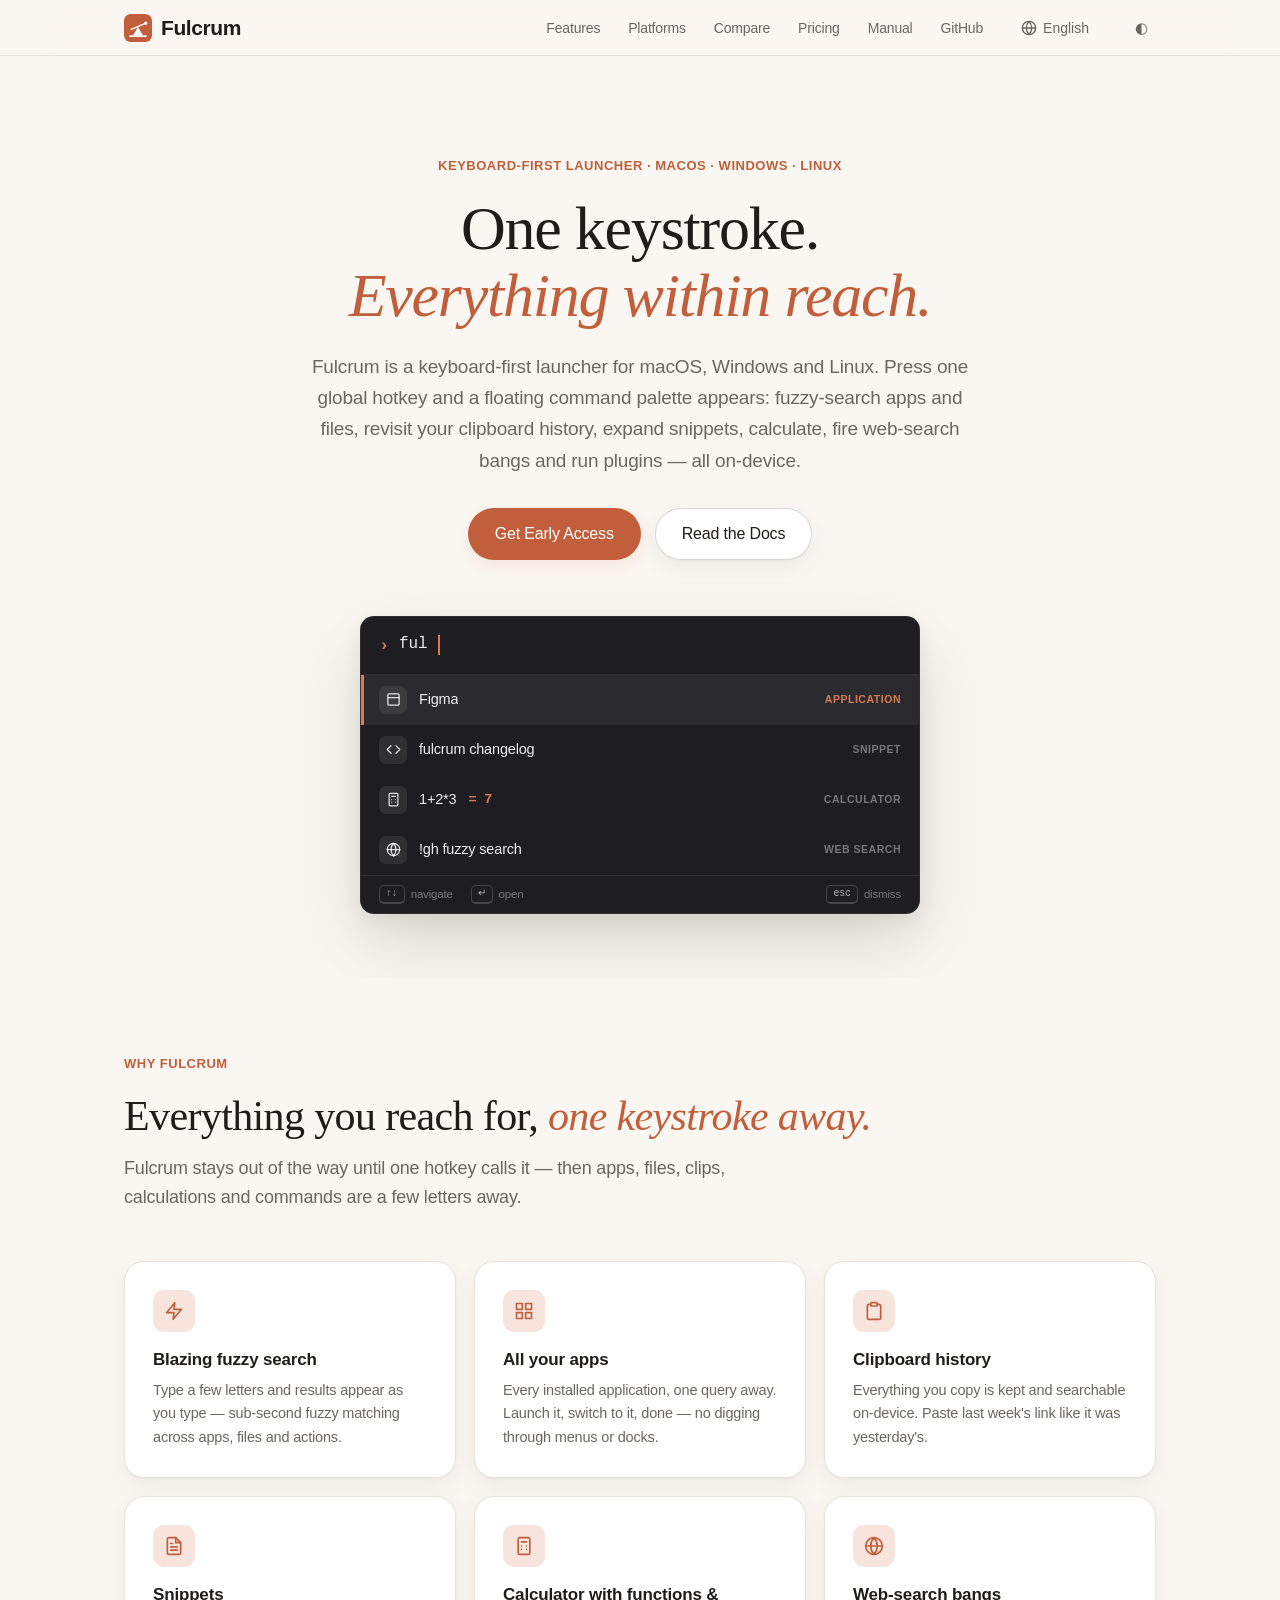
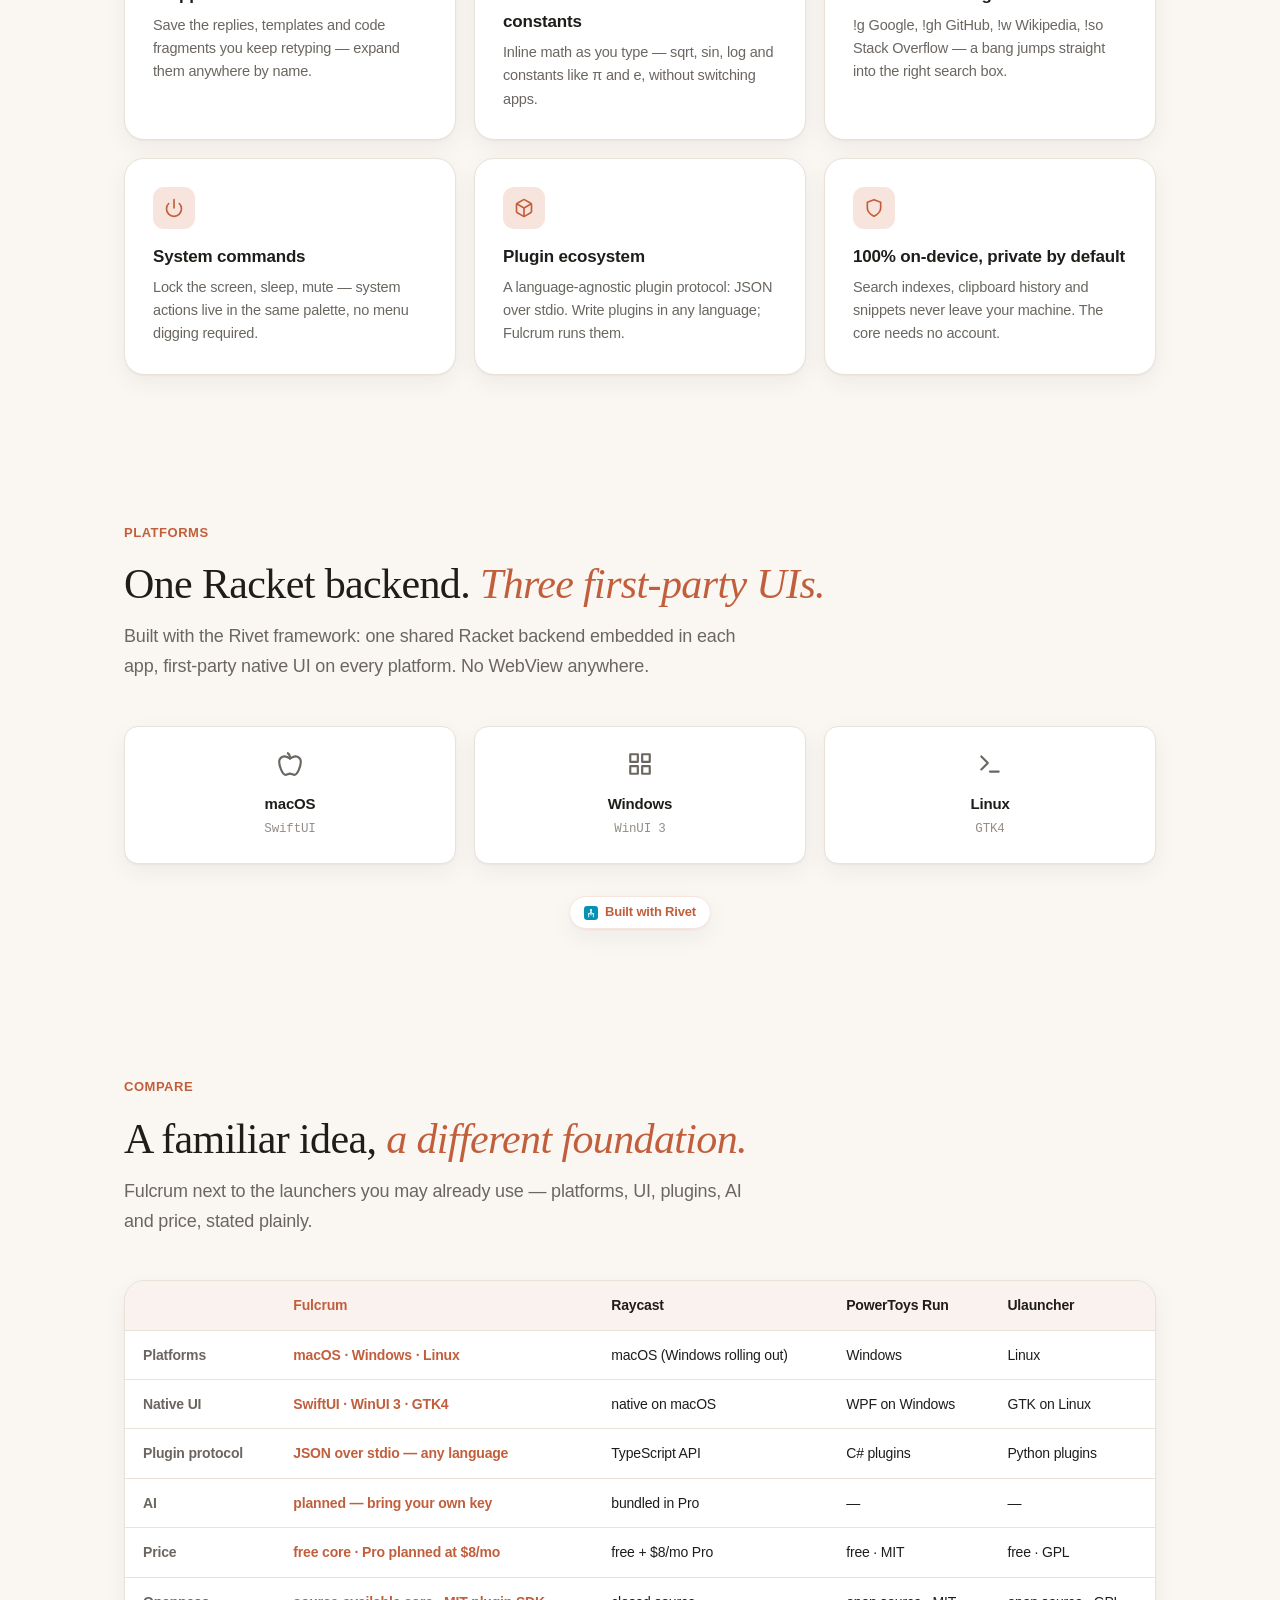
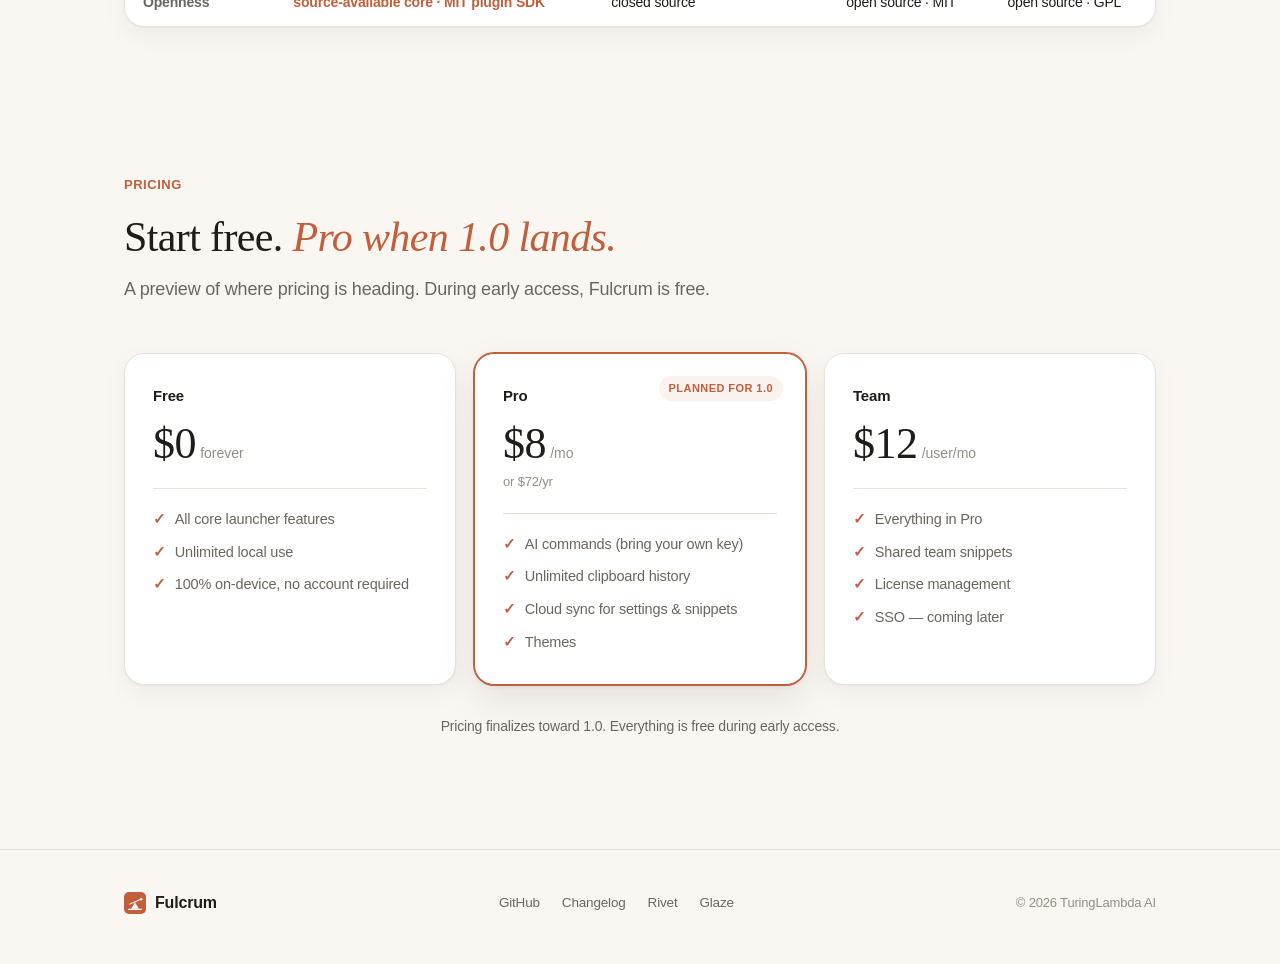
==== commit 75e6ca9d: "site: bilingual user manual + real panel screenshots; regenerate backends at 0.10.1 - guide.html: Ch" ====
--- a/site/index.html
+++ b/site/index.html
@@ -67,6 +67,7 @@
                 <li><a href="#platforms" class="optional" data-i18n="nav.platforms">平台</a></li>
                 <li><a href="#compare" class="optional" data-i18n="nav.compare">对比</a></li>
                 <li><a href="#pricing" class="optional" data-i18n="nav.pricing">价格</a></li>
+                <li><a href="guide.html" data-i18n="nav.guide">手册</a></li>
                 <li><a href="https://github.com/turinglambdaai/fulcrum" class="optional">GitHub</a></li>
                 <li class="lang-dropdown-wrapper">
                     <button class="lang-btn" onclick="void 0">
@@ -429,7 +430,7 @@
             var LEGACY_LANGUAGE_KEY = 'site-lang';
 
             var zh = {
-                "nav.features": "功能", "nav.platforms": "平台", "nav.compare": "对比", "nav.pricing": "价格",
+                "nav.features": "功能", "nav.platforms": "平台", "nav.compare": "对比", "nav.pricing": "价格", "nav.guide": "手册",
                 "hero.eyebrow": "键盘优先的启动器 · macOS · Windows · Linux",
                 "hero.h1a": "一次按键，", "hero.h1b": "直达一切。",
                 "hero.lead": "Fulcrum（支点）是 macOS、Windows 与 Linux 上的键盘优先启动器。按下全局热键，浮出命令面板：模糊搜索应用与文件、回溯剪贴板历史、展开片段、随手计算、发起网络搜索、运行插件——一切都在本机完成。",
@@ -487,7 +488,7 @@
             };
 
             var en = {
-                "nav.features": "Features", "nav.platforms": "Platforms", "nav.compare": "Compare", "nav.pricing": "Pricing",
+                "nav.features": "Features", "nav.platforms": "Platforms", "nav.compare": "Compare", "nav.pricing": "Pricing", "nav.guide": "Manual",
                 "hero.eyebrow": "Keyboard-first launcher · macOS · Windows · Linux",
                 "hero.h1a": "One keystroke.", "hero.h1b": "Everything within reach.",
                 "hero.lead": "Fulcrum is a keyboard-first launcher for macOS, Windows and Linux. Press one global hotkey and a floating command palette appears: fuzzy-search apps and files, revisit your clipboard history, expand snippets, calculate, fire web-search bangs and run plugins — all on-device.",
--- a/site/styles.css
+++ b/site/styles.css
@@ -800,3 +800,268 @@
         transition-duration: 0.01ms !important;
     }
 }
+
+/*
+ * User manual (guide.html) — two-column layout with a sticky TOC,
+ * ported from the taskly manual and restated on Fulcrum's tokens.
+ */
+.manual-layout {
+    display: grid;
+    grid-template-columns: 220px minmax(0, 1fr);
+    gap: 56px;
+    max-width: var(--wrapper-width);
+    margin: 0 auto;
+    padding: 0 24px;
+    text-align: left;
+}
+
+.manual-hero {
+    text-align: center;
+    padding: 88px 0 56px;
+}
+
+.manual-hero h1 {
+    font-family: var(--font-sans);
+    font-size: 56px;
+    line-height: 1.05;
+    font-weight: 500;
+    letter-spacing: -0.028em;
+    margin-bottom: 18px;
+}
+
+.manual-hero p.lead {
+    font-size: 20px;
+    line-height: 1.5;
+    color: var(--text-2);
+    max-width: 620px;
+    margin: 0 auto;
+}
+
+.manual-body {
+    padding-bottom: 110px;
+}
+
+/* Side TOC */
+.manual-toc {
+    position: sticky;
+    top: 80px;
+    align-self: start;
+    font-size: 13.5px;
+    max-height: calc(100vh - 100px);
+    overflow-y: auto;
+}
+
+.manual-toc a {
+    display: block;
+    color: var(--text-2);
+    padding: 5px 0;
+    font-weight: 450;
+    border-left: 2px solid transparent;
+    padding-left: 14px;
+    margin-left: -14px;
+    transition: color 0.2s, border-color 0.2s;
+    line-height: 1.45;
+}
+
+.manual-toc a:hover {
+    color: var(--accent);
+}
+
+.manual-toc a.active {
+    color: var(--accent);
+    border-left-color: var(--accent);
+    font-weight: 550;
+}
+
+.manual-toc-group {
+    font-size: 11px;
+    text-transform: uppercase;
+    letter-spacing: 0.05em;
+    color: var(--text-3);
+    font-weight: 600;
+    margin: 16px 0 6px;
+}
+
+.manual-toc-group:first-child {
+    margin-top: 0;
+}
+
+/* Content sections */
+.manual-section {
+    padding-top: 14px;
+    padding-bottom: 52px;
+    scroll-margin-top: 80px;
+}
+
+.manual-section + .manual-section {
+    border-top: 1px solid var(--border);
+}
+
+.manual-h2 {
+    font-family: var(--font-sans);
+    font-size: 34px;
+    font-weight: 500;
+    letter-spacing: -0.02em;
+    margin-bottom: 10px;
+    color: var(--text);
+    display: flex;
+    align-items: center;
+    gap: 12px;
+}
+
+.manual-h2 .h2-emoji {
+    font-size: 28px;
+}
+
+.manual-section > p {
+    font-size: 16.5px;
+    color: var(--text-2);
+    line-height: 1.65;
+    margin-bottom: 22px;
+    max-width: 680px;
+}
+
+.manual-section ol,
+.manual-section ul {
+    margin: 0 0 22px 0;
+    padding-left: 22px;
+    max-width: 680px;
+}
+
+.manual-section ol li,
+.manual-section ul li {
+    font-size: 16.5px;
+    color: var(--text-2);
+    line-height: 1.65;
+    margin-bottom: 12px;
+}
+
+.manual-shot {
+    width: 100%;
+    max-width: 760px;
+    height: auto;
+    display: block;
+    margin: 6px 0 10px 0;
+    border-radius: var(--radius-s);
+    border: 1px solid var(--border);
+    box-shadow: 0 16px 40px rgba(31, 29, 26, 0.14);
+}
+
+.manual-hint {
+    font-size: 13.5px;
+    color: var(--text-3);
+    margin-top: 0;
+}
+
+.manual-h3 {
+    font-family: var(--font-sans);
+    font-size: 19px;
+    font-weight: 600;
+    color: var(--text);
+    margin-top: 32px;
+    margin-bottom: 12px;
+}
+
+/* Reference tables (commands, settings, keys) */
+.syntax-table {
+    width: 100%;
+    border-collapse: collapse;
+    margin: 8px 0 22px;
+    font-size: 14.5px;
+}
+
+.syntax-table th,
+.syntax-table td {
+    text-align: left;
+    padding: 12px 14px;
+    border-bottom: 1px solid var(--border);
+    vertical-align: top;
+}
+
+.syntax-table th {
+    font-size: 12px;
+    text-transform: uppercase;
+    letter-spacing: 0.04em;
+    color: var(--text-3);
+    font-weight: 600;
+    border-bottom: 1px solid var(--border-strong);
+}
+
+.syntax-table td:first-child {
+    white-space: nowrap;
+}
+
+.syntax-table tr:last-child td {
+    border-bottom: none;
+}
+
+/* Inline code chips */
+.manual-section code {
+    font-family: var(--font-mono);
+    font-size: 13px;
+    background: var(--accent-tint);
+    color: var(--accent-hover);
+    padding: 2px 7px;
+    border-radius: 5px;
+    border: 1px solid var(--border);
+}
+
+/* Callout / note box */
+.callout {
+    background: var(--accent-tint);
+    border: 1px solid var(--accent-soft);
+    border-radius: var(--radius-m);
+    padding: 16px 20px;
+    margin: 24px 0;
+    font-size: 14.5px;
+    color: var(--text);
+    line-height: 1.6;
+    max-width: 680px;
+}
+
+.callout-title {
+    font-weight: 600;
+    color: var(--accent-hover);
+    margin-bottom: 4px;
+    display: flex;
+    align-items: center;
+    gap: 8px;
+}
+
+/* Keyboard key styling */
+kbd {
+    display: inline-block;
+    font-family: var(--font-sans);
+    font-size: 12px;
+    font-weight: 600;
+    padding: 2px 7px;
+    border: 1px solid var(--border-strong);
+    border-bottom-width: 2px;
+    border-radius: 5px;
+    background: var(--bg-elevated);
+    color: var(--text);
+    line-height: 1.4;
+}
+
+/* FAQ entries */
+.faq-q {
+    font-weight: 600;
+    color: var(--text);
+    margin-bottom: 8px;
+}
+
+/* Responsive — manual */
+@media (max-width: 860px) {
+    .manual-layout {
+        grid-template-columns: minmax(0, 1fr);
+        gap: 0;
+    }
+
+    .manual-toc {
+        display: none;
+    }
+
+    .manual-hero h1 {
+        font-size: 38px;
+    }
+}
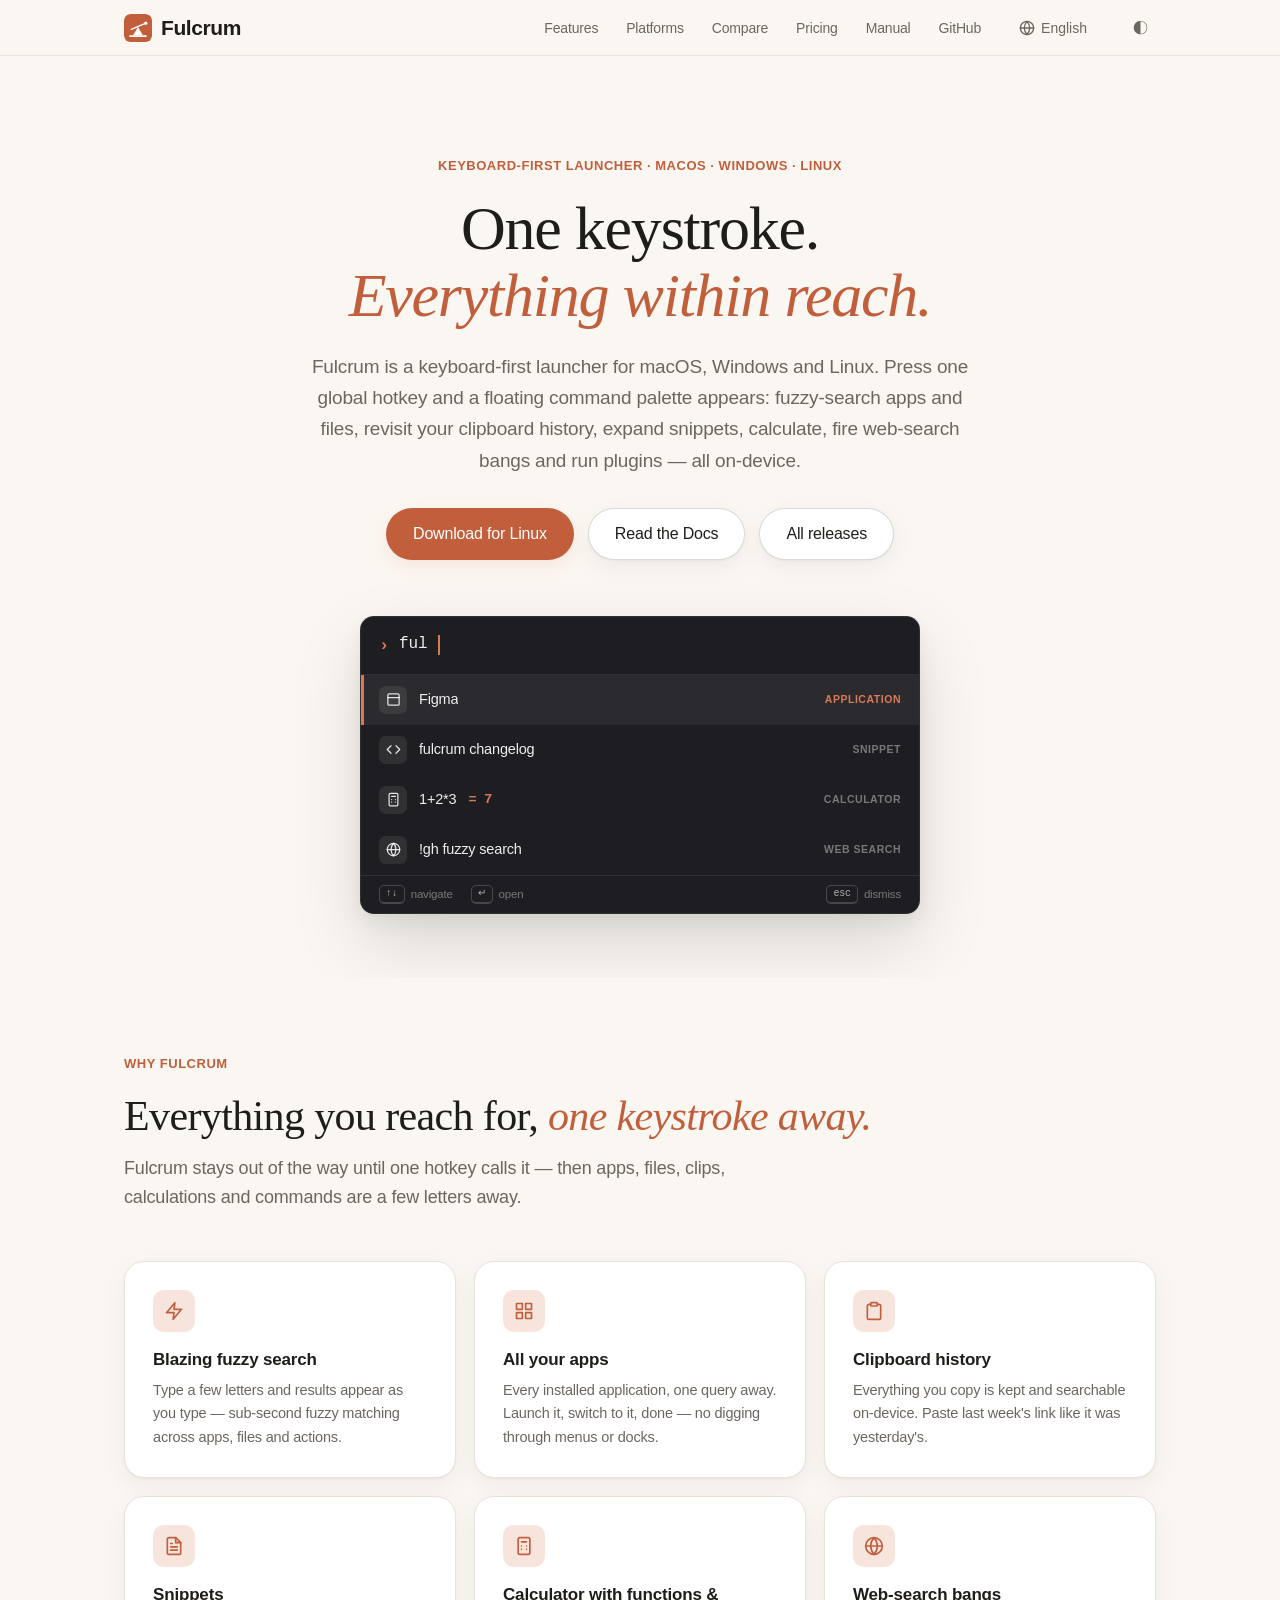
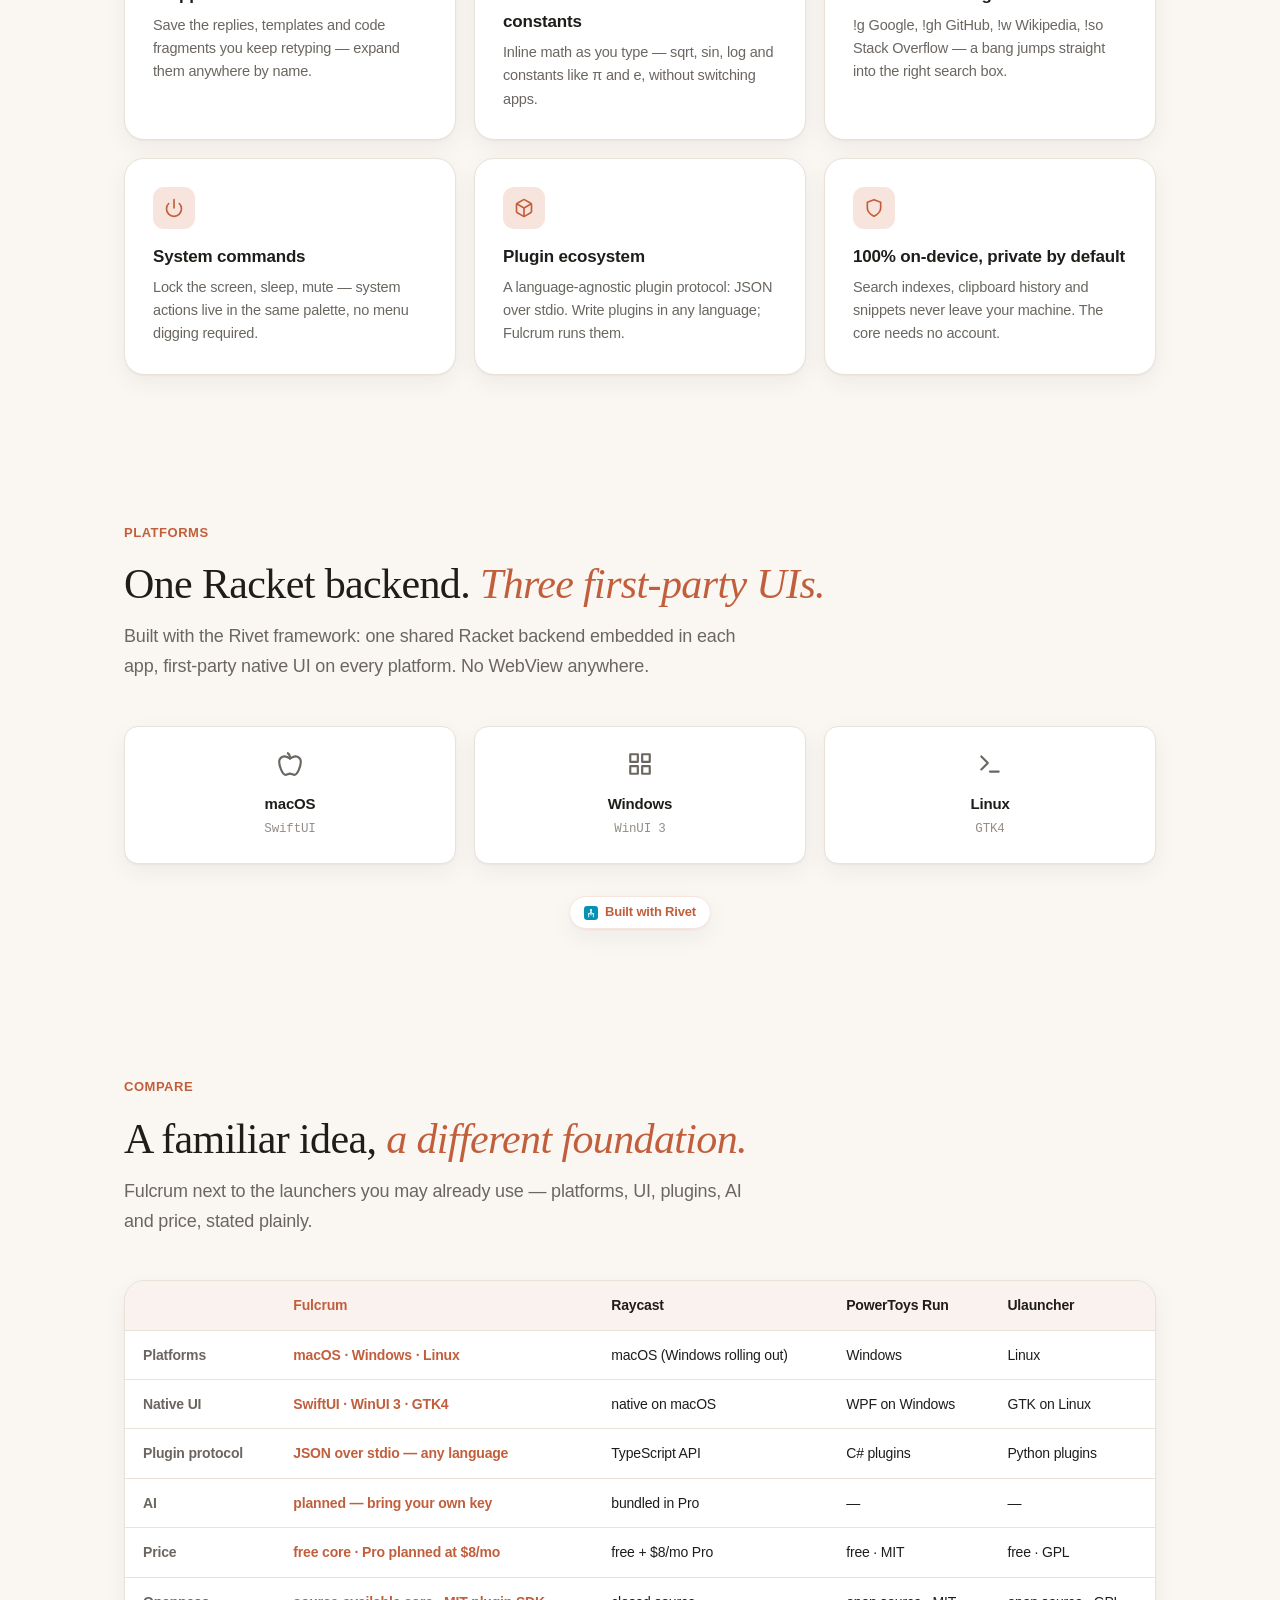
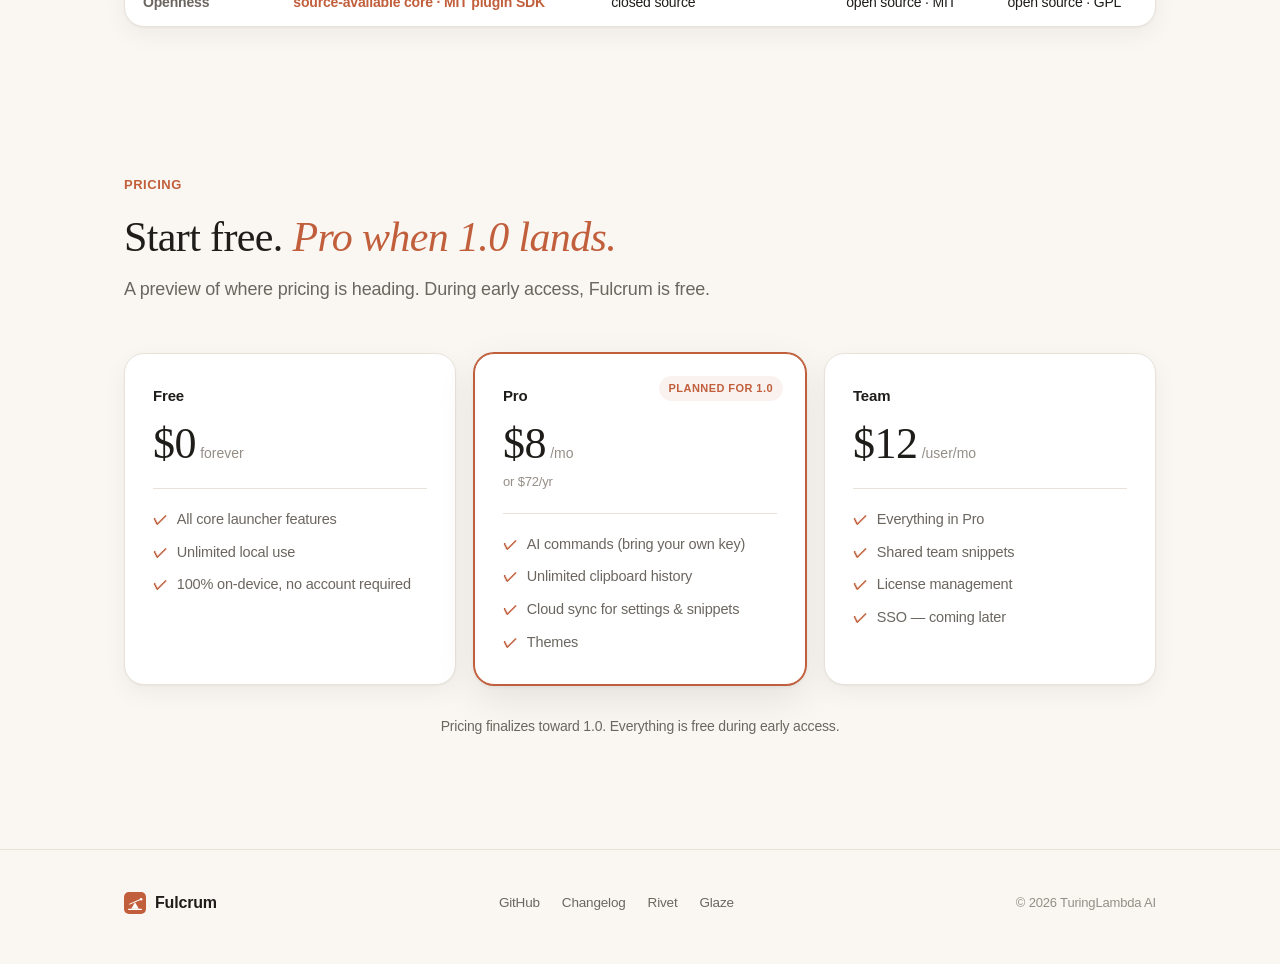
==== commit 4f3f826a: "release: ship versionless stable aliases; site hero CTA goes direct - release.yml github-release job" ====
--- a/site/index.html
+++ b/site/index.html
@@ -99,8 +99,9 @@
             <p class="lead animate-on-scroll" data-i18n="hero.lead">Fulcrum（支点）是 macOS、Windows 与 Linux 上的键盘优先启动器。按下全局热键，浮出命令面板：模糊搜索应用与文件、回溯剪贴板历史、展开片段、随手计算、发起网络搜索、运行插件——一切都在本机完成。</p>
 
             <div class="hero-buttons animate-on-scroll">
-                <a href="https://github.com/turinglambdaai/fulcrum" class="btn btn-primary" data-i18n="hero.cta-primary">抢先体验</a>
+                <a href="https://github.com/turinglambdaai/fulcrum/releases/latest/download/fulcrum-macos-arm64.dmg" class="btn btn-primary" data-i18n="hero.cta-primary">下载 macOS 版</a>
                 <a href="https://github.com/turinglambdaai/fulcrum/tree/main/docs" class="btn btn-secondary" data-i18n="hero.cta-docs">阅读文档</a>
+                <a href="https://github.com/turinglambdaai/fulcrum/releases" class="btn btn-secondary" data-i18n="hero.all-releases">全部版本</a>
             </div>
 
             <div class="hero-visual animate-on-scroll">
@@ -422,6 +423,39 @@
     </footer>
 
     <script>
+        // Platform-aware direct download: point the hero CTA at the stable
+        // versionless alias for the visitor's OS and switch its i18n key
+        // before the language pass below runs, so the label matches too.
+        (function () {
+            var BASE = 'https://github.com/turinglambdaai/fulcrum/releases/latest/download/';
+            var ua = navigator.userAgent;
+            var os = /Windows/i.test(ua) ? 'win' : (/Mac|iPhone|iPad/i.test(ua) ? 'mac' : (/Linux|X11/i.test(ua) ? 'linux' : 'mac'));
+            // Linux UAs reveal ARM; macOS UAs do not, so mac defaults to the
+            // Apple Silicon build (the majority); Chromium refines below.
+            var arch = os === 'linux' && /aarch64|arm/i.test(ua) ? 'arm64' : (os === 'linux' ? 'x64' : 'arm64');
+            var file = {
+                mac: 'fulcrum-macos-' + arch + '.dmg',
+                win: 'fulcrum-windows-x64.msi',
+                linux: 'fulcrum-linux-' + arch + '.AppImage'
+            }[os];
+            var url = BASE + file;
+            var key = 'hero.cta-' + { mac: 'mac', win: 'win', linux: 'linux' }[os];
+            document.querySelectorAll('a[data-i18n="hero.cta-primary"]').forEach(function (a) {
+                a.href = url;
+                a.setAttribute('data-i18n', key);
+            });
+            if (navigator.userAgentData && navigator.userAgentData.getHighEntropyValues) {
+                navigator.userAgentData.getHighEntropyValues(['architecture', 'platform']).then(function (h) {
+                    if (!h || /Windows/i.test(h.platform || '')) return; // windows ships x64-only
+                    var a = h.architecture === 'arm' ? 'arm64' : (h.architecture === 'x86' ? 'x64' : null);
+                    if (!a || a === arch) return;
+                    var f = os === 'mac' ? 'fulcrum-macos-' + a + '.dmg' : 'fulcrum-linux-' + a + '.AppImage';
+                    document.querySelectorAll('a[href="' + url + '"]').forEach(function (x) { x.href = BASE + f; });
+                }).catch(function () {});
+            }
+        })();
+    </script>
+    <script>
         // Unified language policy (family standard): explicit choice wins;
         // otherwise follow the browser locale. Default copy is Chinese —
         // data-i18n keys below resolve against these dictionaries.
@@ -434,7 +468,9 @@
                 "hero.eyebrow": "键盘优先的启动器 · macOS · Windows · Linux",
                 "hero.h1a": "一次按键，", "hero.h1b": "直达一切。",
                 "hero.lead": "Fulcrum（支点）是 macOS、Windows 与 Linux 上的键盘优先启动器。按下全局热键，浮出命令面板：模糊搜索应用与文件、回溯剪贴板历史、展开片段、随手计算、发起网络搜索、运行插件——一切都在本机完成。",
-                "hero.cta-primary": "抢先体验", "hero.cta-docs": "阅读文档",
+                "hero.cta-primary": "下载 macOS 版", "hero.cta-docs": "阅读文档",
+                "hero.cta-mac": "下载 macOS 版", "hero.cta-win": "下载 Windows 版", "hero.cta-linux": "下载 Linux 版",
+                "hero.all-releases": "全部版本",
                 "launcher.row1-kind": "应用",
                 "launcher.row2-title": "fulcrum 更新日志", "launcher.row2-kind": "片段",
                 "launcher.row3-kind": "计算器",
@@ -492,7 +528,9 @@
                 "hero.eyebrow": "Keyboard-first launcher · macOS · Windows · Linux",
                 "hero.h1a": "One keystroke.", "hero.h1b": "Everything within reach.",
                 "hero.lead": "Fulcrum is a keyboard-first launcher for macOS, Windows and Linux. Press one global hotkey and a floating command palette appears: fuzzy-search apps and files, revisit your clipboard history, expand snippets, calculate, fire web-search bangs and run plugins — all on-device.",
-                "hero.cta-primary": "Get Early Access", "hero.cta-docs": "Read the Docs",
+                "hero.cta-primary": "Download for macOS", "hero.cta-docs": "Read the Docs",
+                "hero.cta-mac": "Download for macOS", "hero.cta-win": "Download for Windows", "hero.cta-linux": "Download for Linux",
+                "hero.all-releases": "All releases",
                 "launcher.row1-kind": "Application",
                 "launcher.row2-title": "fulcrum changelog", "launcher.row2-kind": "Snippet",
                 "launcher.row3-kind": "Calculator",
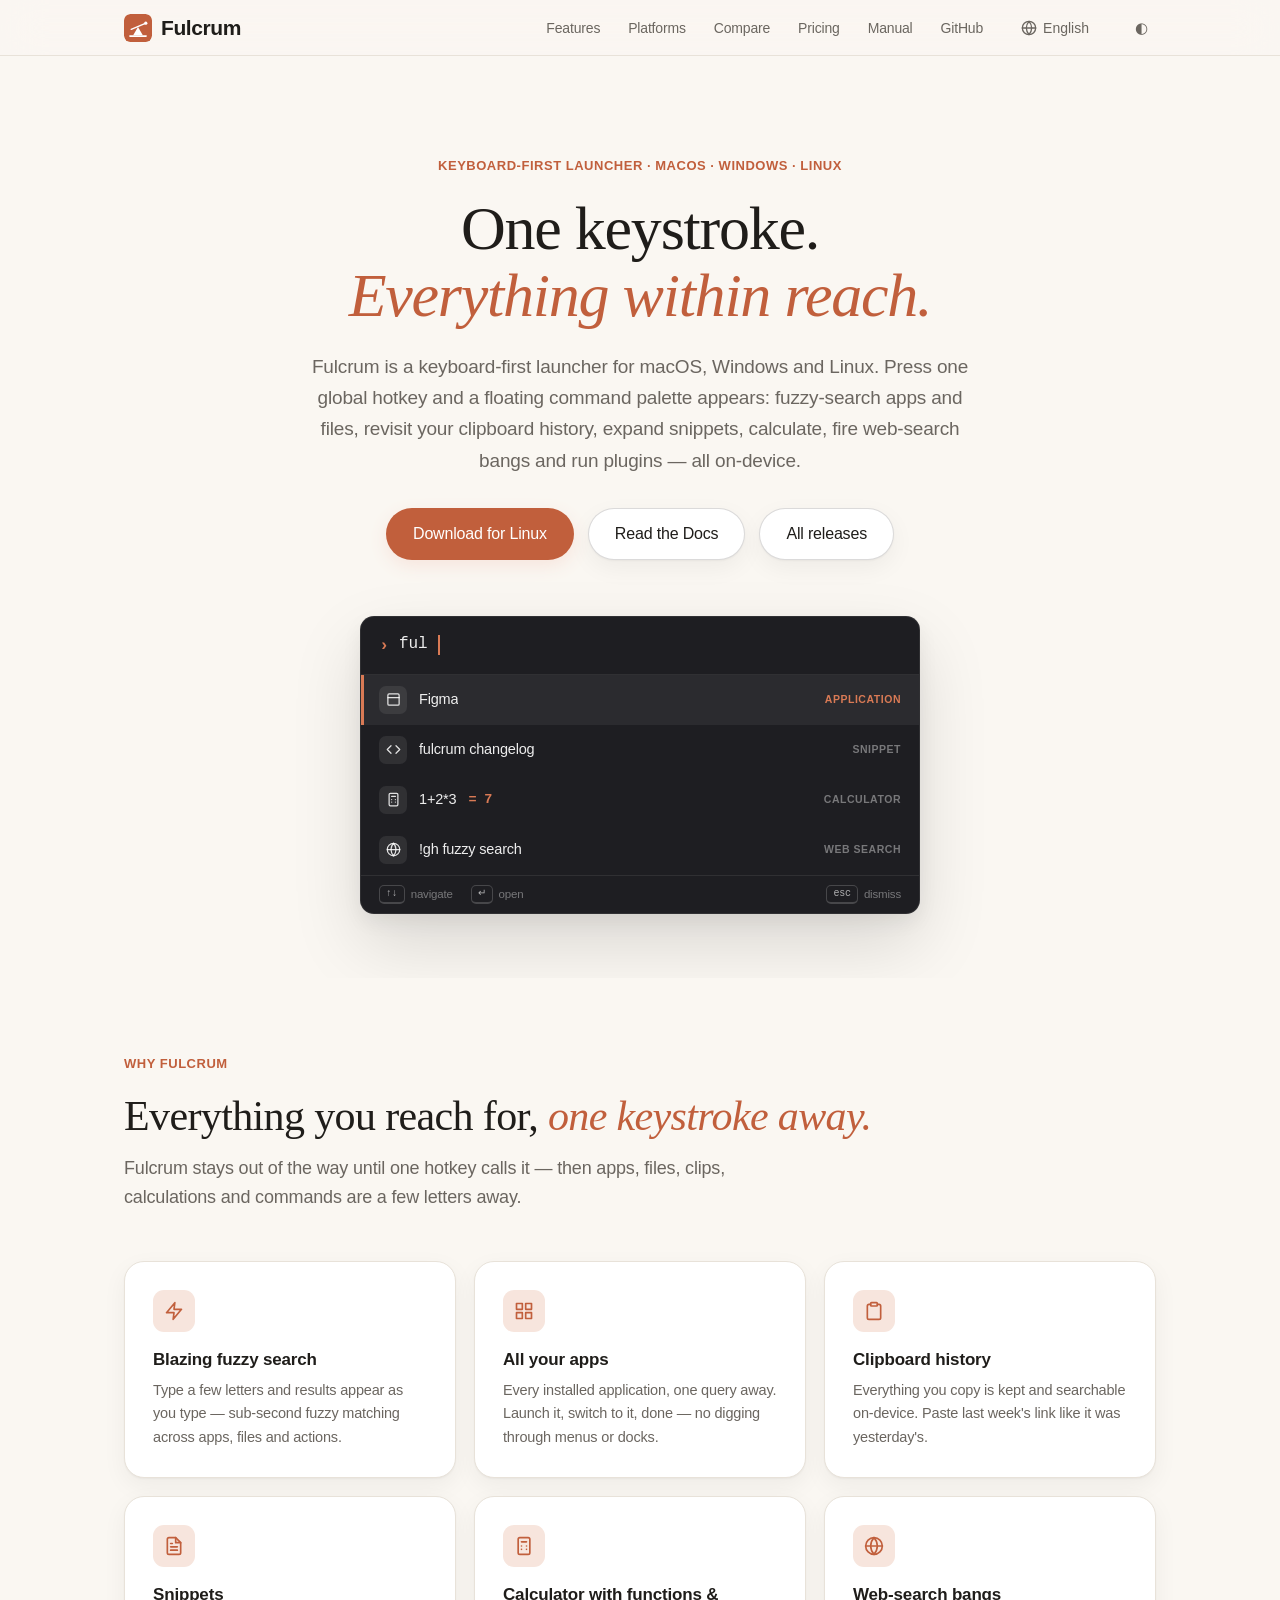
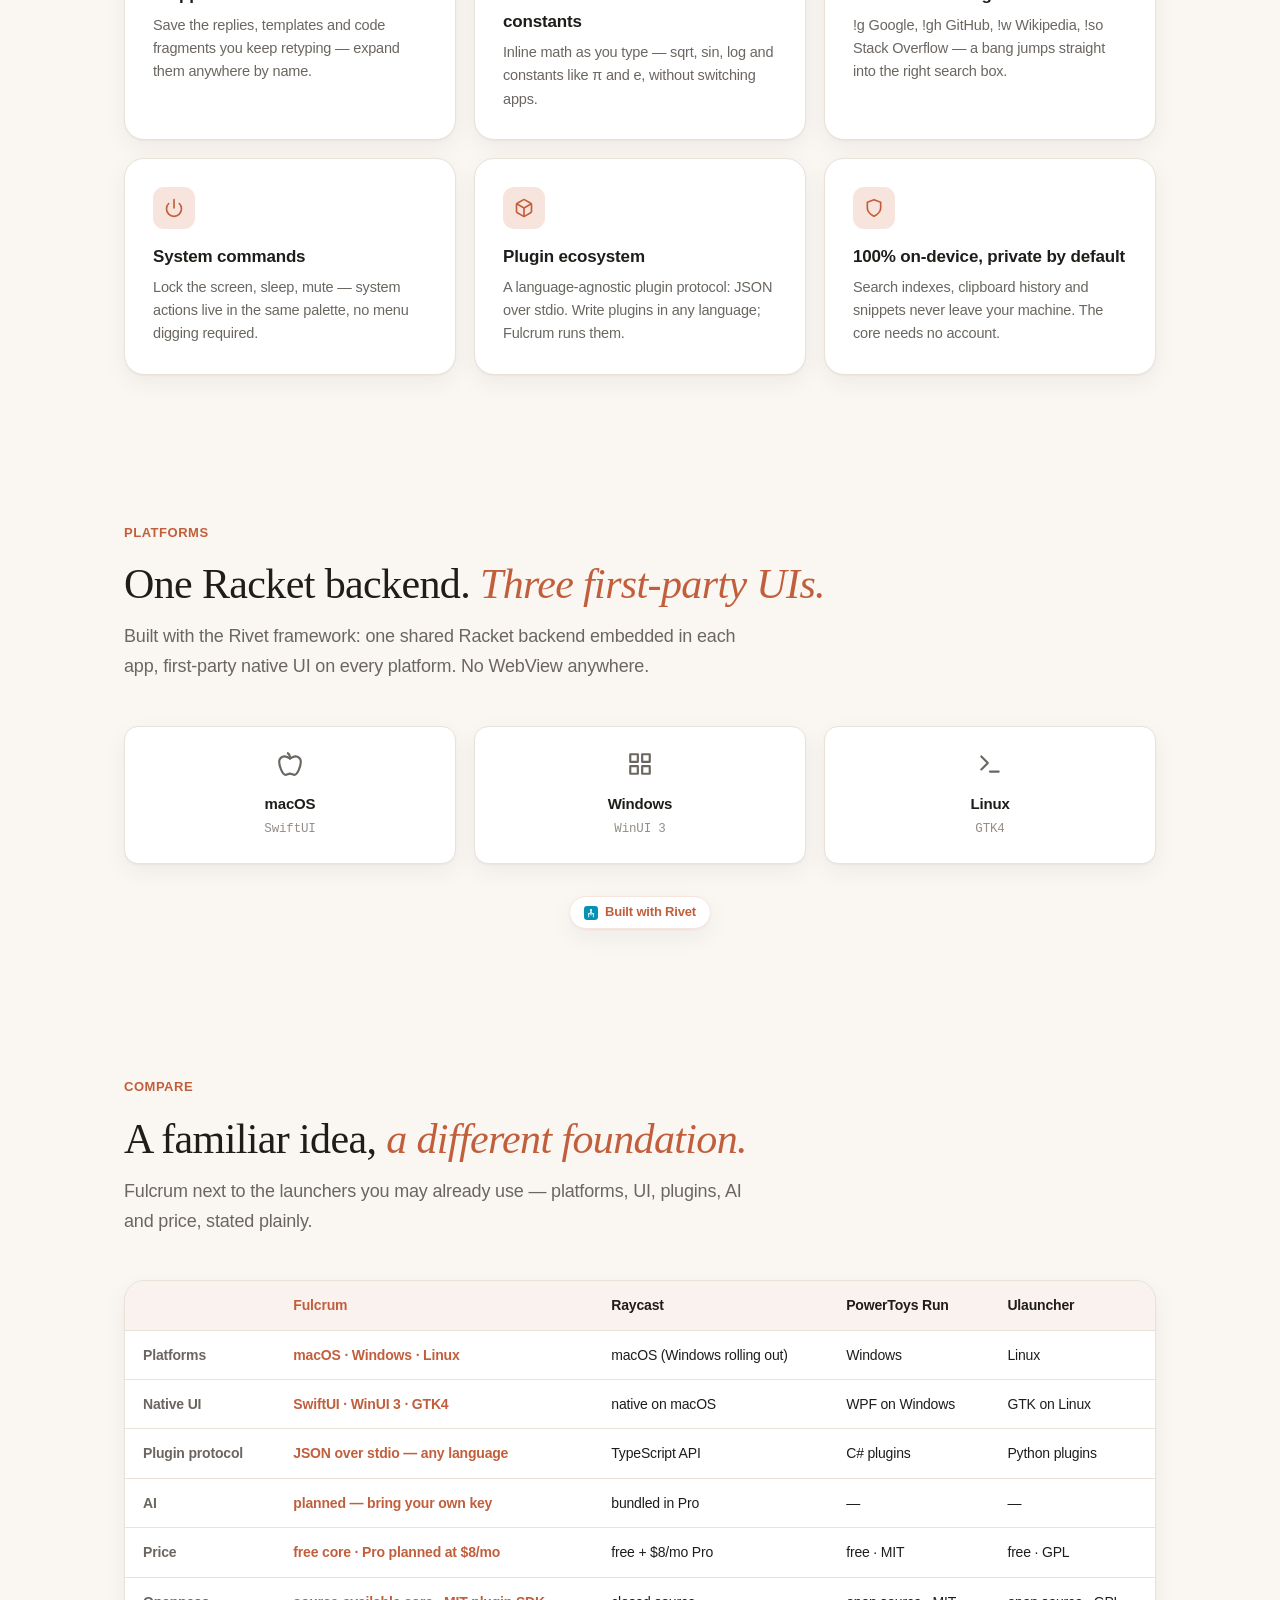
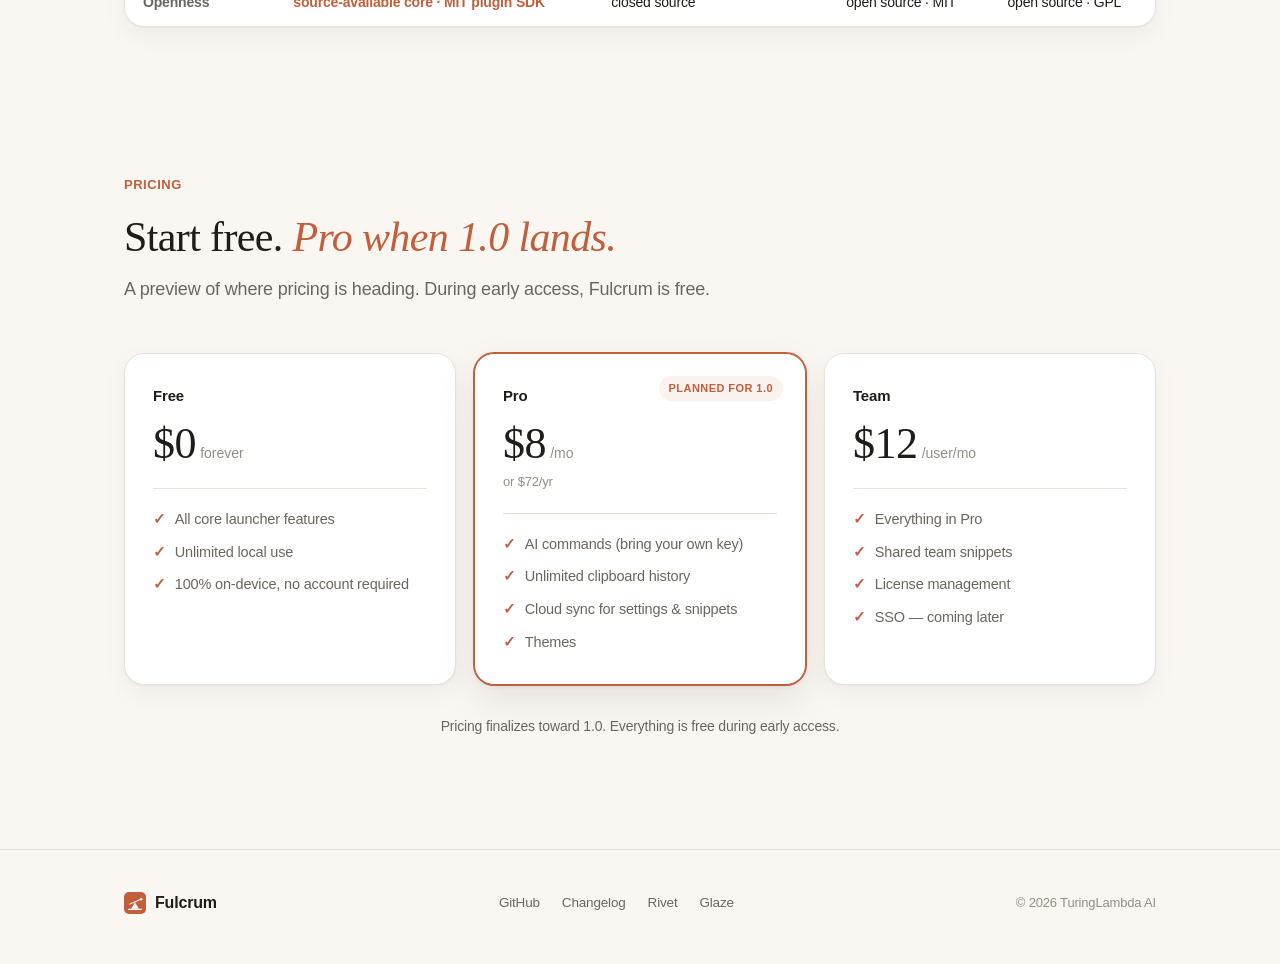
==== commit 97a622d8: "analytics: add Baidu tongji snippet (async, before </head>) One site entry covers jrtx.site and all " ====
--- a/site/index.html
+++ b/site/index.html
@@ -45,6 +45,15 @@
             --accent-bright: #d97a55;
         }
     </style>
+<script>
+var _hmt = _hmt || [];
+(function() {
+  var hm = document.createElement("script");
+  hm.src = "https://hm.baidu.com/hm.js?8e2445912635226bcba0c400bfb6079d";
+  var s = document.getElementsByTagName("script")[0];
+  s.parentNode.insertBefore(hm, s);
+})();
+</script>
 </head>
 
 <body>
